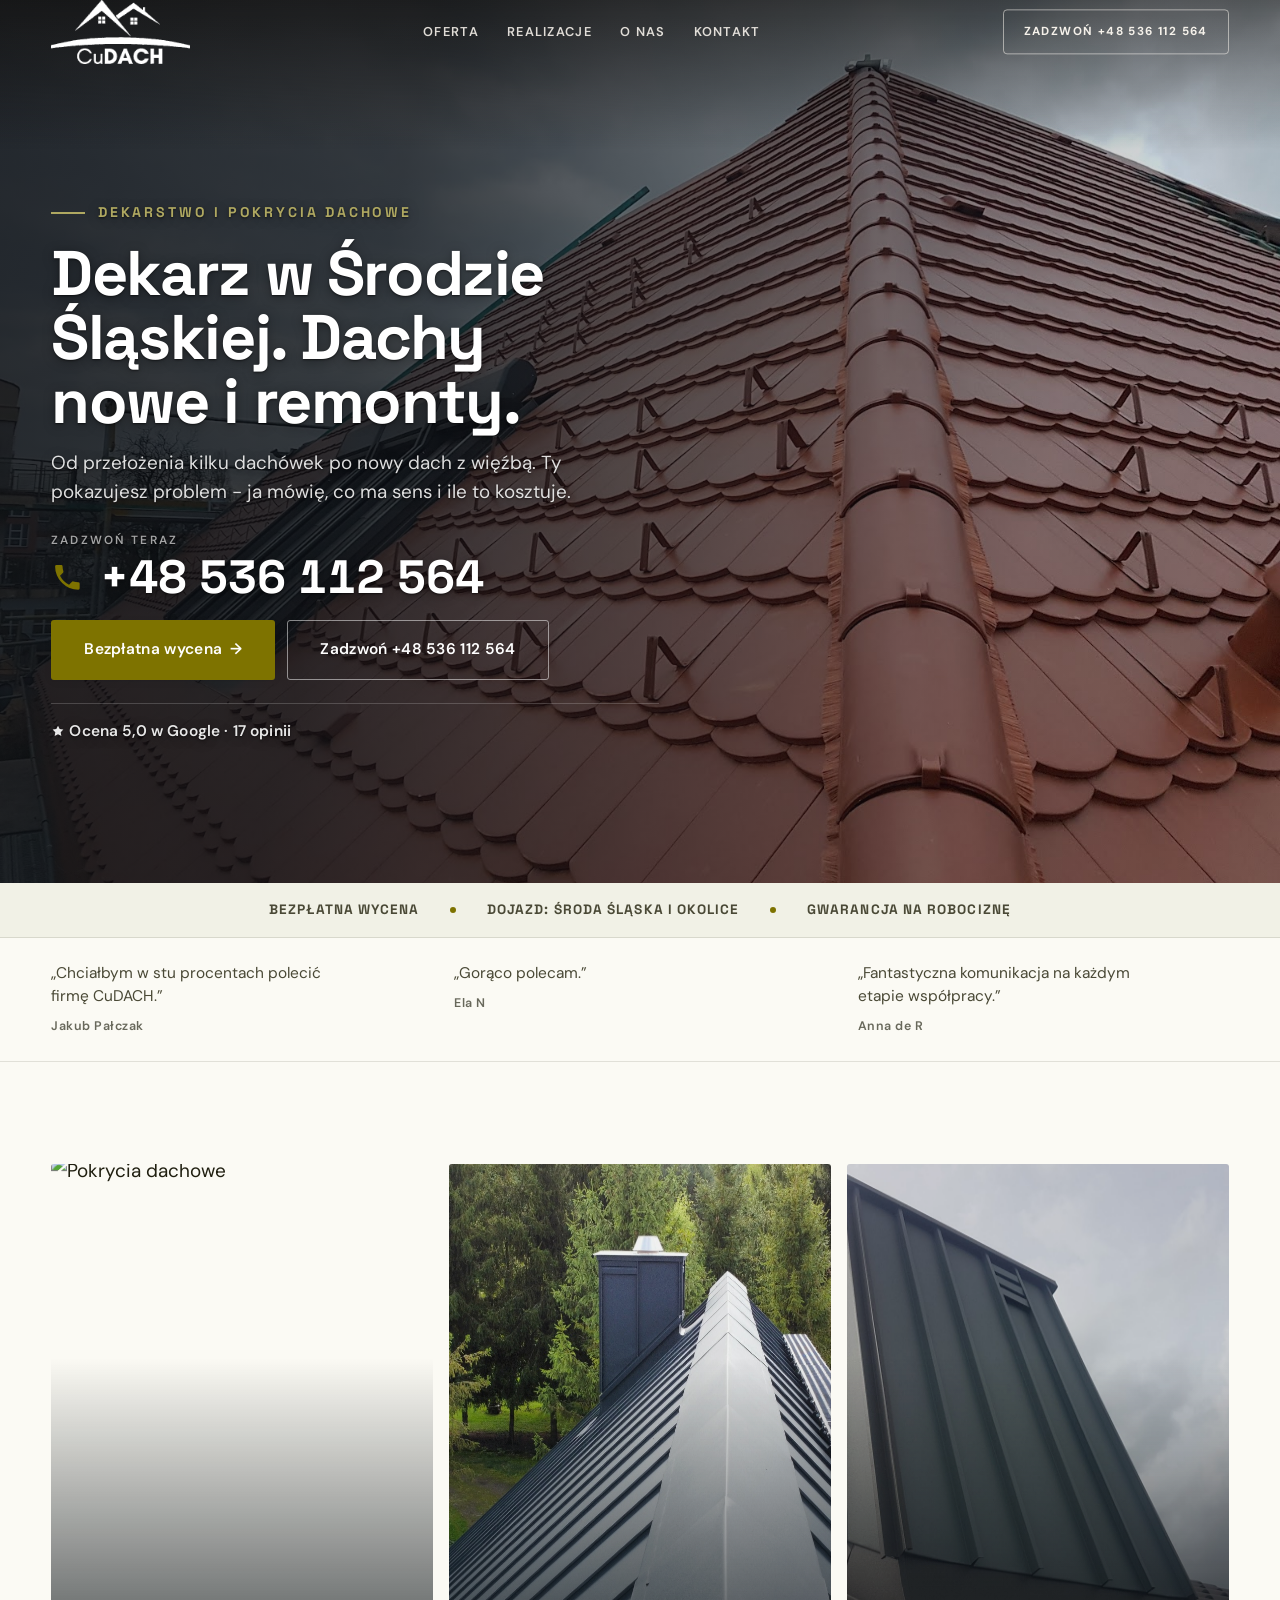
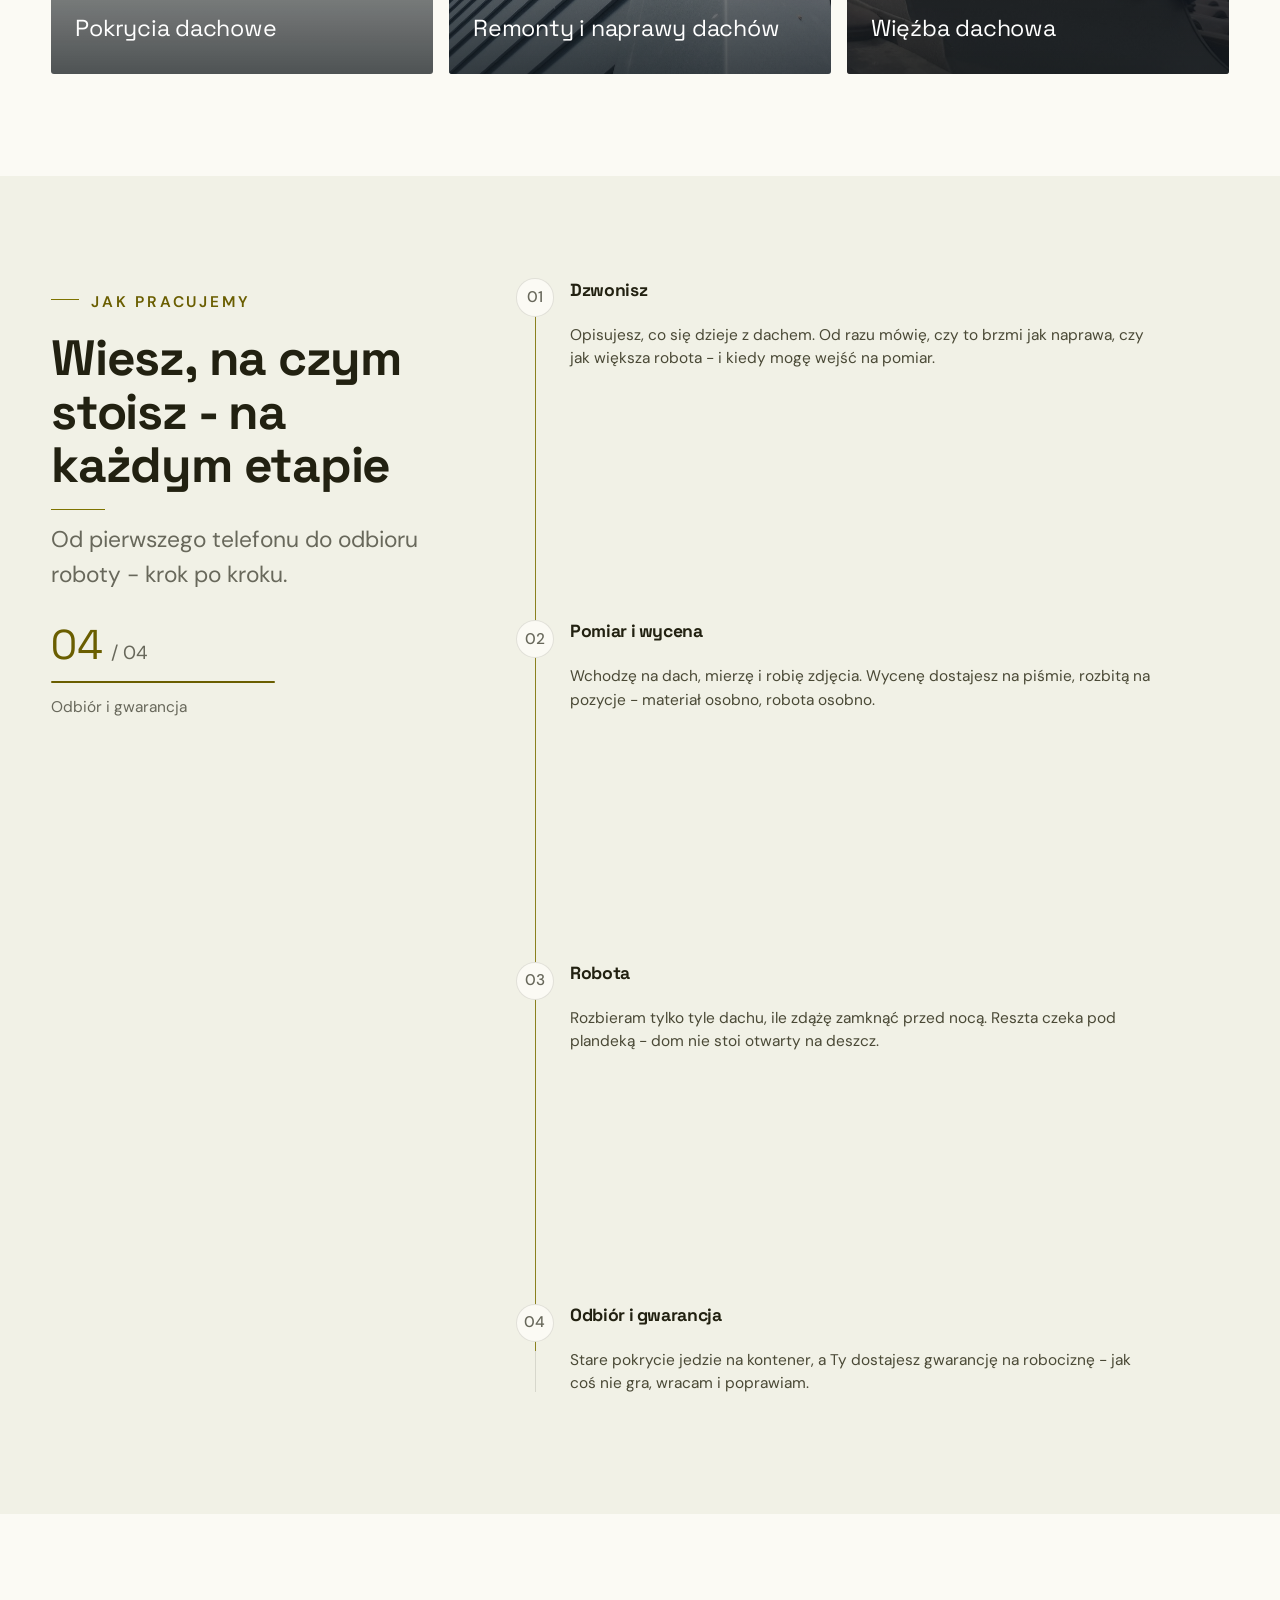
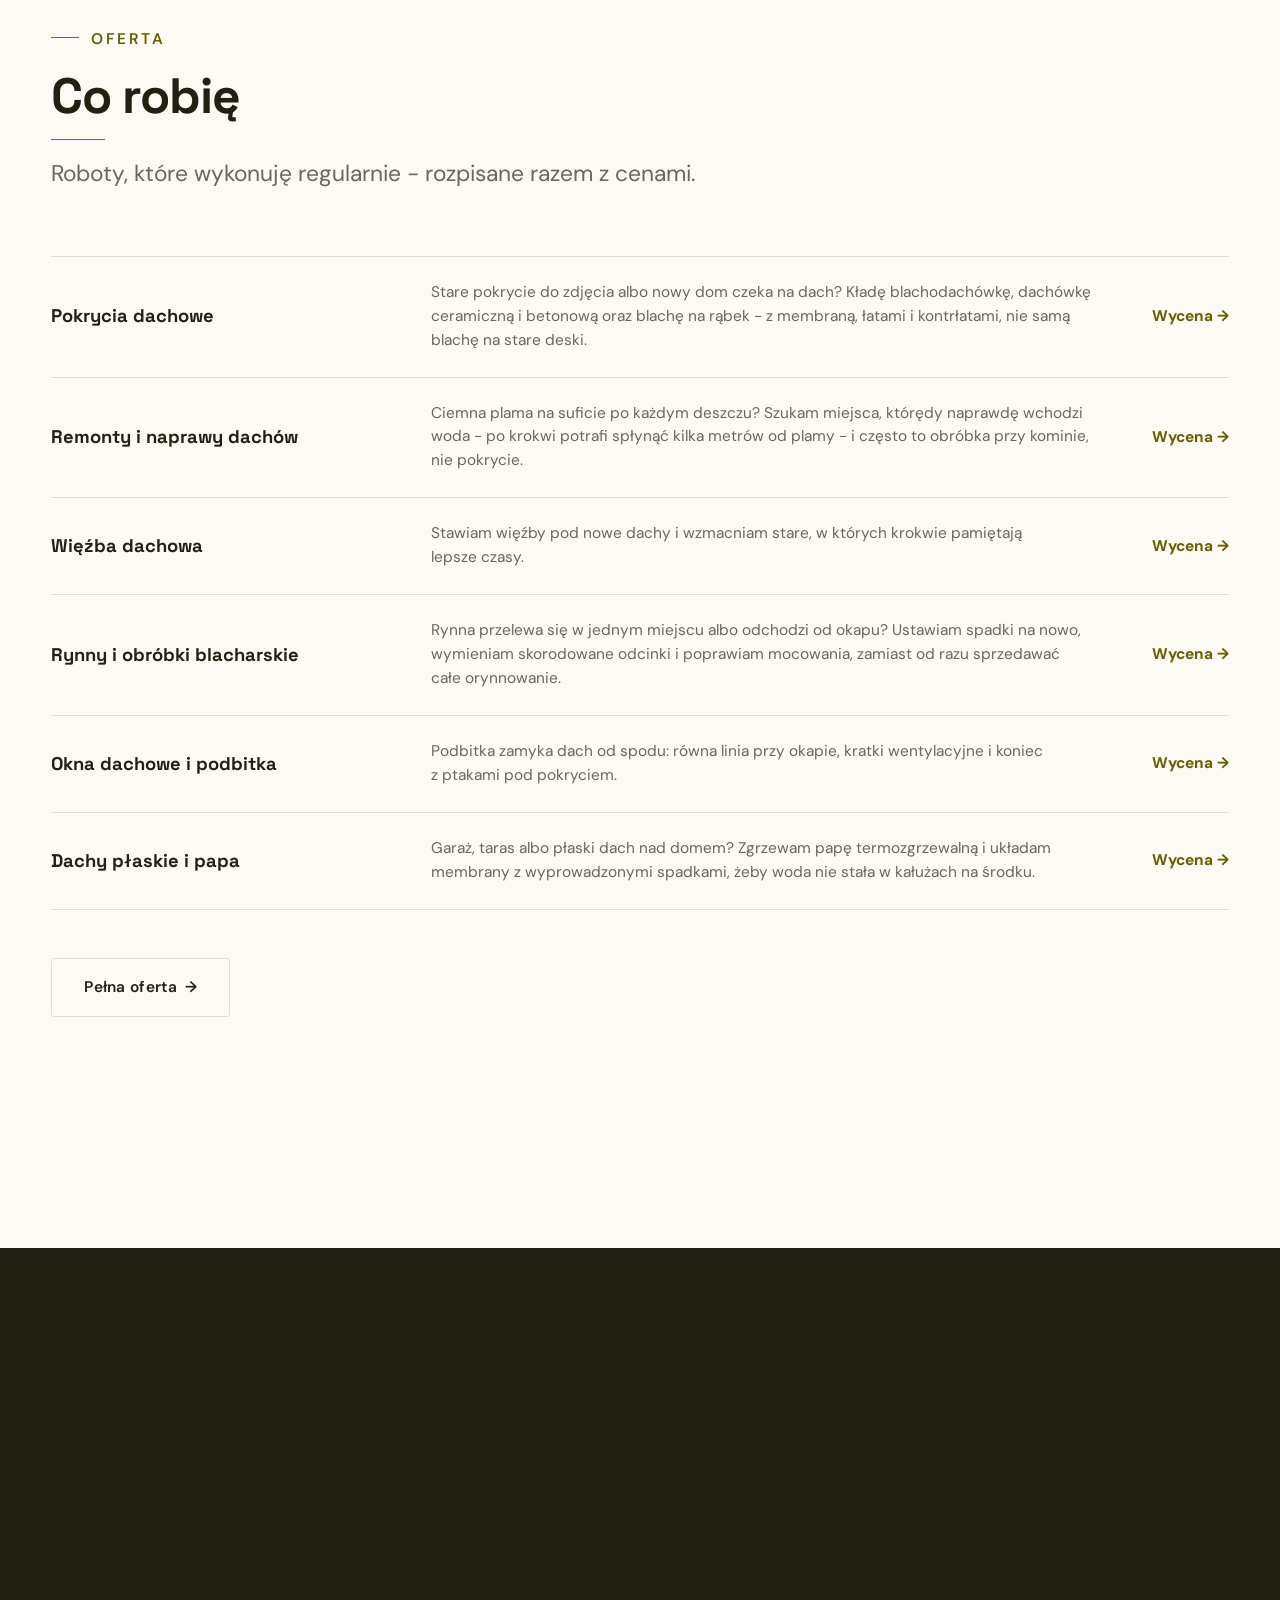
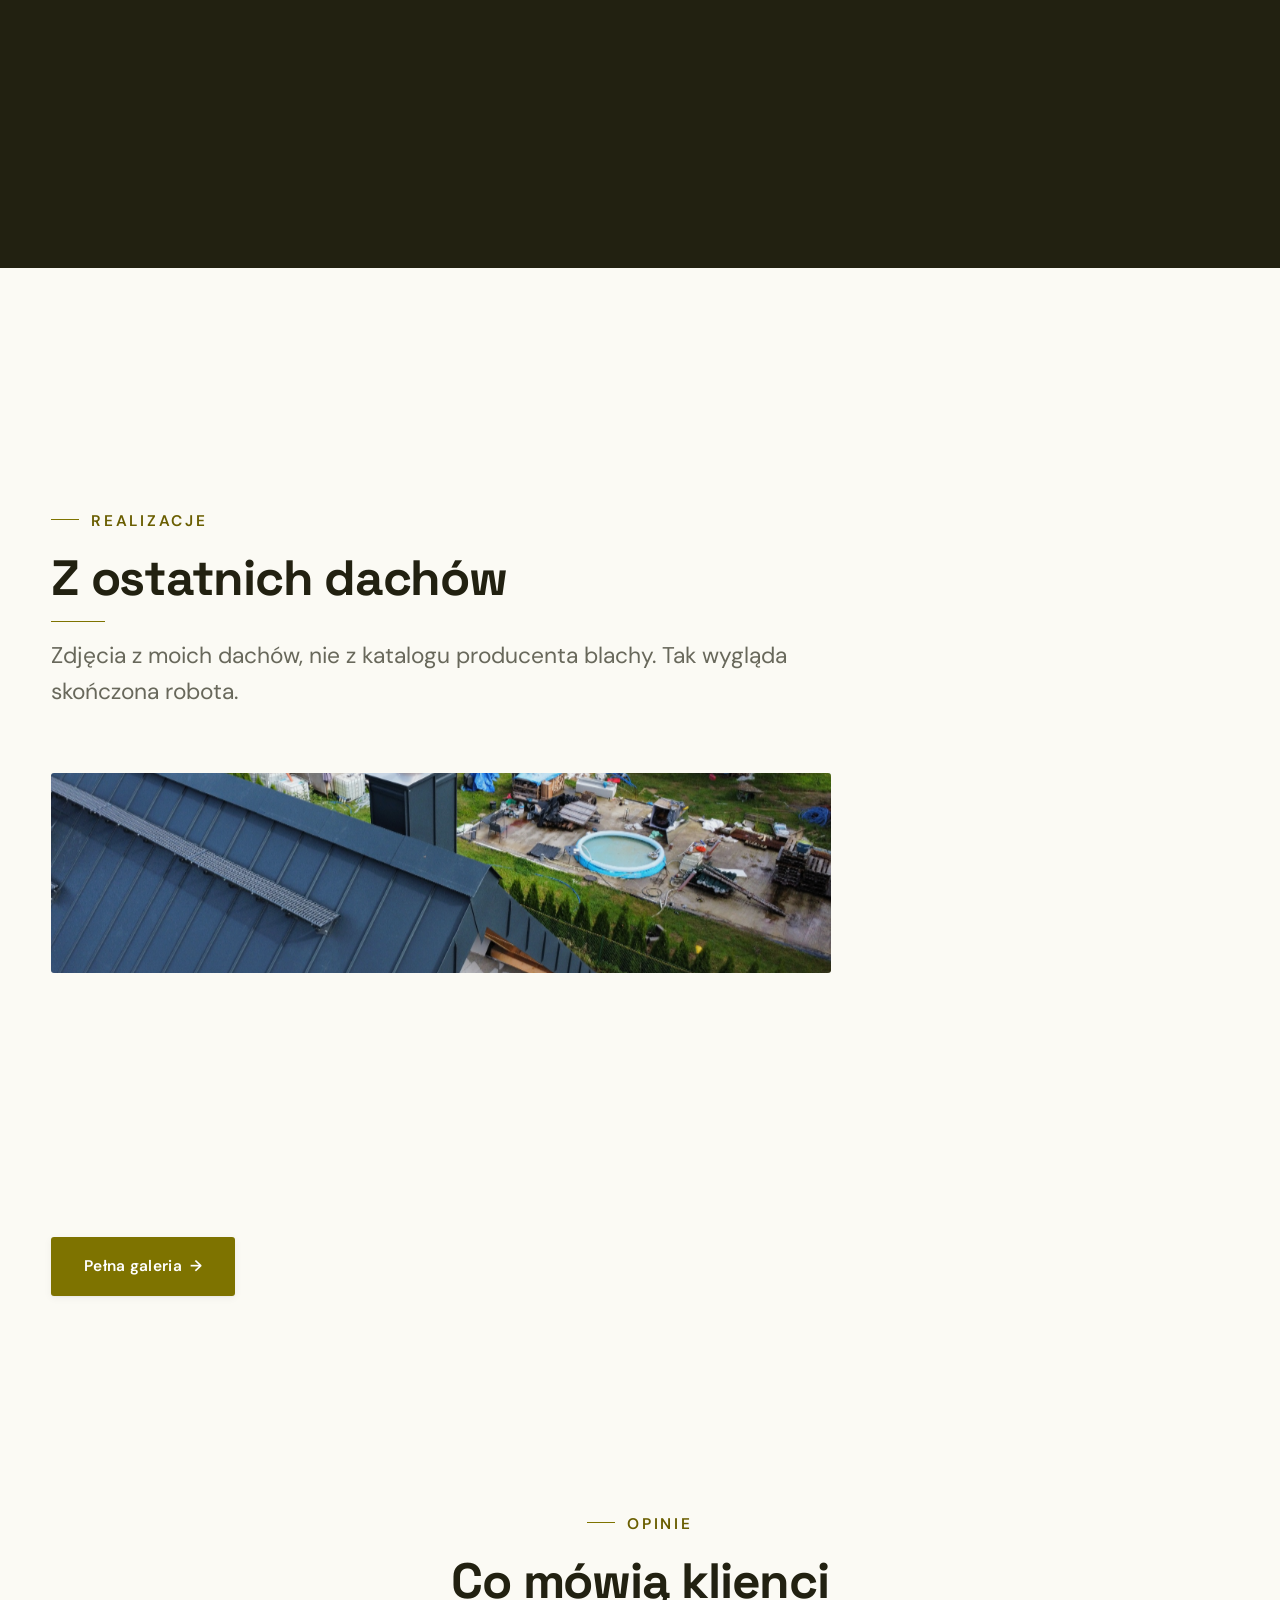
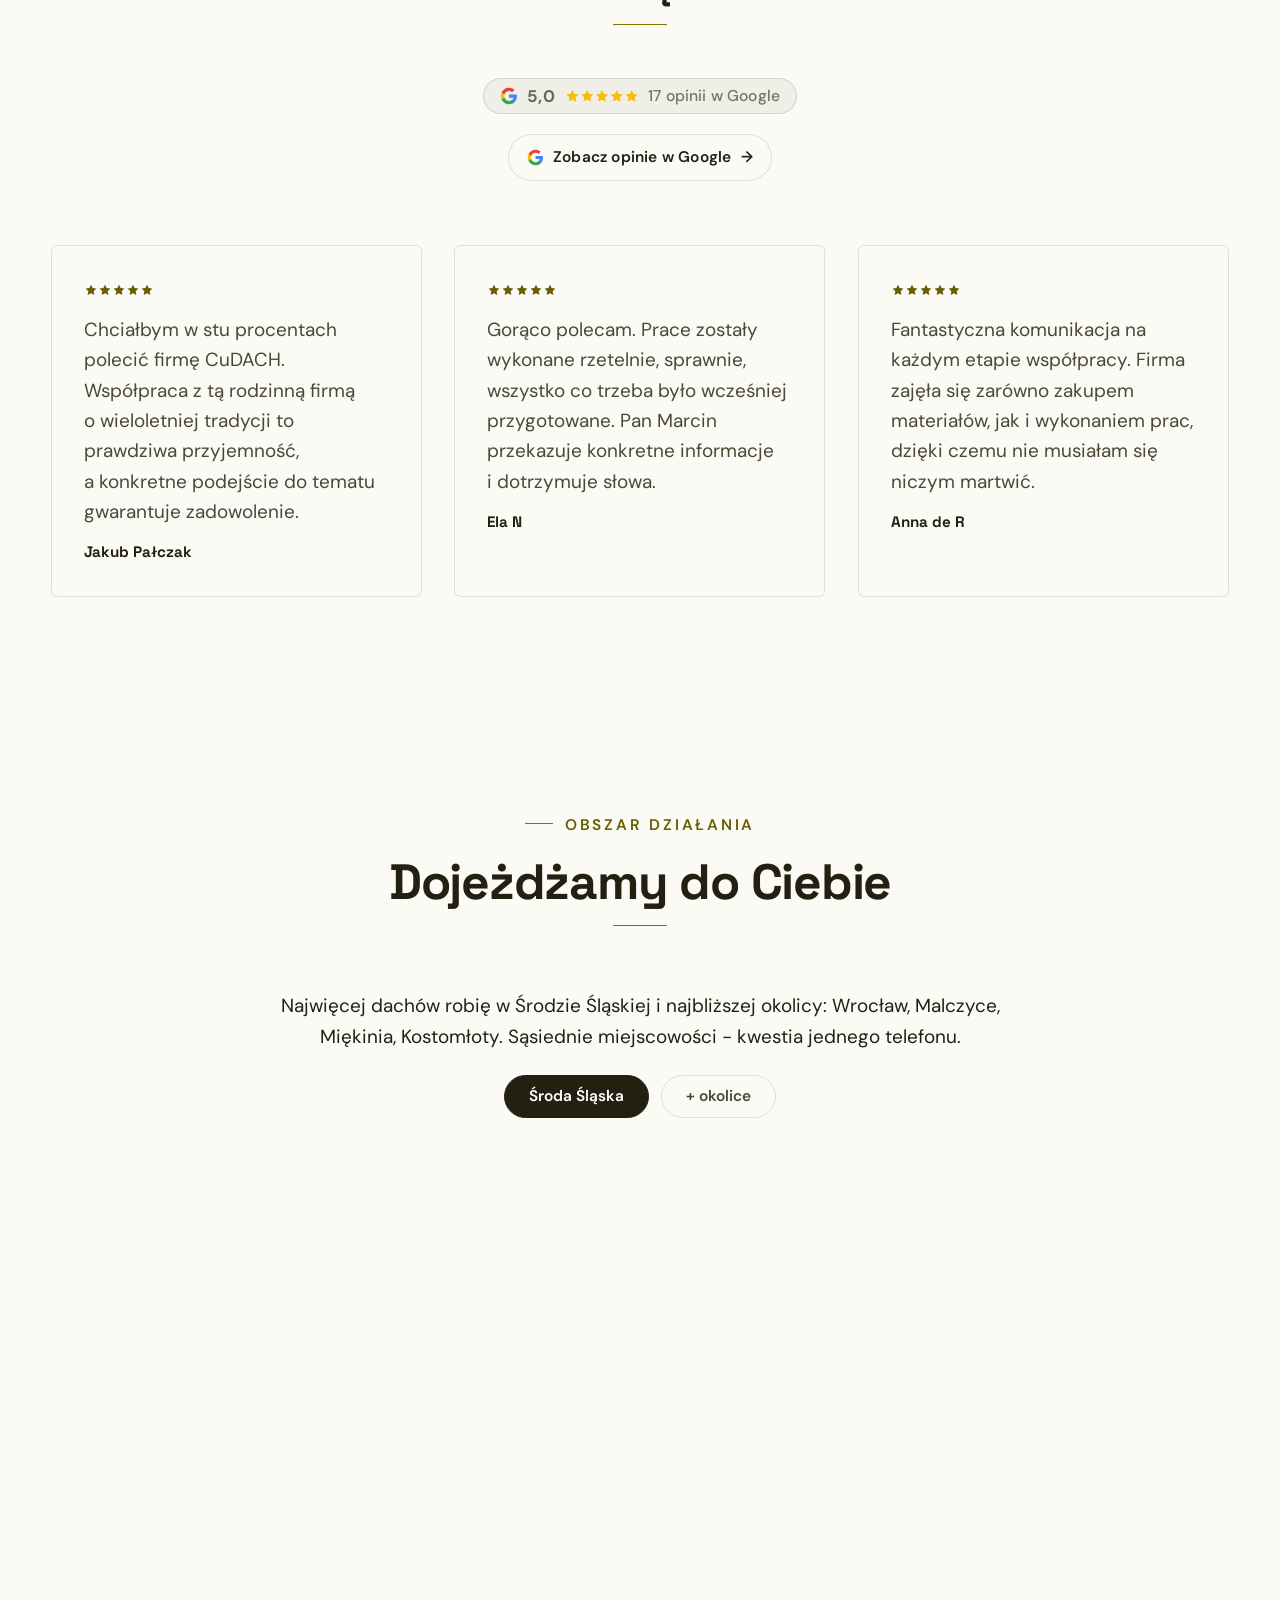
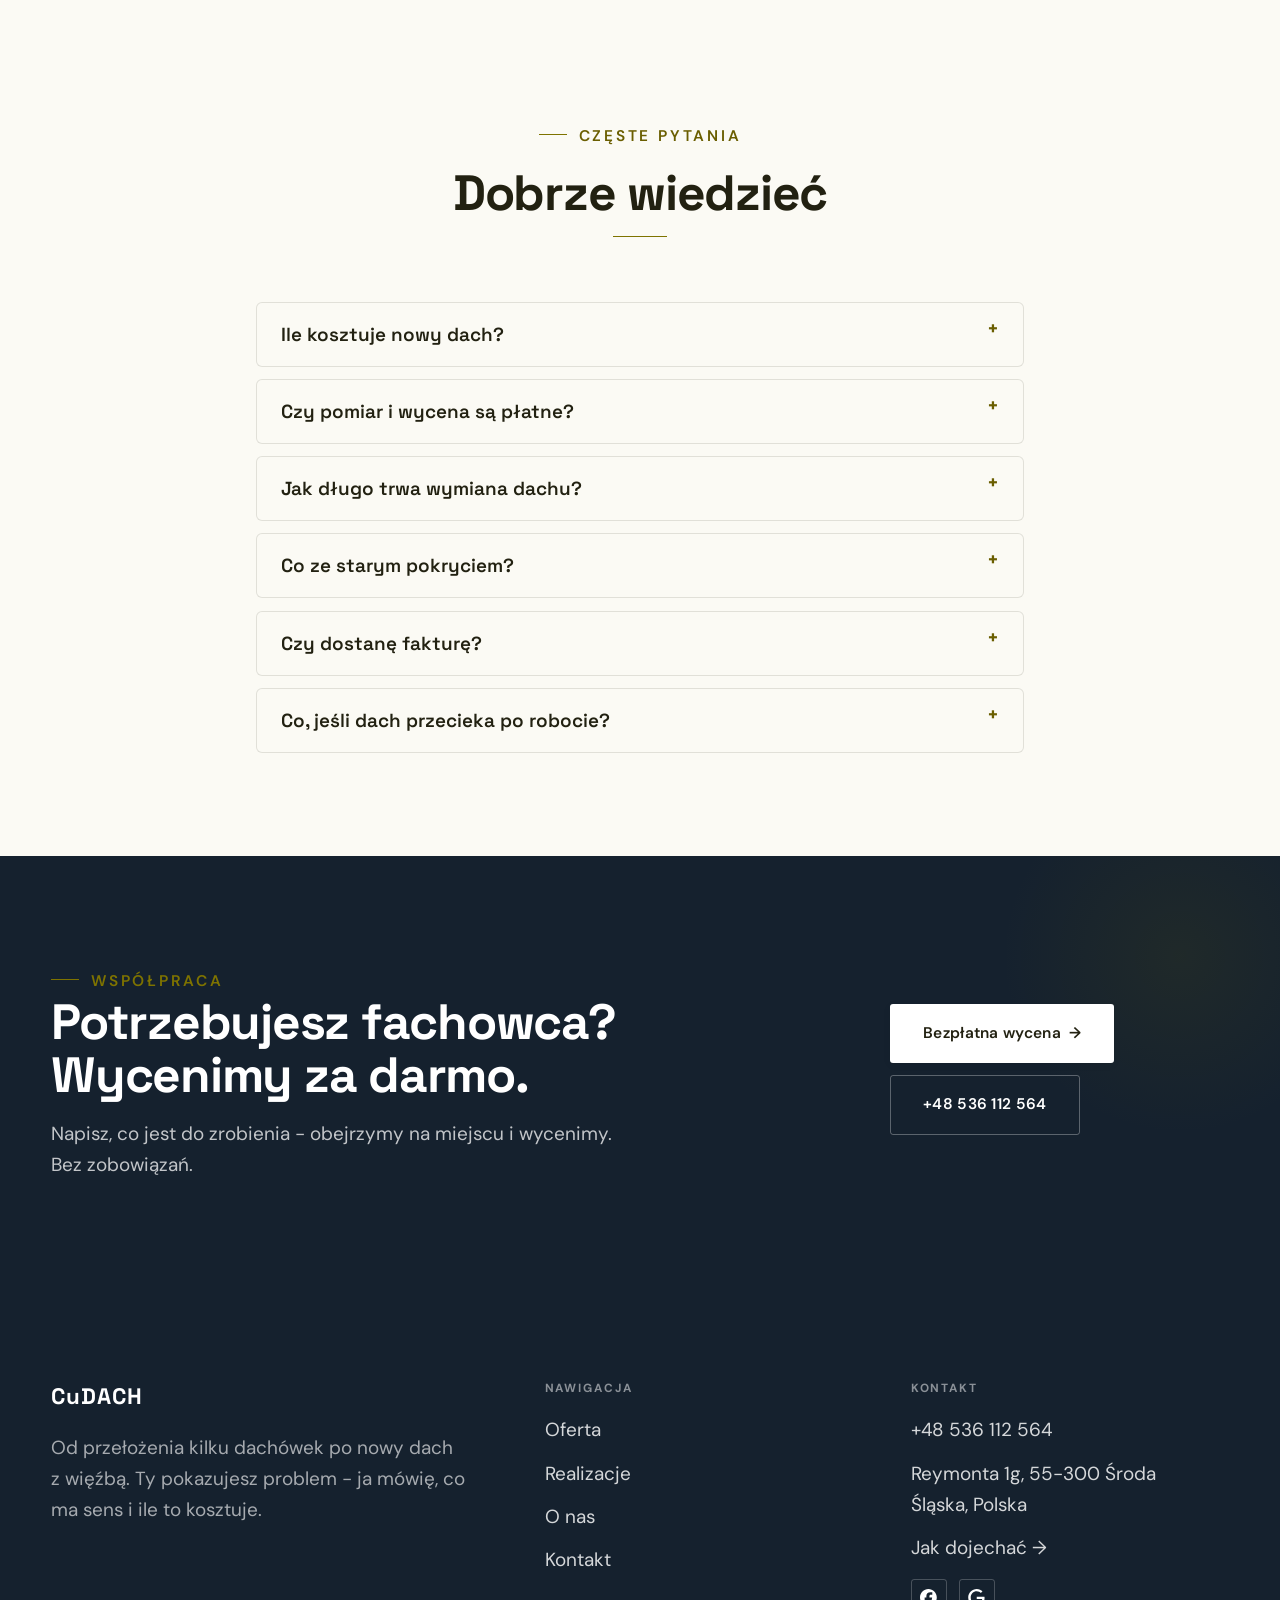
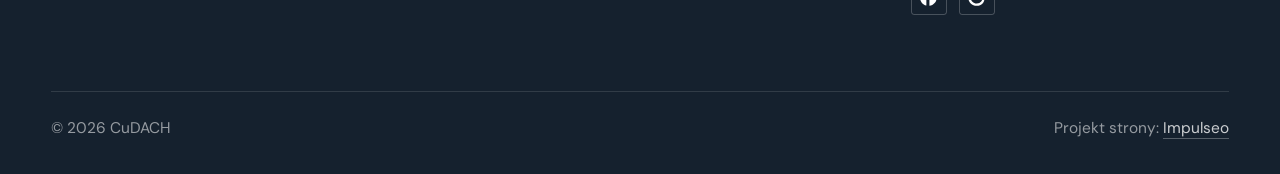
==== index.html @ 636f35f9 "Strona demo: cudach" ====
<!DOCTYPE html>
<html lang="pl">
<head>
<meta charset="UTF-8">
<meta name="viewport" content="width=device-width, initial-scale=1.0">
<title>CuDACH - dekarstwo i pokrycia dachowe</title>
<meta name="description" content="Dekarz w Środzie Śląskiej: nowe pokrycia, remonty dachów, więźba, rynny i obróbki. Bezpłatny pomiar, cena przed robotą. Zadzwoń: +48 536 112 564.">
<link rel="canonical" href="https://kris20032.github.io/cudach/">
<meta name="robots" content="noindex, nofollow">
<meta property="og:type" content="website">
<meta property="og:locale" content="pl_PL">
<meta property="og:site_name" content="CuDACH">
<meta property="og:title" content="CuDACH - dekarstwo i pokrycia dachowe">
<meta property="og:description" content="Dekarz w Środzie Śląskiej: nowe pokrycia, remonty dachów, więźba, rynny i obróbki. Bezpłatny pomiar, cena przed robotą. Zadzwoń: +48 536 112 564.">
<meta property="og:url" content="https://kris20032.github.io/cudach/">
<meta property="og:image" content="https://kris20032.github.io/cudach/img/og.jpg">
<meta property="og:image:width" content="1200">
<meta property="og:image:height" content="630">
<meta name="twitter:card" content="summary_large_image">
<script type="application/ld+json">{"@context": "https://schema.org", "@type": "RoofingContractor", "name": "CuDACH", "url": "https://kris20032.github.io/cudach/", "telephone": "+48536112564", "image": "https://kris20032.github.io/cudach/img/og.jpg", "areaServed": "Środa Śląska", "sameAs": ["https://maps.google.com/?cid=6782542345103970098&g_mp=Cidnb29nbGUubWFwcy5wbGFjZXMudjEuUGxhY2VzLlNlYXJjaFRleHQQAhgEIAA", "https://www.facebook.com/CuDACHsrodaslaska/?locale=pl_PL"]}</script>
<link rel="preconnect" href="https://fonts.googleapis.com">
<link rel="preconnect" href="https://fonts.gstatic.com" crossorigin>
<link href="https://fonts.googleapis.com/css2?family=Space+Grotesk:wght@500;600;700&family=DM+Sans:opsz,wght@9..40,400;9..40,500;9..40,600&display=swap" rel="stylesheet">
<link rel="stylesheet" href="assets/styles.css?v=f3699172">
</head>
<body>

<header class="nav">
  <div class="wrap nav-inner">
    <a class="brand brand-has-logo" href="index.html"><img class="brand-logo" src="img/logo.png" alt="CuDACH" width="720" height="332" decoding="async"></a>
    <nav class="nav-links">
      <a href="oferta.html">Oferta</a>
      <a href="realizacje.html">Realizacje</a>
      <a href="o-nas.html">O nas</a>
      <a href="kontakt.html">Kontakt</a>
      <a href="tel:+48536112564" class="btn btn-accent">Zadzwoń +48 536 112 564</a>
    </nav>
    <button class="nav-toggle" aria-label="Menu"><span></span><span></span><span></span></button>
  </div>
</header>

<main>
<section class="hero-fach">
  <img class="hf-photo" src="img/hero.jpg" fetchpriority="high" data-rotate="img/g1.jpg|img/g2.jpg" alt="CuDACH" width="2048" height="1153">
  <div class="hf-panel">
    <div class="hf-inner">
      <span class="hf-kicker">Dekarstwo i pokrycia dachowe</span>
      <h1 class="hf-title">Dekarz w Środzie Śląskiej. Dachy nowe i remonty. <em></em></h1>
      <p class="hf-lead">Od przełożenia kilku dachówek po nowy dach z więźbą. Ty pokazujesz problem - ja mówię, co ma sens i ile to kosztuje.</p>
      <a class="hf-phone" href="tel:+48536112564"><span class="hf-phone-lab">Zadzwoń teraz</span><span class="hf-phone-num"><svg class="ico-tel" width="16" height="16" viewBox="0 0 24 24" fill="none" aria-hidden="true"><path d="M6.6 10.8a15.5 15.5 0 0 0 6.6 6.6l2.2-2.2a1 1 0 0 1 1-.24 11.4 11.4 0 0 0 3.6.58 1 1 0 0 1 1 1V20a1 1 0 0 1-1 1A17 17 0 0 1 3 4a1 1 0 0 1 1-1h3.5a1 1 0 0 1 1 1c0 1.25.2 2.46.58 3.6a1 1 0 0 1-.25 1l-2.23 2.2Z" fill="currentColor"/></svg> +48 536 112 564</span></a>
      <div class="hf-actions">
        <a href="kontakt.html" class="btn btn-accent">Bezpłatna wycena <span class="arr">→</span></a>
        <a href="tel:+48536112564" class="btn btn-ghost hf-ghost">Zadzwoń +48 536 112 564</a>
      </div>
      <div class="hf-trust"><svg class="ico-star" width="14" height="14" viewBox="0 0 24 24" style="vertical-align:-2px" aria-hidden="true"><path d="M12 2.8l2.85 5.8 6.4.93-4.63 4.5 1.1 6.37L12 17.4l-5.72 3 1.1-6.37-4.63-4.5 6.4-.93L12 2.8Z" fill="currentColor"/></svg> Ocena 5,0 w Google · 17 opinii</div>
    </div>
  </div>
</section>
<section class="fach-promise">
  <div class="wrap">
    <ul class="fp-row reveal"><li>Bezpłatna wycena</li><li>Dojazd: Środa Śląska i okolice</li><li>Gwarancja na robociznę</li></ul>
  </div>
</section>
<section class="opinie-mini" aria-label="Opinie klientów">
  <div class="wrap">
    <div class="om-row">
      <div class="om-item reveal"><blockquote>„Chciałbym w stu procentach polecić firmę CuDACH.”</blockquote><span class="om-autor">Jakub Pałczak</span></div>
      <div class="om-item reveal"><blockquote>„Gorąco polecam.”</blockquote><span class="om-autor">Ela N</span></div>
      <div class="om-item reveal"><blockquote>„Fantastyczna komunikacja na każdym etapie współpracy.”</blockquote><span class="om-autor">Anna de R</span></div>
    </div>
  </div>
</section>
<section class="gateways-band">
  <div class="wrap">
    <div class="gateways">
      <a href="oferta.html" class="gateway reveal"><img src="img/g14.jpg" alt="Pokrycia dachowe" loading="lazy" width="1600" height="1067" decoding="async"><span class="g-ttl">Pokrycia dachowe</span></a>
      <a href="oferta.html" class="gateway reveal"><img src="img/g3.jpg" alt="Remonty i naprawy dachów" loading="lazy" width="2048" height="1153" decoding="async"><span class="g-ttl">Remonty i naprawy dachów</span></a>
      <a href="oferta.html" class="gateway reveal"><img src="img/g4.jpg" alt="Więźba dachowa" loading="lazy" width="1600" height="1200" decoding="async"><span class="g-ttl">Więźba dachowa</span></a>
    </div>
  </div>
</section>
<section class="proces proces-os fachowcy">
  <div class="wrap proc-grid">
    <div class="proc-side">
      <div class="head reveal">
        <span class="eyebrow">Jak pracujemy</span>
        <h2>Wiesz, na czym stoisz - na każdym etapie</h2>
        <p>Od pierwszego telefonu do odbioru roboty - krok po kroku.</p>
      </div>
      <div class="proc-count" aria-hidden="true"><span class="pc-cur">01</span><span class="pc-all">/ 04</span></div>
      <div class="proc-bar" aria-hidden="true"><i></i></div>
      <p class="proc-now" aria-hidden="true">Dzwonisz</p>
    </div>
    <ol class="proces-line">
      <li class="reveal"><span class="pno">01</span><h3>Dzwonisz</h3><p>Opisujesz, co się dzieje z dachem. Od razu mówię, czy to brzmi jak naprawa, czy jak większa robota - i kiedy mogę wejść na pomiar.</p></li>
      <li class="reveal"><span class="pno">02</span><h3>Pomiar i wycena</h3><p>Wchodzę na dach, mierzę i robię zdjęcia. Wycenę dostajesz na piśmie, rozbitą na pozycje - materiał osobno, robota osobno.</p></li>
      <li class="reveal"><span class="pno">03</span><h3>Robota</h3><p>Rozbieram tylko tyle dachu, ile zdążę zamknąć przed nocą. Reszta czeka pod plandeką - dom nie stoi otwarty na deszcz.</p></li>
      <li class="reveal"><span class="pno">04</span><h3>Odbiór i gwarancja</h3><p>Stare pokrycie jedzie na kontener, a Ty dostajesz gwarancję na robociznę - jak coś nie gra, wracam i poprawiam.</p></li>
    </ol>
  </div>
</section>
<section class="fach-uslugi">
  <div class="wrap">
    <div class="head reveal">
      <span class="eyebrow">Oferta</span>
      <h2>Co robię</h2>
      <p>Roboty, które wykonuję regularnie - rozpisane razem z cenami.</p>
    </div>
    <ul class="fu-list">
      <li class="fu-row reveal"><div class="fu-name">Pokrycia dachowe</div><div class="fu-desc">Stare pokrycie do zdjęcia albo nowy dom czeka na dach? Kładę blachodachówkę, dachówkę ceramiczną i betonową oraz blachę na rąbek - z membraną, łatami i kontrłatami, nie samą blachę na stare deski.</div><a class="fu-cta" href="kontakt.html">Wycena <span class="arr">→</span></a></li>
      <li class="fu-row reveal"><div class="fu-name">Remonty i naprawy dachów</div><div class="fu-desc">Ciemna plama na suficie po każdym deszczu? Szukam miejsca, którędy naprawdę wchodzi woda - po krokwi potrafi spłynąć kilka metrów od plamy - i często to obróbka przy kominie, nie pokrycie.</div><a class="fu-cta" href="kontakt.html">Wycena <span class="arr">→</span></a></li>
      <li class="fu-row reveal"><div class="fu-name">Więźba dachowa</div><div class="fu-desc">Stawiam więźby pod nowe dachy i wzmacniam stare, w których krokwie pamiętają lepsze czasy.</div><a class="fu-cta" href="kontakt.html">Wycena <span class="arr">→</span></a></li>
      <li class="fu-row reveal"><div class="fu-name">Rynny i obróbki blacharskie</div><div class="fu-desc">Rynna przelewa się w jednym miejscu albo odchodzi od okapu? Ustawiam spadki na nowo, wymieniam skorodowane odcinki i poprawiam mocowania, zamiast od razu sprzedawać całe orynnowanie.</div><a class="fu-cta" href="kontakt.html">Wycena <span class="arr">→</span></a></li>
      <li class="fu-row reveal"><div class="fu-name">Okna dachowe i podbitka</div><div class="fu-desc">Podbitka zamyka dach od spodu: równa linia przy okapie, kratki wentylacyjne i koniec z ptakami pod pokryciem.</div><a class="fu-cta" href="kontakt.html">Wycena <span class="arr">→</span></a></li>
      <li class="fu-row reveal"><div class="fu-name">Dachy płaskie i papa</div><div class="fu-desc">Garaż, taras albo płaski dach nad domem? Zgrzewam papę termozgrzewalną i układam membrany z wyprowadzonymi spadkami, żeby woda nie stała w kałużach na środku.</div><a class="fu-cta" href="kontakt.html">Wycena <span class="arr">→</span></a></li>
    </ul>
    <div style="margin-top:var(--space-7)" class="reveal"><a href="oferta.html" class="btn btn-ghost">Pełna oferta <span class="arr">→</span></a></div>
  </div>
</section>
<section class="stopklatka" aria-hidden="true">
  <div class="stk-bg" style="background-image:url(img/g5.jpg)"></div>
</section>
<section>
  <div class="wrap">
    <div class="head reveal">
      <span class="eyebrow">Realizacje</span>
      <h2>Z ostatnich dachów</h2>
      <p>Zdjęcia z moich dachów, nie z katalogu producenta blachy. Tak wygląda skończona robota.</p>
    </div>
    <div class="gallery">
      <div class="tile t-two3 reveal"><img src="img/g6.jpg" alt="CuDACH" loading="lazy" width="2048" height="1153" decoding="async"></div>
      <div class="tile t-third reveal"><img src="img/g7.jpg" alt="CuDACH" loading="lazy" width="1600" height="900" decoding="async"></div>
      <div class="tile t-third reveal"><img src="img/g8.jpg" alt="CuDACH" loading="lazy" width="1600" height="1200" decoding="async"></div>
      <div class="tile t-third reveal"><img src="img/g9.jpg" alt="CuDACH" loading="lazy" width="2048" height="1152" decoding="async"></div>
      <div class="tile t-third reveal"><img src="img/g10.jpg" alt="CuDACH" loading="lazy" width="1600" height="720" decoding="async"></div>
    </div>
    <div style="margin-top:var(--space-7)" class="reveal"><a href="realizacje.html" class="btn btn-accent">Pełna galeria <span class="arr">→</span></a></div>
  </div>
</section>
<section class="opinie">
  <div class="wrap">
    <div class="head center reveal">
      <span class="eyebrow">Opinie</span>
      <h2>Co mówią klienci</h2>
    </div>
    <p class="op-meta reveal"><span class="g-badge"><svg class="gb-ico" viewBox="0 0 24 24" width="18" height="18" aria-hidden="true"><path fill="#4285F4" d="M22.56 12.25c0-.78-.07-1.53-.2-2.25H12v4.26h5.92c-.26 1.37-1.04 2.53-2.21 3.31v2.77h3.57c2.08-1.92 3.28-4.74 3.28-8.09z"/><path fill="#34A853" d="M12 23c2.97 0 5.46-.98 7.28-2.66l-3.57-2.77c-.98.66-2.23 1.06-3.71 1.06-2.86 0-5.29-1.93-6.16-4.53H2.18v2.84C3.99 20.53 7.7 23 12 23z"/><path fill="#FBBC05" d="M5.84 14.09c-.22-.66-.35-1.36-.35-2.09s.13-1.43.35-2.09V7.07H2.18C1.43 8.55 1 10.22 1 12s.43 3.45 1.18 4.93l2.85-2.22.81-.62z"/><path fill="#EA4335" d="M12 5.38c1.62 0 3.06.56 4.21 1.64l3.15-3.15C17.45 2.09 14.97 1 12 1 7.7 1 3.99 3.47 2.18 7.07l3.66 2.84c.87-2.6 3.3-4.53 6.16-4.53z"/></svg><b class="gb-ocena">5,0</b><svg class="gb-stars" viewBox="0 0 90 18" width="74" height="14.8" aria-hidden="true"><g fill="currentColor" opacity=".26"><path transform="translate(0,0)" d="M9 1.6l2.2 4.46 4.92.72-3.56 3.47.84 4.9L9 12.74l-4.4 2.31.84-4.9L1.88 6.68l4.92-.72L9 1.6Z"/><path transform="translate(18,0)" d="M9 1.6l2.2 4.46 4.92.72-3.56 3.47.84 4.9L9 12.74l-4.4 2.31.84-4.9L1.88 6.68l4.92-.72L9 1.6Z"/><path transform="translate(36,0)" d="M9 1.6l2.2 4.46 4.92.72-3.56 3.47.84 4.9L9 12.74l-4.4 2.31.84-4.9L1.88 6.68l4.92-.72L9 1.6Z"/><path transform="translate(54,0)" d="M9 1.6l2.2 4.46 4.92.72-3.56 3.47.84 4.9L9 12.74l-4.4 2.31.84-4.9L1.88 6.68l4.92-.72L9 1.6Z"/><path transform="translate(72,0)" d="M9 1.6l2.2 4.46 4.92.72-3.56 3.47.84 4.9L9 12.74l-4.4 2.31.84-4.9L1.88 6.68l4.92-.72L9 1.6Z"/></g><clipPath id="gs1000"><rect x="0" y="0" width="90.0" height="18"/></clipPath><g fill="#FBBC04" clip-path="url(#gs1000)"><path transform="translate(0,0)" d="M9 1.6l2.2 4.46 4.92.72-3.56 3.47.84 4.9L9 12.74l-4.4 2.31.84-4.9L1.88 6.68l4.92-.72L9 1.6Z"/><path transform="translate(18,0)" d="M9 1.6l2.2 4.46 4.92.72-3.56 3.47.84 4.9L9 12.74l-4.4 2.31.84-4.9L1.88 6.68l4.92-.72L9 1.6Z"/><path transform="translate(36,0)" d="M9 1.6l2.2 4.46 4.92.72-3.56 3.47.84 4.9L9 12.74l-4.4 2.31.84-4.9L1.88 6.68l4.92-.72L9 1.6Z"/><path transform="translate(54,0)" d="M9 1.6l2.2 4.46 4.92.72-3.56 3.47.84 4.9L9 12.74l-4.4 2.31.84-4.9L1.88 6.68l4.92-.72L9 1.6Z"/><path transform="translate(72,0)" d="M9 1.6l2.2 4.46 4.92.72-3.56 3.47.84 4.9L9 12.74l-4.4 2.31.84-4.9L1.88 6.68l4.92-.72L9 1.6Z"/></g></svg><span class="gb-txt">17 opinii w Google</span></span></p>
    <p class="op-meta reveal"><a class="op-google" href="https://maps.google.com/?cid=6782542345103970098&amp;g_mp=Cidnb29nbGUubWFwcy5wbGFjZXMudjEuUGxhY2VzLlNlYXJjaFRleHQQAhgEIAA" target="_blank" rel="noopener"><svg class="op-g-ico" viewBox="0 0 24 24" width="17" height="17" aria-hidden="true"><path fill="#4285F4" d="M22.56 12.25c0-.78-.07-1.53-.2-2.25H12v4.26h5.92c-.26 1.37-1.04 2.53-2.21 3.31v2.77h3.57c2.08-1.92 3.28-4.74 3.28-8.09z"/><path fill="#34A853" d="M12 23c2.97 0 5.46-.98 7.28-2.66l-3.57-2.77c-.98.66-2.23 1.06-3.71 1.06-2.86 0-5.29-1.93-6.16-4.53H2.18v2.84C3.99 20.53 7.7 23 12 23z"/><path fill="#FBBC05" d="M5.84 14.09c-.22-.66-.35-1.36-.35-2.09s.13-1.43.35-2.09V7.07H2.18C1.43 8.55 1 10.22 1 12s.43 3.45 1.18 4.93l2.85-2.22.81-.62z"/><path fill="#EA4335" d="M12 5.38c1.62 0 3.06.56 4.21 1.64l3.15-3.15C17.45 2.09 14.97 1 12 1 7.7 1 3.99 3.47 2.18 7.07l3.66 2.84c.87-2.6 3.3-4.53 6.16-4.53z"/></svg><span>Zobacz opinie w Google</span><span class="arr">→</span></a></p>
    <div class="opinie-grid">
      <figure class="op-card reveal"><span class="op-star"><svg class="ico-star" width="14" height="14" viewBox="0 0 24 24" style="vertical-align:-2px" aria-hidden="true"><path d="M12 2.8l2.85 5.8 6.4.93-4.63 4.5 1.1 6.37L12 17.4l-5.72 3 1.1-6.37-4.63-4.5 6.4-.93L12 2.8Z" fill="currentColor"/></svg><svg class="ico-star" width="14" height="14" viewBox="0 0 24 24" style="vertical-align:-2px" aria-hidden="true"><path d="M12 2.8l2.85 5.8 6.4.93-4.63 4.5 1.1 6.37L12 17.4l-5.72 3 1.1-6.37-4.63-4.5 6.4-.93L12 2.8Z" fill="currentColor"/></svg><svg class="ico-star" width="14" height="14" viewBox="0 0 24 24" style="vertical-align:-2px" aria-hidden="true"><path d="M12 2.8l2.85 5.8 6.4.93-4.63 4.5 1.1 6.37L12 17.4l-5.72 3 1.1-6.37-4.63-4.5 6.4-.93L12 2.8Z" fill="currentColor"/></svg><svg class="ico-star" width="14" height="14" viewBox="0 0 24 24" style="vertical-align:-2px" aria-hidden="true"><path d="M12 2.8l2.85 5.8 6.4.93-4.63 4.5 1.1 6.37L12 17.4l-5.72 3 1.1-6.37-4.63-4.5 6.4-.93L12 2.8Z" fill="currentColor"/></svg><svg class="ico-star" width="14" height="14" viewBox="0 0 24 24" style="vertical-align:-2px" aria-hidden="true"><path d="M12 2.8l2.85 5.8 6.4.93-4.63 4.5 1.1 6.37L12 17.4l-5.72 3 1.1-6.37-4.63-4.5 6.4-.93L12 2.8Z" fill="currentColor"/></svg></span><blockquote>Chciałbym w stu procentach polecić firmę CuDACH. Współpraca z tą rodzinną firmą o wieloletniej tradycji to prawdziwa przyjemność, a konkretne podejście do tematu gwarantuje zadowolenie.</blockquote><span class="op-autor">Jakub Pałczak</span></figure>
      <figure class="op-card reveal"><span class="op-star"><svg class="ico-star" width="14" height="14" viewBox="0 0 24 24" style="vertical-align:-2px" aria-hidden="true"><path d="M12 2.8l2.85 5.8 6.4.93-4.63 4.5 1.1 6.37L12 17.4l-5.72 3 1.1-6.37-4.63-4.5 6.4-.93L12 2.8Z" fill="currentColor"/></svg><svg class="ico-star" width="14" height="14" viewBox="0 0 24 24" style="vertical-align:-2px" aria-hidden="true"><path d="M12 2.8l2.85 5.8 6.4.93-4.63 4.5 1.1 6.37L12 17.4l-5.72 3 1.1-6.37-4.63-4.5 6.4-.93L12 2.8Z" fill="currentColor"/></svg><svg class="ico-star" width="14" height="14" viewBox="0 0 24 24" style="vertical-align:-2px" aria-hidden="true"><path d="M12 2.8l2.85 5.8 6.4.93-4.63 4.5 1.1 6.37L12 17.4l-5.72 3 1.1-6.37-4.63-4.5 6.4-.93L12 2.8Z" fill="currentColor"/></svg><svg class="ico-star" width="14" height="14" viewBox="0 0 24 24" style="vertical-align:-2px" aria-hidden="true"><path d="M12 2.8l2.85 5.8 6.4.93-4.63 4.5 1.1 6.37L12 17.4l-5.72 3 1.1-6.37-4.63-4.5 6.4-.93L12 2.8Z" fill="currentColor"/></svg><svg class="ico-star" width="14" height="14" viewBox="0 0 24 24" style="vertical-align:-2px" aria-hidden="true"><path d="M12 2.8l2.85 5.8 6.4.93-4.63 4.5 1.1 6.37L12 17.4l-5.72 3 1.1-6.37-4.63-4.5 6.4-.93L12 2.8Z" fill="currentColor"/></svg></span><blockquote>Gorąco polecam. Prace zostały wykonane rzetelnie, sprawnie, wszystko co trzeba było wcześniej przygotowane. Pan Marcin przekazuje konkretne informacje i dotrzymuje słowa.</blockquote><span class="op-autor">Ela N</span></figure>
      <figure class="op-card reveal"><span class="op-star"><svg class="ico-star" width="14" height="14" viewBox="0 0 24 24" style="vertical-align:-2px" aria-hidden="true"><path d="M12 2.8l2.85 5.8 6.4.93-4.63 4.5 1.1 6.37L12 17.4l-5.72 3 1.1-6.37-4.63-4.5 6.4-.93L12 2.8Z" fill="currentColor"/></svg><svg class="ico-star" width="14" height="14" viewBox="0 0 24 24" style="vertical-align:-2px" aria-hidden="true"><path d="M12 2.8l2.85 5.8 6.4.93-4.63 4.5 1.1 6.37L12 17.4l-5.72 3 1.1-6.37-4.63-4.5 6.4-.93L12 2.8Z" fill="currentColor"/></svg><svg class="ico-star" width="14" height="14" viewBox="0 0 24 24" style="vertical-align:-2px" aria-hidden="true"><path d="M12 2.8l2.85 5.8 6.4.93-4.63 4.5 1.1 6.37L12 17.4l-5.72 3 1.1-6.37-4.63-4.5 6.4-.93L12 2.8Z" fill="currentColor"/></svg><svg class="ico-star" width="14" height="14" viewBox="0 0 24 24" style="vertical-align:-2px" aria-hidden="true"><path d="M12 2.8l2.85 5.8 6.4.93-4.63 4.5 1.1 6.37L12 17.4l-5.72 3 1.1-6.37-4.63-4.5 6.4-.93L12 2.8Z" fill="currentColor"/></svg><svg class="ico-star" width="14" height="14" viewBox="0 0 24 24" style="vertical-align:-2px" aria-hidden="true"><path d="M12 2.8l2.85 5.8 6.4.93-4.63 4.5 1.1 6.37L12 17.4l-5.72 3 1.1-6.37-4.63-4.5 6.4-.93L12 2.8Z" fill="currentColor"/></svg></span><blockquote>Fantastyczna komunikacja na każdym etapie współpracy. Firma zajęła się zarówno zakupem materiałów, jak i wykonaniem prac, dzięki czemu nie musiałam się niczym martwić.</blockquote><span class="op-autor">Anna de R</span></figure>
    </div>
  </div>
</section>
<section class="obszar">
  <div class="wrap">
    <div class="head center reveal">
      <span class="eyebrow">Obszar działania</span>
      <h2>Dojeżdżamy do Ciebie</h2>
    </div>
    <p class="obszar-txt reveal" style="text-align:center;max-width:60ch;margin:0 auto 1.4rem">Najwięcej dachów robię w Środzie Śląskiej i najbliższej okolicy: Wrocław, Malczyce, Miękinia, Kostomłoty. Sąsiednie miejscowości - kwestia jednego telefonu.</p>
    <ul class="obszar-list reveal"><li class="is-home">Środa Śląska</li><li>+ okolice</li></ul>
    <div class="obszar-mapa reveal" style="margin-top:var(--space-7)">
      <iframe title="Obszar działania - Środa Śląska i okolice" src="https://maps.google.com/maps?q=CuDACH%20%C5%9Aroda%20%C5%9Al%C4%85ska&amp;z=11&amp;output=embed" loading="lazy" referrerpolicy="no-referrer-when-downgrade" style="width:100%;height:clamp(280px,38vh,420px);border:0;display:block;border-radius:var(--r-md)"></iframe>
    </div>
  </div>
</section>
<section class="faq-klinika">
  <div class="wrap">
    <div class="head center reveal">
      <span class="eyebrow">Częste pytania</span>
      <h2>Dobrze wiedzieć</h2>
    </div>
    <div class="faq-list">
      <details class="faq-item reveal"><summary>Ile kosztuje nowy dach?</summary><p>Najwięcej robi pokrycie i skomplikowanie bryły - dwa kominy i trzy lukarny to inna robota niż prosta dwuspadówka. Dlatego wyceniam dopiero po wejściu na dach, za to na piśmie.</p></details>
      <details class="faq-item reveal"><summary>Czy pomiar i wycena są płatne?</summary><p>Nie. Pomiar i wycena w Środzie Śląskiej i najbliższej okolicy są bezpłatne i do niczego nie zobowiązują.</p></details>
      <details class="faq-item reveal"><summary>Jak długo trwa wymiana dachu?</summary><p>Typowy dom to zwykle tydzień, dwa - zależnie od pokrycia i pogody. Termin i czas roboty znasz przed startem, a o przesunięciu przez pogodę mówię od razu, nie po fakcie.</p></details>
      <details class="faq-item reveal"><summary>Co ze starym pokryciem?</summary><p>Rozbiórka i wywóz są w wycenie, chyba że umówimy się inaczej. Stary eternit oddaję firmie z uprawnieniami do azbestu - tego nie wolno wywieźć byle gdzie i nie ma co ryzykować.</p></details>
      <details class="faq-item reveal"><summary>Czy dostanę fakturę?</summary><p>Tak, na firmę albo prywatnie. Kwoty na fakturze zgadzają się z wyceną - żadnych pozycji dopisanych na koniec.</p></details>
      <details class="faq-item reveal"><summary>Co, jeśli dach przecieka po robocie?</summary><p>Wracam i sprawdzam, gdzie puściło. Moja robota - poprawiam za darmo; przyczyna gdzie indziej - pokazuję zdjęcia i mówię, co z tym zrobić.</p></details>
    </div>
  </div>
</section>
<section class="cta">
  <div class="wrap">
    <div class="reveal">
      <span class="eyebrow">Współpraca</span>
      <h2>Potrzebujesz fachowca? Wycenimy za darmo.</h2>
      <p>Napisz, co jest do zrobienia - obejrzymy na miejscu i wycenimy. Bez zobowiązań.</p>
    </div>
    <div class="cta-actions reveal">
      <a href="kontakt.html" class="btn btn-light">Bezpłatna wycena <span class="arr">→</span></a>
      <a href="tel:+48536112564" class="btn btn-ghost btn-ghost-cta">+48 536 112 564</a>
    </div>
  </div>
</section>
</main>

<footer>
  <div class="wrap">
    <div class="foot-grid">
      <div class="foot-brand">
        <div class="name">CuDACH</div>
        <p>Od przełożenia kilku dachówek po nowy dach z więźbą. Ty pokazujesz problem - ja mówię, co ma sens i ile to kosztuje.</p>
      </div>
      <div class="foot-col">
        <h4>Nawigacja</h4>
        <a href="oferta.html">Oferta</a>
        <a href="realizacje.html">Realizacje</a>
        <a href="o-nas.html">O nas</a>
        <a href="kontakt.html">Kontakt</a>
      </div>
      <div class="foot-col">
        <h4>Kontakt</h4>
        <a href="tel:+48536112564">+48 536 112 564</a>
        <p>Reymonta 1g, 55-300 Środa Śląska, Polska</p>
        <a href="https://maps.google.com/?cid=6782542345103970098&g_mp=Cidnb29nbGUubWFwcy5wbGFjZXMudjEuUGxhY2VzLlNlYXJjaFRleHQQAhgEIAA" target="_blank" rel="noopener">Jak dojechać →</a>
      <div class="foot-soc">
        <a class="soc" href="https://www.facebook.com/CuDACHsrodaslaska/?locale=pl_PL" target="_blank" rel="noopener" aria-label="Facebook - CuDACH"><svg viewBox="0 0 24 24" aria-hidden="true" focusable="false"><path d="M9.101 23.691v-7.98H6.627v-3.667h2.474v-1.58c0-4.085 1.848-5.978 5.858-5.978.401 0 .955.042 1.468.103a8.68 8.68 0 0 1 1.141.195v3.325a8.623 8.623 0 0 0-.653-.036 26.805 26.805 0 0 0-.733-.009c-.707 0-1.259.096-1.675.309a1.686 1.686 0 0 0-.679.622c-.258.42-.374.995-.374 1.752v1.297h3.919l-.386 2.103-.287 1.564h-3.246v8.245C19.396 23.238 24 18.179 24 12.044c0-6.627-5.373-12-12-12s-12 5.373-12 12c0 5.628 3.874 10.35 9.101 11.647Z" fill="currentColor"/></svg></a>
        <a class="soc" href="https://maps.google.com/?cid=6782542345103970098&g_mp=Cidnb29nbGUubWFwcy5wbGFjZXMudjEuUGxhY2VzLlNlYXJjaFRleHQQAhgEIAA" target="_blank" rel="noopener" aria-label="Google - CuDACH"><svg viewBox="0 0 24 24" aria-hidden="true" focusable="false"><path d="M12.48 10.92v3.28h7.84c-.24 1.84-.853 3.187-1.787 4.133-1.147 1.147-2.933 2.4-6.053 2.4-4.827 0-8.6-3.893-8.6-8.72s3.773-8.72 8.6-8.72c2.6 0 4.507 1.027 5.907 2.347l2.307-2.307C18.747 1.44 16.133 0 12.48 0 5.867 0 .307 5.387.307 12s5.56 12 12.173 12c3.573 0 6.267-1.173 8.373-3.36 2.16-2.16 2.84-5.213 2.84-7.667 0-.76-.053-1.467-.173-2.053H12.48z" fill="currentColor"/></svg></a>
      </div>
      </div>
    </div>
    <div class="foot-bot">
      <span>© 2026 CuDACH</span>
      <span>Projekt strony: <a class="foot-credit" href="https://impulseo.pl" target="_blank" rel="noopener">Impulseo</a></span>
    </div>
  </div>
</footer>
<div class="sticky-call"><a class="sc-call" href="tel:+48536112564"><svg class="ico-tel" width="16" height="16" viewBox="0 0 24 24" fill="none" aria-hidden="true"><path d="M6.6 10.8a15.5 15.5 0 0 0 6.6 6.6l2.2-2.2a1 1 0 0 1 1-.24 11.4 11.4 0 0 0 3.6.58 1 1 0 0 1 1 1V20a1 1 0 0 1-1 1A17 17 0 0 1 3 4a1 1 0 0 1 1-1h3.5a1 1 0 0 1 1 1c0 1.25.2 2.46.58 3.6a1 1 0 0 1-.25 1l-2.23 2.2Z" fill="currentColor"/></svg> Zadzwoń</a><a class="sc-quote" href="kontakt.html">Bezpłatna wycena</a></div>
<div class="demo-wazne" data-do="2026-08-23" data-cykl="3" hidden><svg class="dw-ico" width="13" height="13" viewBox="0 0 24 24" fill="none" aria-hidden="true"><circle cx="12" cy="12" r="8.6" stroke="currentColor" stroke-width="1.8"/><path d="M12 7.2V12l3.3 2" stroke="currentColor" stroke-width="1.8" stroke-linecap="round"/></svg><span class="dw-txt"></span></div>

<script src="assets/main.js"></script>
</body>
</html>
---- assets/styles.css ----
/* ============================================================
   STOLBASZ — premium, architektoniczny B2B fit-out
   Jasna paleta, zero brązu. System wg premium-web-craft.
   Projekt strony: Impulseo (impulseo.pl)
   ============================================================ */

:root{
  /* PALETA — jasna, architektoniczna, chłodna */
  --paper:#F4F6F8;          /* główne tło */
  --paper-2:#E7EBEF;        /* sekcje alternatywne (chłodny jasny szary) */
  --paper-3:#E7EBEF;        /* delikatne wypełnienia */
  --ink:#15212E;            /* tekst główny — chłodny grafit */
  --ink-soft:#243443;       /* nagłówki drugorzędne */
  --muted:#6B7785;          /* tekst poboczny */
  --line:rgba(21,33,46,.12);/* hairline */
  --accent:#E8A317;         /* stonowany petrol-slate — jedyny akcent */
  --accent-d:#C9870C;
  --accent-soft:rgba(232,163,23,.10);
  --dark:#15212E;           /* sekcje ciemne (stopka/CTA) */

  /* HOVER ZDJĘĆ — JEDEN standard dla całego silnika (decyzja K. 04.08.2026, artefakt z wariantami).
     AKTUALNE (K.+Szymon 09.08.2026, wybór z artefaktu 6 wariantów): zoom 1.05 przy 1.4s -
     przy tak długim czasie mocniejszy kadr NIE skacze, tylko „oddycha". Poprzedni standard
     (1.02 / .55s z 04.08) odbierany jako dynamiczny i szybki.
     Spoczynek lekko przygaszony, ale TYLKO tam, gdzie jest mysz (@media hover:hover) —
     na telefonie zdjęcia zostają w pełnej jasności. */
  --img-zoom:1.05;                   /* K.+Szymon 09.08: wariant F z artefaktu porównawczego */
  --img-rest:brightness(.95) saturate(.99);
  --img-hot:brightness(1.06) saturate(1.05);
  --img-dur:1.4s;                    /* K.+Szymon 09.08 (wariant F): powoli = elegancko */
  --img-ease:cubic-bezier(.16,.84,.44,1);  /* miękki ogon, efekt „oddychania" */

  /* ODSTĘPY — skala 4/8 */
  --space-1:4px; --space-2:8px; --space-3:12px; --space-4:16px; --space-5:24px;
  --space-6:32px; --space-7:48px; --space-8:64px; --space-9:96px; --space-10:128px;

  /* TYPOGRAFIA — fluid clamp() (skala podbita 16.07.2026: większe, czytelniejsze litery — uwaga Adama) */
  --text-sm:clamp(.9rem,.87rem + .12vw,1rem);
  --text-base:clamp(1.08rem,1.04rem + .18vw,1.2rem);
  --text-lg:clamp(1.24rem,1.15rem + .34vw,1.44rem);
  --text-h3:clamp(1.34rem,1.22rem + .55vw,1.66rem);
  --text-h2:clamp(2.1rem,1.66rem + 2.1vw,3.1rem);
  --text-h1:clamp(2.9rem,2.1rem + 4vw,5.1rem);

  /* PROMIENIE — architektoniczne, raczej ostre */
  --r-sm:3px; --r-md:6px; --r-lg:10px;

  /* RUCH */
  --ease:cubic-bezier(.25,.46,.45,.94); --dur:.24s;

  /* CIENIE — miękkie, warstwowe */
  --sh-sm:0 1px 2px rgba(16,24,32,.04), 0 2px 8px rgba(16,24,32,.05);
  --sh-md:0 2px 6px rgba(16,24,32,.05), 0 12px 28px -8px rgba(16,24,32,.12);
  --sh-lg:0 6px 14px rgba(16,24,32,.07), 0 26px 56px -18px rgba(16,24,32,.22);

  --hairline:1px solid var(--line);

  --font-display:'Space Grotesk','Inter',sans-serif;
  --font-body:'DM Sans','Inter',sans-serif;
}

*{box-sizing:border-box;margin:0;padding:0}
html{scroll-behavior:smooth}
body{
  font-family:var(--font-body);
  font-size:var(--text-base);
  line-height:1.65;
  color:var(--ink);
  background:var(--paper);
  -webkit-font-smoothing:antialiased;
  text-rendering:optimizeLegibility;
}
img{max-width:100%;height:auto;display:block}  /* height:auto = width/height z atrybutów trzyma proporcje (TOP#12) */
a{color:inherit;text-decoration:none}

.wrap{width:min(92%,1180px);margin-inline:auto}
section{padding-block:clamp(52px,6.5vw,96px)}

h1,h2,h3{font-family:var(--font-display);font-weight:700;line-height:1.08;letter-spacing:-.02em;color:var(--ink)}
h1{font-size:var(--text-h1);letter-spacing:-.035em}
h2{font-size:var(--text-h2);letter-spacing:-.025em}
h3{font-size:var(--text-h3)}
/* MIARA — długość wiersza. WCAG 2.2 SC 1.4.8: max 80 znaków; Butterick: 45–90.
   68ch daje realnie 72–78 znaków polskiego tekstu, czyli z zapasem pod granicą.
   Wcześniej limit miał TYLKO <p> — <li>, <blockquote> i <dd> nie miały żadnego,
   i to jedyny powód, dla którego 23 bloki na dwóch oddanych stronach jadą po
   83–106 znaków w wierszu (pomiar 07.08.2026, bramka `miara`).
   ⚠️ Listy i definicje ograniczamy TYLKO bez klasy: `ul`/`ol` z klasą to u nas
   układ (siatki kafli, menu), a nie tekst ciągły — tam miarę wyznacza układ. */
/* 60ch, nie 68ch (K. 10.08): po zmianie fontów na węższe kroje (DM Sans i spółka)
   w 68ch mieściło się ~90 znaków - bramka pikselowa słusznie zgłaszała przekroczenie
   granicy 80. Pomiar na żywej przeglądarce: 60ch = 90 znaków, 53ch = ~78 znaków, czyli normę WCAG 1.4.8. */
:root{ --miara:53ch }
p{max-width:min(100%,var(--miara))}
blockquote,
ul:not([class])>li, ol:not([class])>li,
dl:not([class])>dd{max-width:min(100%,var(--miara))}

/* ⚠️ Świadomie BEZ wyjątku `.tile p,.card p,.svc p{max-width:none}`, choć nasuwa się sam:
   te akapity BYŁY już ograniczone (stare `p{max-width:65ch}`), więc „wyjątek" nie odblokowałby
   niczego nowego — tylko ROZLUŹNIŁ stan sprzed zmiany na wszystkich demach naraz.
   `figcaption` żadna z reguł wyżej nie dotyczy, więc też nie potrzebuje zwolnienia. */

/* ŁAMANIE. `balance` wyrównuje długości wierszy w nagłówku, `pretty` pilnuje ostatniego
   wiersza akapitu, żeby nie został w nim jeden wyraz. Obsługiwane od Chrome 117 /
   Safari 17.5; starsze przeglądarki po prostu ignorują tę własność.
   `text-wrap:pretty` nie występowało dotąd ANI RAZ w silniku ani w repo klientów. */
h1,h2,h3,.lead,.lede{text-wrap:balance}
p,li,blockquote,dd{text-wrap:pretty}

.eyebrow{
  font-family:var(--font-body);
  font-size:var(--text-sm);
  font-weight:600;
  letter-spacing:.18em;
  text-transform:uppercase;
  color:var(--accent);
  display:inline-flex;align-items:center;gap:var(--space-3);
}
/* flex:none + margin-top = kreska trzyma się PIERWSZEJ linii. Wcześniej align-items:center
   centrowało ją względem całego bloku i przy zawinięciu (długi kicker typu
   „…WNĘTRZ · LESZNO · OD 2019") druga linia lądowała z brzydkim wcięciem. */
.eyebrow{align-items:flex-start}
.eyebrow>*,.eyebrow{text-wrap:balance}   /* dlugi kicker lamal sie na sierote typu samo „2019" w drugiej linii */
.eyebrow::before{content:"";width:28px;height:1px;background:var(--accent);display:inline-block;flex:none;margin-top:.62em}

.muted{color:var(--muted)}
.lead{font-size:var(--text-lg);line-height:1.55;color:var(--ink-soft);max-width:50ch}

/* ---------- BUTTONS ---------- */
.btn{
  display:inline-flex;align-items:center;gap:var(--space-2);
  font-weight:600;font-size:var(--text-sm);letter-spacing:.02em;
  padding:var(--space-4) var(--space-6);
  border-radius:var(--r-sm);
  transition:transform var(--dur) var(--ease),box-shadow var(--dur) var(--ease),background var(--dur) var(--ease);
  cursor:pointer;border:1px solid transparent;
}
.btn-accent{background:var(--accent);color:#fff;box-shadow:var(--sh-sm)}
.btn-accent:hover{background:var(--accent-d);transform:translateY(-2px);box-shadow:var(--sh-md)}
.btn-accent:active{transform:translateY(0);box-shadow:var(--sh-sm)}
.btn-ghost{background:transparent;color:var(--ink);border-color:var(--line)}
.btn-ghost:hover{border-color:var(--accent);color:var(--accent);transform:translateY(-2px)}
.btn-light{background:#fff;color:var(--ink);box-shadow:var(--sh-sm)}
.btn-light:hover{transform:translateY(-2px);box-shadow:var(--sh-md)}
.btn .arr{transition:transform var(--dur) var(--ease)}
.btn:hover .arr{transform:translateX(4px)}

/* ---------- NAV ---------- */
.nav{
  position:sticky;top:0;z-index:50;
  background:color-mix(in srgb,var(--paper) 88%,transparent);
  backdrop-filter:saturate(140%) blur(10px);
  border-bottom:var(--hairline);
}
.nav-inner{display:flex;align-items:center;justify-content:space-between;gap:var(--space-5);height:72px}
/* ANTY-NACHODZENIE (K. 05.08.2026): długa nazwa firmy + przycisk z pełnym numerem nie mieściły się w pasku
   i flex ściskał linki PONIŻEJ ich treści - "Kontakt" wchodził na ramkę "Zadzwoń +48 ...". Teraz ustępuje
   nazwa marki (skrót wielokropkiem), a menu i przycisk nigdy się nie kurczą ani nie zachodzą na siebie. */
.brand{display:flex;flex-direction:column;line-height:1;min-width:0;flex:0 1 auto}
.brand .name{font-family:var(--font-display);font-weight:800;font-size:1.35rem;letter-spacing:.04em;white-space:nowrap;overflow:hidden;text-overflow:ellipsis}
.brand .sub{font-size:.62rem;letter-spacing:.34em;text-transform:uppercase;color:var(--muted);margin-top:5px;white-space:nowrap;overflow:hidden;text-overflow:ellipsis}
.nav-links{display:flex;align-items:center;gap:var(--space-6);flex:0 0 auto}
.nav-links a{font-size:var(--text-sm);font-weight:500;color:var(--ink-soft);position:relative;padding-block:4px;white-space:nowrap;transition:color var(--dur) var(--ease)}
.nav-links a::after{content:"";position:absolute;left:0;bottom:0;width:0;height:1.5px;background:var(--accent);transition:width var(--dur) var(--ease)}
.nav-links a:hover,.nav-links a.active{color:var(--ink)}
.nav-links a:hover::after,.nav-links a.active::after{width:100%}
.nav-links .btn{padding:var(--space-2) var(--space-5)}
/* przyciski w nav: właściwy kolor (przebij .nav-links a) + bez podkreślenia */
.nav-links a.btn-accent{color:#fff}
.nav-links a.btn-ghost,.nav-links a.btn-light{color:var(--ink)}
/* CTA w pasku: NIE podkreślenie spod linków menu, ale ten sam przelatujący błysk,
   co na wszystkich innych przyciskach (zgłoszenie K. 13.08.2026 - „na hero jest efekt
   światła przechodzącego przez przycisk, na navbarze go nie ma, a mają być identyczne").
   Reguła `.nav-links a::after` jest silniejsza od `.btn::after`, więc trzeba jej
   geometrię wyzerować i wpisać połysk z nazwy - samo `display:none` gasiło efekt. */
.nav-links a.btn::after{
  display:block;content:"";position:absolute;inset:0;z-index:-1;pointer-events:none;
  inset:0;width:auto;height:auto;border-radius:inherit;   /* kasuje geometrię podkreślenia (width:0;height:1.5px) */
  background:linear-gradient(100deg,transparent 32%,rgba(255,255,255,.20) 50%,transparent 68%);
  translate:-120% 0}
@media (prefers-reduced-motion:no-preference){
  .nav-links a.btn:hover::after{translate:120% 0;transition:translate .75s var(--mt-ease,cubic-bezier(.16,.84,.44,1))}
}
.nav-toggle{display:none;background:none;border:none;cursor:pointer;flex-direction:column;gap:5px;padding:8px}
.nav-toggle span{width:24px;height:2px;background:var(--ink);transition:var(--dur)}
/* Ciasny zakres MIĘDZY menu mobilnym a pełnym pulpitem: zbijamy odstępy i nazwę marki,
   żeby wszystko zmieściło się naturalnie, zanim w ogóle dojdzie do skracania wielokropkiem. */
@media(max-width:1280px) and (min-width:921px){
  .nav-links{gap:var(--space-4)}
  .nav-links .btn{padding:var(--space-2) var(--space-4)}
  .brand .name{font-size:1.15rem}
}

/* ---------- HERO (split) ---------- */
.hero{position:relative;overflow:hidden;border-bottom:var(--hairline)}
.hero-grid{display:grid;grid-template-columns:1.05fr .95fr;gap:clamp(24px,4vw,60px);align-items:center;
  padding-block:clamp(36px,4.5vw,64px)}
.hero-copy .eyebrow{margin-bottom:var(--space-5)}
.hero-copy h1{margin-bottom:var(--space-5)}
.hero-copy .lead{margin-bottom:var(--space-7)}
.hero-actions{display:flex;flex-wrap:wrap;gap:var(--space-4)}
.hero-art{position:relative;aspect-ratio:4/3;border-radius:var(--r-lg);overflow:hidden;box-shadow:var(--sh-lg)}
.hero-art img{width:100%;height:100%;object-fit:cover}
.hero-art::after{content:"";position:absolute;inset:0;background:linear-gradient(180deg,transparent 55%,rgba(18,24,28,.28))}
.hero-badge{position:absolute;left:var(--space-5);bottom:var(--space-5);z-index:2;
  background:rgba(252,252,251,.94);backdrop-filter:blur(4px);
  border-radius:var(--r-md);padding:var(--space-4) var(--space-5);box-shadow:var(--sh-md);max-width:78%}
.hero-badge strong{display:block;font-family:var(--font-display);font-size:1rem;letter-spacing:-.01em}
.hero-badge span{font-size:var(--text-sm);color:var(--muted)}

/* ---------- HERO duży / kinowy (strona główna) ---------- */
.hero-cine{position:relative;min-height:clamp(560px,82vh,840px);min-height:clamp(560px,82svh,840px);display:flex;align-items:center;overflow:hidden;border-bottom:var(--hairline)}
.hero-cine>img{position:absolute;inset:0;width:100%;height:100%;object-fit:cover;z-index:0}
.hero-cine::after{content:"";position:absolute;inset:0;z-index:1;
  background:linear-gradient(95deg,rgba(13,18,23,.86) 0%,rgba(13,18,23,.64) 32%,rgba(13,18,23,.24) 62%,rgba(13,18,23,.04) 100%)}
.hero-cine .wrap{position:relative;z-index:2;padding-block:var(--space-8)}
.hero-cine .hero-copy{max-width:660px}
.hero-cine .eyebrow{color:#fff;margin-bottom:var(--space-5)}
.hero-cine .eyebrow::before{background:#fff}
.hero-cine h1{color:#fff;margin-bottom:var(--space-5);font-size:clamp(2.9rem,2rem + 4.4vw,5.2rem);text-wrap:balance}
.hero-cine .lead{color:rgba(255,255,255,.92);max-width:48ch;margin-bottom:var(--space-7)}
.hero-cine .hero-actions{display:flex;flex-wrap:wrap;gap:var(--space-4)}
/* NISKIE OKNO (laptop z dokiem i paskami przeglądarki ma ~700-780 px wysokości widoku):
   H1 do 5.2rem + długi lead nie mieściły się i przyciski wypadały POD krawędź ekranu -
   klient widział stronę bez ani jednego CTA. Skalujemy w dół, zamiast przycinać treść. */
@media(min-width:821px) and (max-height:820px){
  .hero-cine{min-height:clamp(520px,94svh,780px)}
  .hero-cine .wrap{padding-block:var(--space-6)}
  .hero-cine h1{font-size:clamp(2.2rem,1.5rem + 2.6vw,3.6rem);margin-bottom:var(--space-4)}
  .hero-cine .eyebrow{margin-bottom:var(--space-4)}
  .hero-cine .lead{margin-bottom:var(--space-5);max-width:44ch}
}
@media(max-width:680px){
  .hero-cine{min-height:clamp(520px,76vh,640px);min-height:clamp(520px,76svh,640px);align-items:flex-end}
  .hero-cine::after{background:linear-gradient(0deg,rgba(13,18,23,.9) 6%,rgba(13,18,23,.45) 55%,rgba(13,18,23,.25) 100%)}
  .hero-cine .wrap{padding-bottom:var(--space-9)}
  /* TELEFON (~90% oglądających): lead potrafił zająć 8 linii i zepchnąć CTA poza pierwszy ekran.
     Zwężamy interlinię i skalę - treści nie ucinamy, bo to ona sprzedaje. */
  .hero-cine .lead{font-size:.98rem;line-height:1.5;margin-bottom:var(--space-5)}
  .hero-cine .eyebrow{font-size:.72rem;letter-spacing:.13em;margin-bottom:var(--space-4)}
  .hero-cine .eyebrow::before{width:20px}
  .hero-cine h1{margin-bottom:var(--space-4)}
}

/* full-bleed hero variant (podstrony) */
.pagehead{position:relative;min-height:46vh;min-height:46svh;display:flex;align-items:flex-end;overflow:hidden;border-bottom:var(--hairline)}
.pagehead img{position:absolute;inset:0;width:100%;height:100%;object-fit:cover}
/* 10.08.2026 (decyzja K.): mocniejsze przyciemnienie + cień pod tekstem. Bramka mierzyła na
   nagłówkach podstron 3,38-3,43:1 przy wymaganych 4,5 — jasne zdjęcie (hala, śnieg, niebo)
   podchodziło pod biały tekst. Zdjęcia klientów są różne, więc kontrast musi dawać WARSTWA,
   a nie szczęśliwy dobór kadru. */
.pagehead::after{content:"";position:absolute;inset:0;background:linear-gradient(180deg,rgba(18,24,28,.40),rgba(18,24,28,.76))}
.pagehead .wrap{position:relative;z-index:2;padding-block:var(--space-9);color:#fff}
.pagehead h1{color:#fff;max-width:18ch;text-shadow:0 2px 16px rgba(0,0,0,.55)}
.pagehead .eyebrow{color:#fff}
.pagehead .eyebrow::before{background:#fff}
.pagehead p{color:rgba(255,255,255,.92);margin-top:var(--space-4);max-width:54ch;text-shadow:0 1px 12px rgba(0,0,0,.5)}

/* ---------- STRIP (pasek skrótów / liczby) ---------- */
.strip{background:var(--dark);color:#fff}
/* PASEK HASEŁ — standard 04.08.2026 (decyzja K.): 5 haseł w JEDNYM rzędzie, tekst WYŚRODKOWANY,
   węższe marginesy boczne niż reszta strony (pasek ma iść szerzej), równe wysokości kolumn. */
.strip .wrap{width:min(96%,1440px);display:grid;grid-template-columns:repeat(5,1fr);
  gap:var(--space-5);padding-block:var(--space-7);align-items:stretch}
.strip .item .k{font-family:var(--font-display);font-size:clamp(1.05rem,.82rem + .85vw,1.55rem);
  font-weight:800;letter-spacing:-.02em;color:#fff;line-height:1.18;text-wrap:balance}
.strip .item .v{font-size:var(--text-sm);color:rgba(255,255,255,.66);margin-top:var(--space-2);line-height:1.4}
.strip .item{border-left:2px solid var(--accent);padding-inline:var(--space-4);
  text-align:center;display:flex;flex-direction:column;justify-content:center}
/* liczba kolumn = liczba haseł, żeby ostatnie nie zostawało samo w drugim rzędzie.
   Klasę n-N nadaje multipage.py; domyślnie (bez klasy) pasek jest 5-kolumnowy. */
.strip.n-2 .wrap{grid-template-columns:repeat(2,1fr)}
.strip.n-3 .wrap{grid-template-columns:repeat(3,1fr)}
.strip.n-4 .wrap{grid-template-columns:repeat(4,1fr);gap:var(--space-6)}
.strip.n-4 .item .k{font-size:clamp(1.3rem,1rem + 1.1vw,2rem)}
.strip.n-6 .wrap{grid-template-columns:repeat(6,1fr);gap:var(--space-4)}
.strip.n-6 .item .k{font-size:clamp(.98rem,.8rem + .7vw,1.35rem)}
/* równe łamanie: zamiast "długa linia + jedno słowo" obie linie zbliżonej długości */
.strip .item .k{text-wrap:balance}

/* ---------- SECTION HEAD ---------- */
.head{max-width:48rem;margin-bottom:var(--space-8)}
.head.center{margin-inline:auto;text-align:center}
.head .eyebrow{margin-bottom:var(--space-4)}
.head h2{margin-bottom:var(--space-4)}
.head p{color:var(--muted);font-size:var(--text-lg);line-height:1.55}
.head.center p{margin-inline:auto}

/* ---------- INTRO SPLIT ---------- */
.split{display:grid;grid-template-columns:.92fr 1.08fr;gap:clamp(28px,5vw,80px);align-items:center}
.split.rev{grid-template-columns:1.08fr .92fr}
.split.rev .split-art{order:-1}
.split-art{position:relative;aspect-ratio:5/4;border-radius:var(--r-lg);overflow:hidden;box-shadow:var(--sh-lg)}
.split-art img{width:100%;height:100%;object-fit:cover}
.split-copy h2{margin-bottom:var(--space-5)}
.split-copy p+p{margin-top:var(--space-4)}
.split-copy .btn{margin-top:var(--space-6)}

/* ---------- SERVICES (zakres) ---------- */
.svc-grid{display:grid;grid-template-columns:repeat(auto-fit,minmax(280px,1fr));gap:var(--space-5)}
.svc{background:#fff;border:var(--hairline);border-radius:var(--r-md);padding:var(--space-7) var(--space-6);
  transition:transform var(--dur) var(--ease),box-shadow var(--dur) var(--ease),border-color var(--dur) var(--ease);
  position:relative;overflow:hidden}
.svc::before{content:"";position:absolute;left:0;top:0;width:3px;height:0;background:var(--accent);transition:height var(--dur) var(--ease)}
.svc:hover{transform:translateY(-4px);box-shadow:var(--sh-md);border-color:transparent}
.svc:hover::before{height:100%}
.svc .ic{font-family:var(--font-display);font-size:.8rem;font-weight:700;letter-spacing:.12em;color:var(--accent);margin-bottom:var(--space-4)}
.svc h3{margin-bottom:var(--space-3);font-size:1.22rem}
.svc p{color:var(--muted);font-size:var(--text-base);line-height:1.6}

/* big detailed service rows */
.svc-row{display:grid;grid-template-columns:.8fr 1.2fr;gap:clamp(20px,4vw,60px);align-items:center;padding-block:var(--space-8)}
.svc-row+.svc-row{border-top:var(--hairline)}
.svc-row.rev{grid-template-columns:1.2fr .8fr}
/* Naprzemienny układ wierszy oferty: co drugi wiersz ma zdjęcie po PRAWEJ.
   Było `order:-1` — martwy kod, bo zdjęcie i tak jest pierwszym dzieckiem w HTML,
   więc wszystkie wiersze wyglądały identycznie (zdjęcie zawsze z lewej), a `rev`
   zmieniało tylko szerokość kolumn. Znalezione 29.07.2026 przy różnicowaniu kierunków
   animacji (pomiar pozycji: art.mid 390/502 przy row.mid 756 — zawsze lewa strona). */
.svc-row.rev .svc-row-art{order:2}
.svc-row-art{aspect-ratio:4/3;border-radius:var(--r-md);overflow:hidden;box-shadow:var(--sh-md)}
.svc-row-art img{width:100%;height:100%;object-fit:cover}
.svc-row h3{font-size:1.5rem;margin-bottom:var(--space-4)}
.svc-row .num{font-family:var(--font-display);font-size:.85rem;font-weight:700;letter-spacing:.14em;color:var(--accent);display:block;margin-bottom:var(--space-3)}
.svc-row ul{list-style:none;margin-top:var(--space-4);display:flex;flex-direction:column;gap:var(--space-2)}
.svc-row li{position:relative;padding-left:var(--space-5);color:var(--muted);font-size:var(--text-base)}
.svc-row li::before{content:"";position:absolute;left:0;top:.62em;width:8px;height:1px;background:var(--accent)}

/* ---------- GALLERY (realizacje) ---------- */
.gallery{display:grid;grid-template-columns:repeat(12,1fr);gap:var(--space-4);grid-auto-rows:200px}
/* GALERIA MASONRY — pionowe zdjęcia (portrety beauty/wellness) bez przycinania: kolumny, height auto */
.gallery-masonry{column-count:3;column-gap:var(--space-4)}
@media(max-width:900px){.gallery-masonry{column-count:2}}
@media(max-width:560px){.gallery-masonry{column-count:1}}
.gallery-masonry .m-tile{break-inside:avoid;margin:0 0 var(--space-4);padding:0;position:relative;overflow:hidden;border-radius:var(--r-md);border:1px solid var(--line)}
.gallery-masonry .m-tile img{width:100%;height:auto;display:block}
.gallery-masonry .m-tile .cap{position:absolute;left:0;right:0;bottom:0;padding:var(--space-4);color:#fff;background:linear-gradient(0deg,rgba(0,0,0,.55),transparent);font-size:var(--text-sm)}
.gallery-masonry .m-tile .cap small{display:block;font-weight:400;opacity:.78;letter-spacing:.04em;text-transform:uppercase;font-size:.66rem;margin-top:3px}
.tile{position:relative;overflow:hidden;border-radius:var(--r-md);box-shadow:var(--sh-sm);
  transition:transform var(--dur) var(--ease),box-shadow var(--dur) var(--ease)}
.tile img{width:100%;height:100%;object-fit:cover;
  transition:transform var(--img-dur) var(--img-ease),filter var(--img-dur) var(--img-ease)}
.tile:hover{box-shadow:var(--sh-md)}
.tile .cap{position:absolute;left:0;right:0;bottom:0;padding:var(--space-5) var(--space-4) var(--space-4);
  /* mocniejszy spad + cien pod tekstem: na JASNYCH zdjeciach klienta (biale fronty, sciany)
     slaby gradient dawal kontrast ~1.5:1 zamiast wymaganych 3.6:1 (bramka wygladu, 10.08.2026) */
  background:linear-gradient(transparent 28%,rgba(18,24,28,.58) 62%,rgba(18,24,28,.93));color:#fff;
  text-shadow:0 1px 3px rgba(0,0,0,.6);
  font-size:var(--text-sm);font-weight:600;letter-spacing:.01em;
  opacity:0;transform:translateY(8px);transition:var(--dur) var(--ease)}
.tile:hover .cap{opacity:1;transform:translateY(0)}
.tile .cap small{display:block;font-weight:400;opacity:.78;letter-spacing:.04em;text-transform:uppercase;font-size:.66rem;margin-top:3px}
/* bento spans */
.t-wide{grid-column:span 6}
.t-tall{grid-column:span 6;grid-row:span 2}
.t-std{grid-column:span 6}
.t-third{grid-column:span 4}
.t-two3{grid-column:span 8}

/* ---------- TRUST / WIARYGODNOŚĆ ---------- */
.trust{background:var(--paper-2)}
.trust-grid{display:grid;grid-template-columns:repeat(auto-fit,minmax(240px,1fr));gap:var(--space-5);margin-top:var(--space-7)}
.trust-card{background:#fff;border-radius:var(--r-md);padding:var(--space-7) var(--space-6);box-shadow:var(--sh-sm);border-top:3px solid var(--accent)}
.trust-card .big{font-family:var(--font-display);font-size:clamp(1.8rem,1.3rem + 1.6vw,2.6rem);font-weight:800;letter-spacing:-.02em;color:var(--ink);line-height:1}
.trust-card h3{font-size:1.12rem;margin:var(--space-3) 0 var(--space-2)}
.trust-card p{color:var(--muted);font-size:var(--text-base);line-height:1.55}

/* ---------- CTA band ---------- */
.cta{background:var(--dark);color:#fff;position:relative;overflow:hidden}
/* telefon w CTA: na ciemnym tle biały (domyślnie), rodziny z JASNYM tłem CTA
   nadpisują to u siebie - wcześniej kolor siedział w stylu inline i wygrywał z rodziną. */
.cta .btn-ghost-cta{color:#fff;border-color:rgba(255,255,255,.3)}
.cta .wrap{display:grid;grid-template-columns:1.4fr .6fr;gap:var(--space-7);align-items:center;position:relative;z-index:2}
.cta h2{color:#fff;max-width:20ch}
.cta p{color:rgba(255,255,255,.74);margin-top:var(--space-4)}
.cta-actions{display:flex;flex-direction:column;gap:var(--space-3);align-items:flex-start}
.cta::before{content:"";position:absolute;right:-80px;top:-80px;width:360px;height:360px;border-radius:50%;
  background:radial-gradient(circle,var(--accent-soft),transparent 70%)}

/* ---------- CONTACT ---------- */
.contact-grid{display:grid;grid-template-columns:.85fr 1.15fr;gap:clamp(28px,4vw,56px);align-items:start}
.info-list{display:flex;flex-direction:column;gap:var(--space-2)}
.info-row{display:flex;gap:var(--space-4);align-items:flex-start;padding-block:var(--space-4);border-bottom:var(--hairline)}
.info-row .ic{flex:none;width:42px;height:42px;display:grid;place-items:center;border-radius:50%;
  background:var(--accent-soft);color:var(--accent);font-size:1.05rem}
.info-row .lbl{font-size:.72rem;letter-spacing:.14em;text-transform:uppercase;color:var(--muted)}
.info-row .val{font-weight:600;font-size:var(--text-base);margin-top:2px}
.info-row a.val:hover{color:var(--accent)}
.map{border:none;border-radius:var(--r-lg);box-shadow:var(--sh-md);width:100%;height:100%;min-height:380px;filter:grayscale(.2) contrast(1.02)}
.form{background:#fff;border:var(--hairline);border-radius:var(--r-lg);padding:clamp(24px,3vw,40px);box-shadow:var(--sh-sm)}
.form .fld{margin-bottom:var(--space-5)}
.form label{display:block;font-size:var(--text-sm);font-weight:600;margin-bottom:var(--space-2)}
.form input,.form textarea{width:100%;font-family:inherit;font-size:var(--text-base);color:var(--ink);
  padding:var(--space-4);border:var(--hairline);border-radius:var(--r-sm);background:var(--paper);transition:border-color var(--dur)}
.form input:focus,.form textarea:focus{outline:none;border-color:var(--accent);background:#fff}
.form textarea{resize:vertical;min-height:120px}
.form .note{font-size:var(--text-sm);color:var(--muted);margin-top:var(--space-3)}

/* ---------- FOOTER ---------- */
footer{background:var(--dark);color:#fff;padding-block:var(--space-9) var(--space-6)}
.foot-grid{display:grid;grid-template-columns:1.4fr 1fr 1fr;gap:var(--space-7);margin-bottom:var(--space-8)}
.foot-brand .name{font-family:var(--font-display);font-weight:800;font-size:1.4rem;letter-spacing:.04em}
.foot-brand p{color:rgba(255,255,255,.62);margin-top:var(--space-4);font-size:var(--text-base);max-width:38ch}
.foot-col h4{font-size:.74rem;letter-spacing:.16em;text-transform:uppercase;color:rgba(255,255,255,.5);margin-bottom:var(--space-4)}
.foot-col a,.foot-col p{display:block;color:rgba(255,255,255,.82);font-size:var(--text-base);margin-bottom:var(--space-3)}
.foot-col a:hover{color:#fff}
.foot-bot{border-top:1px solid rgba(255,255,255,.12);padding-top:var(--space-5);display:flex;justify-content:space-between;flex-wrap:wrap;gap:var(--space-3);
  font-size:var(--text-sm);color:rgba(255,255,255,.55)}
.foot-bot a:hover{color:#fff}
/* Podpis w stopce = klikalny link do impulseo.pl (31.07.2026). Ma być WIDOCZNIE klikalny,
   ale nie krzyczeć - stąd sam kolor jaśniejszy + delikatne podkreślenie na najeździe. */
.foot-bot a.foot-credit{color:rgba(255,255,255,.78);text-decoration:none;border-bottom:1px solid rgba(255,255,255,.28)}
.foot-bot a.foot-credit:hover{color:#fff;border-bottom-color:#fff}

/* ---------- REVEAL ---------- */
.reveal{opacity:0;transform:translateY(22px);transition:opacity .6s var(--ease),transform .6s var(--ease)}
.reveal.in{opacity:1;transform:none}

/* ---------- RESPONSIVE ---------- */
@media(max-width:920px){
  .hero-grid,.split,.split.rev,.svc-row,.svc-row.rev,.cta .wrap,.contact-grid,.foot-grid{grid-template-columns:1fr}
  .split.rev .split-art,.svc-row.rev .svc-row-art{order:0}
  .hero-art{aspect-ratio:16/10;max-height:420px}
  .strip .wrap,.strip.n-2 .wrap,.strip.n-3 .wrap,.strip.n-4 .wrap,.strip.n-6 .wrap{grid-template-columns:repeat(2,1fr);gap:var(--space-6)}
  .strip .item .k,.strip.n-6 .item .k{font-size:clamp(1.3rem,1.1rem + 1vw,2rem)}
  .gallery{grid-auto-rows:180px}
  .t-wide,.t-tall,.t-std,.t-third,.t-two3{grid-column:span 6}
  .t-tall{grid-row:span 1}
  .cta-actions{flex-direction:row;flex-wrap:wrap}
  .foot-grid{gap:var(--space-6)}
}
@media(max-width:680px){
  .nav-links{position:fixed;inset:72px 0 auto 0;background:var(--paper);flex-direction:column;align-items:stretch;
    gap:0;padding:var(--space-4) 6%;border-bottom:var(--hairline);box-shadow:var(--sh-md);
    transform:translateY(-120%);transition:transform var(--dur) var(--ease)}
  .nav-links.open{transform:translateY(0)}
  .nav-links a{padding-block:var(--space-4);border-bottom:var(--hairline)}
  .nav-links .btn{margin-top:var(--space-3);justify-content:center}
  .nav-toggle{display:flex}
  .strip .wrap,.strip.n-2 .wrap,.strip.n-3 .wrap,.strip.n-4 .wrap,.strip.n-6 .wrap{grid-template-columns:1fr}
  .gallery{grid-template-columns:repeat(6,1fr)}
  .foot-grid{grid-template-columns:1fr}
}
@media(prefers-reduced-motion:reduce){
  /* audyt 09.08 TOP#14: samo skrócenie duration przy animacji INFINITE = stroboskop
     (pętla .01ms miga ekranem); iteration-count:1 gasi pętlę naprawdę. Pseudoelementy
     też - tła hero (gastro/studio) animują ::before/img, blanket na * ich nie łapał. */
  *,*::before,*::after{animation-duration:.01ms!important;animation-iteration-count:1!important;animation-delay:0s!important;transition:none!important}
  .reveal{opacity:1!important;transform:none!important}
  html{scroll-behavior:auto}
}

/* ============================================================
   PREMIUM LAYER — destylat deep-researchu branż (anty-AI, spokój).
   Zmienne STOLBASZ (--accent/--ink/--paper/--line/--dark). Ruch ledwo
   zauważalny, krzywa cubic-bezier(.16,.84,.44,1); prefers-reduced-motion
   pokryte blanketem wyżej. Karty hairline zamiast cieni = #1 sygnał „nie-AI".
   ============================================================ */

/* więcej oddechu między sekcjami (liderzy: 110-130px) */
section{padding-block:clamp(64px,8vw,128px)}

/* 1) Aksamitny reveal — dłuższa, miękka krzywa zamiast „skoku" */
.reveal{transition:opacity .9s cubic-bezier(.16,.84,.44,1),transform .9s cubic-bezier(.16,.84,.44,1);will-change:opacity,transform}
/* stagger TYLKO w galerii (tam pozycja = porządek dzieci) */
.gallery .reveal:nth-child(2){transition-delay:.07s}
.gallery .reveal:nth-child(3){transition-delay:.14s}
.gallery .reveal:nth-child(4){transition-delay:.21s}
.gallery .reveal:nth-child(5){transition-delay:.28s}
.gallery .reveal:nth-child(6){transition-delay:.35s}

/* 2) Hero STATYCZNY na .hero-cine — Ken Burns CAŁKIEM WYŁĄCZONY 26.06 (3. zgłoszenie Szymona).
   GENEZA: animowanie scale na <img> hero z teksturami (cegły/framugi) re-samplinguje obraz
   klatka po klatce → na części ekranów drobne drganie/shimmer = „heroshot się trzęsie".
   translateY usunięto wcześniej, scale-only + will-change/GPU NIE wystarczyły do GWARANCJI gładkości.
   Krzysztof zażądał pewności („make sure, że błąd się nie pojawi") > efekt. Zero animacji = 0% drgania.
   Delikatny zoom zostaje TYLKO w pełnoekranowych hero gastro/studio (hg-bg/hs-bg — tło, inny
   mechanizm, chwalone, nigdy nie zgłaszane). NIE wracać do KB na .hero-cine bez realnego testu
   na sprzęcie klienta — to ryzyko regresji „trzęsienia”. */
/* BEZPIECZNY "wow" na hero = jednorazowy FADE-IN (opacity), nie zoom.
   opacity nie dotyka bitmapy → gładkie na KAŻDYM zdjęciu/ekranie/GPU, zero ryzyka migotania.
   Geometryczny ruch (scale/translate) na .hero-cine jest ZAKAZANY (bramka pilnuje). */
@keyframes heroFade{from{opacity:0}to{opacity:1}}
.hero-cine>img{transform:none;animation:heroFade 1.1s ease-out both}

/* 3) Akcentowy hairline pod nagłówkiem sekcji, który „rysuje się" przy wejściu */
.head h2{position:relative;padding-bottom:18px}
.head h2::after{content:"";position:absolute;left:0;bottom:0;height:1px;width:0;background:var(--accent);transition:width 1s cubic-bezier(.16,.84,.44,1) .15s}
.head.center h2::after{left:50%;transform:translateX(-50%)}
.head.reveal.in h2::after,.head.center.reveal.in h2::after{width:54px}

/* 4) Karty HAIRLINE zamiast cieni/zaokrągleń (najmocniejszy anty-AI detal) */
.svc{background:transparent;border:1px solid var(--line);border-radius:var(--r-sm);box-shadow:none}
.svc:hover{box-shadow:none;border-color:var(--accent);transform:translateY(-3px)}
.trust-card{background:transparent;box-shadow:none;border:1px solid var(--line);border-top:2px solid var(--accent);border-radius:var(--r-sm)}
.tile{box-shadow:none;border-radius:var(--r-sm)}
.tile:hover{box-shadow:none}

/* 5) Sticky-nav kondensuje się po przewinięciu (sygnał dopracowania) */
.nav{transition:box-shadow .4s ease,background .4s ease}
.nav.is-stuck{box-shadow:0 1px 0 var(--line),0 14px 30px -24px rgba(0,0,0,.45)}
.nav-inner{transition:height .35s var(--ease)}
.nav.is-stuck .nav-inner{height:60px}

/* 6) MANIFESTO — pełnoekranowy cytat-bohater (zastępuje generyczne „Dlaczego my") */
.manifesto{background:var(--paper-2);text-align:center}
.manifesto .wrap{max-width:60rem}
.manifesto p{font-family:var(--font-display);font-style:italic;font-size:clamp(1.6rem,1rem + 2.4vw,2.8rem);line-height:1.32;color:var(--ink-soft);margin-inline:auto;max-width:26ch;position:relative;padding-top:var(--space-8)}
.manifesto p::before{content:"";position:absolute;top:0;left:50%;transform:translateX(-50%);width:54px;height:1px;background:var(--accent)}
.manifesto p span{color:var(--accent);font-style:italic}

/* 7) GATEWAYS — 3 duże bramy-zdjęcia (zamiast paska menu usług) */
.gateways{display:grid;grid-template-columns:repeat(3,1fr);gap:var(--space-4)}
.gateway{position:relative;aspect-ratio:3/4;overflow:hidden;border-radius:var(--r-sm);display:block}
.gateway img{width:100%;height:100%;object-fit:cover;
  transition:transform var(--img-dur) var(--img-ease),filter var(--img-dur) var(--img-ease)}
.gateway::after{content:"";position:absolute;inset:0;background:linear-gradient(180deg,transparent 38%,rgba(18,24,28,.74))}
/* ===== HOVER ZDJĘĆ — jedno miejsce dla WSZYSTKICH kafli ze zdjęciem (K. 04.08.2026) ===== */
@media(hover:hover){
  .tile img,.gateway img,.m-tile img{filter:var(--img-rest)}
  .tile:hover img,
  .gateway:hover img,
  .m-tile:hover img{transform:scale(var(--img-zoom));filter:var(--img-hot)}
}
.m-tile img{transition:transform var(--img-dur) var(--img-ease),filter var(--img-dur) var(--img-ease)}
.gateway .g-ttl{position:absolute;left:0;right:0;bottom:0;z-index:2;padding:var(--space-6) var(--space-5);color:#fff;font-family:var(--font-display);font-size:1.45rem;letter-spacing:-.01em;line-height:1.15}
.gateway .g-ttl small{display:block;font-family:var(--font-body);font-size:var(--text-sm);font-weight:400;opacity:.82;letter-spacing:.03em;margin-top:5px}
@media(max-width:760px){.gateways{grid-template-columns:1fr}.gateway{aspect-ratio:16/10}}

/* 8) LOGO klienta w nagłówku (gdy podane --logo) */
/* 52px domyślnie (feedback Bartka 06.07.2026: 40px ginęło, uwaga padła 3x; ~56px sprawdzone na żywym demie anna-borowiec-makeup) */
.brand-logo{height:64px;width:auto;max-width:300px;object-fit:contain;display:block}
.nav.is-stuck .brand-logo{height:52px}
@media(max-width:680px){.brand-logo{height:46px;max-width:210px}}


/* === RWD: nagłówki na wąskich ekranach (dodane 17.07.2026 razem z fixem clamp) ===
   Po przywróceniu działania clamp() dolna granica --text-h1 (2.9rem) rozpychała
   dokument przy długich polskich słowach na telefonach. Tu ją zjeżdżamy. */
@media (max-width:560px){
  :root{
    --text-h1:clamp(1.9rem, 1.15rem + 4.4vw, 2.7rem);
    --text-h2:clamp(1.5rem, 1rem + 3vw, 2.1rem);
  }
  .hero-cine h1{font-size:clamp(1.9rem, 1.15rem + 4.4vw, 2.7rem)}
  h1,h2{overflow-wrap:break-word}
}

/* GODZINY (godziny_grid z briefu) — dzień po lewej, godziny po prawej. Wcześniej BRAK stylu
   powodował sklejenie "Poniedziałek-Piątek8:00-20:00" (dodane 2026-07-21). Neutralne dla dem bez grafiku. */
.godz{display:flex;flex-direction:column;gap:2px;max-width:440px;margin-top:8px}
.godz-row{display:flex;justify-content:space-between;align-items:baseline;gap:24px;padding:10px 0;border-bottom:1px solid var(--line)}
.godz-row:last-child{border-bottom:0}
.godz-row b{font-weight:600;color:var(--ink)}
.godz-row span{color:var(--muted);white-space:nowrap}

/* === FAQ (lekcja 08.08.2026) ===
   Sekcja faq_klinika() trafia NIE tylko do rodziny „klinika" (multipage.py: także układ FACHOWCY),
   a style leżały wyłącznie w families/klinika.css — u hydraulika/dekarza FAQ renderowało się jako
   goła lista <details> z domyślnym trójkącikiem przeglądarki (wpadka: demo Instalatorstwo Gała).
   Dlatego baza. Rodzina może to nadpisać na wierzchu. */
.faq-list{max-width:48rem;margin:var(--space-8) auto 0;display:flex;flex-direction:column;gap:var(--space-3)}
.faq-item{border:1px solid var(--line);border-radius:var(--r-md);background:var(--paper);padding:var(--space-4) var(--space-5)}
.faq-item summary{font-family:var(--font-display);font-weight:600;color:var(--ink);cursor:pointer;list-style:none;display:flex;justify-content:space-between;gap:1rem}
.faq-item summary::-webkit-details-marker{display:none}
.faq-item summary::after{content:"+";color:var(--accent-d);font-weight:700;font-size:1.2rem;line-height:1}
.faq-item[open] summary::after{content:"-"}
.faq-item p{color:var(--ink-soft);font-size:var(--text-base);line-height:1.6;margin:var(--space-3) 0 0}

/* === LICZBA OPINII PRZY SEKCJI OPINII (08.08.2026, wzorzec irismeble.pl, decyzja K.) ===
   Trzy cytaty bez kontekstu czyta się jak „firma ma trzy opinie". Ta linijka mówi wprost,
   ile ich jest naprawdę - dane i tak przychodzą z reconu i szły dotąd wyłącznie do hero.
   Baza, nie rodzina: sekcja opinii renderuje się we WSZYSTKICH układach, a style opinii
   leżą per rodzina - bez tego u części rodzin linijka byłaby gołym tekstem (ta sama pułapka
   co z FAQ wyżej). Rodzina może nadpisać na wierzchu. */
.op-meta{
  text-align:center;margin:calc(var(--space-3) * -1) 0 var(--space-6);
  color:var(--muted);font-size:var(--text-base);letter-spacing:.01em;
}
.op-meta .ico-star{color:var(--accent-d);margin-right:2px}

/* --- licznik ważności DEMA (pomysł K. 09.08) - tylko wersje pokazowe --- */
.demo-wazne{position:fixed;top:calc(var(--nav-h, 64px) + 14px);right:14px;z-index:95;
  display:inline-flex;align-items:center;gap:.45em;
  background:rgba(21,25,28,.82);color:#fff;font-size:.72rem;font-weight:600;letter-spacing:.01em;
  padding:.42em .8em .42em .62em;border-radius:999px;backdrop-filter:saturate(140%) blur(8px);
  border:1px solid rgba(255,255,255,.14);box-shadow:0 10px 24px -14px rgba(0,0,0,.6);
  pointer-events:none;
  /* NIE pokazuje się przy wejściu (K. 09.08) - wjeżdża dopiero po zejściu z hero */
  opacity:0;transform:translateY(-10px);
  transition:opacity .7s var(--ease),transform .7s var(--ease)}
.demo-wazne.is-on{opacity:1;transform:none}
.demo-wazne .dw-ico{flex:none;opacity:.85}
.demo-wazne b{font-weight:700;font-variant-numeric:tabular-nums;color:#FFD9A3}
.demo-wazne .dw-zeg{font-variant-numeric:tabular-nums;font-feature-settings:"tnum";
  opacity:.72;margin-left:.15em;letter-spacing:.01em}
.demo-wazne.is-pilne{background:rgba(150,32,28,.9);border-color:rgba(255,255,255,.2)}
.demo-wazne .dw-pilne{color:#FFE0DE}
@media(max-width:820px){.demo-wazne{top:auto;bottom:70px;right:10px}}

/* --- pasek mini-opinii pod hero (audyt 09.08 TOP#27) - tylko przy realnych recenzjach --- */
.opinie-mini{padding-block:0;border-bottom:var(--hairline)}
.opinie-mini .om-row{display:grid;grid-template-columns:repeat(3,1fr);gap:var(--space-6);padding-block:var(--space-5)}
.opinie-mini .om-item blockquote{font-size:var(--text-sm);color:var(--ink-soft);line-height:1.5;margin:0}
.opinie-mini .om-autor{display:block;margin-top:var(--space-2);font-size:.78rem;font-weight:600;color:var(--muted);letter-spacing:.04em}
@media(max-width:820px){.opinie-mini .om-row{grid-template-columns:1fr;gap:var(--space-4)}
  .opinie-mini .om-item:nth-child(n+3){display:none}}

/* --- AKCENT-TEKST (audyt 09.08 TOP#11/12, decyzja K.) ---------------------------
   Kolor firmowy jest jasny, dopóki nie musi być literą. --accent zostaje żywy
   (kreski, przyciski, pasek haseł); litera akcentowa na JASNYM tle bierze
   --accent-text (dokleja palette_auto; domyślnie accent-d). Tylko color -
   border/background/pseudo zostają żywe. Ciemna sekcja CTA = wyjątek. */
:root{--accent-text:var(--accent-d)}
.eyebrow, .svc .ic, .svc-row .num, .info-row .ic, .info-row a.val:hover,
.manifesto p span, .faq-item summary::after, .op-meta .ico-star, .op-star,
.fu-cta, .obszar-list li:hover, .btn-ghost:hover, .nav.nav-solid .brand .sub,
.proces-os .pc-cur, .os-on .proces-os .proces-line > li.os-done .pno { color:var(--accent-text) }
.cta .eyebrow { color:var(--accent) }

/* --- dostępność (audyt 09.08 TOP#23, podzbiór bezpieczny) --- */
html{scroll-padding-top:84px}                       /* kotwice nie chowają się pod sticky-nav */
:focus-visible{outline:2px solid var(--accent-text);outline-offset:2px}  /* widoczny fokus tylko z klawiatury */
main{display:block}

/* --- kafelek „Zobacz opinie w Google" (K. 09.08) - znak marki zamiast gołego linku --- */
.op-meta{text-align:center;max-width:none;margin-inline:auto}
.op-google{display:inline-flex;align-items:center;gap:.6em;
  padding:.62em 1.15em;border:1px solid var(--line);border-radius:999px;
  background:var(--paper);color:var(--ink);font-size:var(--text-sm);font-weight:600;
  transition:border-color var(--dur) var(--ease),box-shadow var(--dur) var(--ease),transform var(--dur) var(--ease)}
.op-google .op-g-ico{flex:none}                        /* oficjalny 4-kolorowy znak Google */
.op-google .arr{transition:transform var(--dur) var(--ease)}
.op-google:hover{border-color:var(--accent);box-shadow:var(--sh-sm);transform:translateY(-1px)}
.op-google:hover .arr{transform:translateX(3px)}

/* ============================================================
   HOVER KART I KAFLI - JEDEN STANDARD DLA WSZYSTKICH RODZIN (K. 10.08:
   „każde demo ma wyglądać tak premium"). Wcześniej premium-hover miała tylko
   rodzina fachowców (.fu-row), reszta rodzin renderowała karty bez reakcji.
   Zasada ta sama: reakcja NATYCHMIAST (0s), gaśnięcie łagodne; ledwie widoczne
   tło, kreska akcentu z lewej, strzałka rusza. Zero cieni-poduszek.
   ⛔ Świadomie POMIJAMY kafle ze zdjęciem (.tile/.gateway/.m-tile) - tam działa
   już zoom 1.05/1.4s i dokładanie ramek by go zabiło.
   ============================================================ */
.card, .svc, .gateway-txt, .menu-cat, .prod-card, .pak-card, .faq-item, .obj-tile{
  position:relative;transition:background .22s ease-out,border-color .22s ease-out}
.card::before, .menu-cat::before, .prod-card::before, .pak-card::before{
  content:"";position:absolute;left:0;top:0;bottom:0;width:3px;background:var(--accent);
  transform:scaleY(0);transform-origin:top;transition:transform .09s ease-out;border-radius:2px}
@media(hover:hover){
  .card:hover, .svc:hover, .menu-cat:hover, .prod-card:hover, .pak-card:hover{
    background:color-mix(in srgb,var(--accent) 9%,transparent);
    border-color:color-mix(in srgb,var(--accent) 45%,var(--line));
    transition-duration:0s}
  .card:hover::before, .menu-cat:hover::before,
  .prod-card:hover::before, .pak-card:hover::before{transform:scaleY(1)}
  .card:hover .arr, .svc:hover .arr, .menu-cat:hover .arr{transform:translateX(.3rem)}
}
.card .arr, .svc .arr, .menu-cat .arr{display:inline-block;transition:transform .1s ease-out}

/* ============================================================
   PLAKIETKA OPINII GOOGLE (K. 13.08.2026, wzór od Marcelego)
   Jedna forma we WSZYSTKICH układach hero (hg/hk/hs/ha/hd/tb/kt) zamiast
   gołego tekstu „★ Ocena 4,4 w Google · 7 opinii". Cudza ocena to najmocniejszy
   dowód zaufania na stronie - ma wyglądać jak odznaka, nie jak podpis.
   Tło i obwódka liczone z KOLORU TEKSTU, więc ta sama plakietka działa na
   ciemnym zdjęciu (biały napis → jasna mgiełka) i na jasnej sekcji (ciemny
   napis → delikatny szary). Zero osobnych wariantów do utrzymania.
   ============================================================ */
.g-badge{
  display:inline-flex;align-items:center;gap:.62em;
  padding:.52em 1em;border-radius:999px;
  background:color-mix(in srgb,currentColor 8%,transparent);
  border:1px solid color-mix(in srgb,currentColor 20%,transparent);
  -webkit-backdrop-filter:blur(6px);backdrop-filter:blur(6px);
  font-size:.98rem;line-height:1;font-weight:500;letter-spacing:.01em;
  white-space:nowrap;vertical-align:middle;max-width:100%}
.g-badge .gb-ico,.g-badge .gb-stars{flex:none}
.g-badge .gb-ocena{font-weight:700;font-size:1.08em;letter-spacing:.01em}
.g-badge .gb-txt{opacity:.92}
@media(max-width:560px){
  .g-badge{gap:.45em;padding:.45em .8em;font-size:.86rem}
  .g-badge .gb-stars{width:62px;height:12.4px}
  .g-badge .gb-ico{width:16px;height:16px}
}

/* === rodzina: fachowcy === */
/* ============================================================
   RODZINA: FACHOWCY (hydraulik/elektryk/remont/brukarstwo/ogrodzenia)
   Doklejane NA WIERZCH base.css. Dziedziczy paletę/fonty skórki (trade/elektryk).
   Filozofia: telefon-bohater + zaufanie + „bezpłatna wycena". Spokój, nie krzyk.
   (count-up i podwójny iframe mapy świadomie pominięte - krytyka blueprintu.)
   ============================================================ */

/* --- PROCES - oś „jak pracujemy" (podpis rodziny, czego nie ma w meblach) --- */
.proces{background:var(--paper-2)}
.proces-line{list-style:none;display:grid;grid-template-columns:repeat(4,1fr);gap:var(--space-5);position:relative;margin:0;padding:0}
.proces-line li{position:relative;padding-top:var(--space-7)}
.proces-line li::before{content:"";position:absolute;top:14px;left:0;right:0;height:1px;background:var(--line)}
.proces-line li:last-child::before{right:50%}
.proces-line li:first-child::before{left:50%}
.proces-line li::after{content:"";position:absolute;top:9px;left:calc(50% - 6px);width:11px;height:11px;border-radius:50%;background:var(--accent);box-shadow:0 0 0 4px var(--paper-2)}
.proces-line .pno{font-family:var(--font-display);font-weight:800;font-size:1.5rem;color:var(--accent);letter-spacing:-.02em;display:block;margin-bottom:var(--space-3);text-align:center}
.proces-line h3{font-size:1.1rem;margin-bottom:var(--space-2);text-align:center}
.proces-line p{color:var(--muted);font-size:var(--text-sm);line-height:1.5;text-align:center;max-width:26ch;margin-inline:auto}
@media(max-width:820px){
  .proces-line{grid-template-columns:1fr;gap:0}
  .proces-line li{padding:var(--space-5) 0 var(--space-5) var(--space-7)}
  .proces-line li::before{left:5px;right:auto;top:0;bottom:0;width:1px;height:auto}
  .proces-line li:first-child::before,.proces-line li:last-child::before{left:5px;right:auto}
  .proces-line li::after{top:var(--space-6);left:0}
  .proces-line .pno,.proces-line h3,.proces-line p{text-align:left;margin-inline:0}
}

/* --- OBSZAR DZIAŁANIA - lokalność (chipy z REALNEGO miasta, bez drugiego iframe) --- */
.obszar .head{text-align:center;margin-inline:auto}
.obszar .head .eyebrow{justify-content:center}
.obszar-list{list-style:none;display:flex;flex-wrap:wrap;justify-content:center;gap:var(--space-3);margin:0;padding:0;max-width:60rem;margin-inline:auto}
.obszar-list li{border:1px solid var(--line);border-radius:999px;padding:var(--space-2) var(--space-5);
  font-size:var(--text-sm);font-weight:600;color:var(--ink-soft);transition:border-color .24s var(--ease),color .24s var(--ease)}
.obszar-list li:hover{border-color:var(--accent);color:var(--accent)}
.obszar-list li.is-home{background:var(--accent);border-color:var(--accent);color:#fff}

/* --- STICKY-CALL - dolny pasek mobile (najważniejszy konwerter tej rodziny) --- */
.sticky-call{display:none}
@media(max-width:820px){
  .sticky-call{display:grid;grid-template-columns:1fr 1fr;gap:1px;position:fixed;left:0;right:0;bottom:0;z-index:90;
    background:var(--line);box-shadow:0 -6px 20px -10px rgba(0,0,0,.4);padding-bottom:env(safe-area-inset-bottom,0px);transition:transform .25s ease,opacity .25s ease}
  .sticky-call.schowany{transform:translateY(110%);opacity:0;pointer-events:none}
  .sticky-call a{padding:15px 8px;text-align:center;font-weight:700;font-size:.95rem;letter-spacing:.01em}
  .sc-call{background:var(--accent);color:#fff}
  .sc-quote{background:var(--paper);color:var(--ink)}
  body{padding-bottom:calc(64px + env(safe-area-inset-bottom,0px))}
}

/* --- Blok „Awaria? Dzwoń” (opcjonalny, hydraulik/elektryk) --- */
.awaria{background:var(--dark);color:#fff}
.awaria .wrap{display:flex;flex-wrap:wrap;align-items:center;justify-content:space-between;gap:var(--space-5);padding-block:var(--space-7)}
.awaria h3{color:#fff;font-size:clamp(1.3rem,1rem + 1.2vw,1.8rem)}
.awaria p{color:rgba(255,255,255,.72);margin-top:var(--space-2)}
.awaria .btn-accent{white-space:nowrap}

/* === CERTYFIKATY / CZYM PRACUJEMY (gated: renderuje sie tylko gdy brief poda certy/marki/gwarancja) - mocny lever dla dekarzy === */
.auto-marki .marki-list{display:flex;flex-wrap:wrap;justify-content:center;gap:clamp(.8rem,2.5vw,1.6rem);list-style:none;margin:var(--space-7) 0 0;padding:0}
.auto-marki .marki-list li{font-family:var(--font-display);text-transform:uppercase;letter-spacing:.12em;font-weight:600;
  font-size:clamp(.82rem,1.5vw,1rem);color:var(--ink-soft);padding:.5rem 1rem;border:1px solid var(--line);border-radius:var(--r-sm)}
.marki-gwar{text-align:center;color:var(--muted);font-size:var(--text-sm);margin-top:var(--space-6)}

/* ============================================================
   FAZA 3 - OSOBNY UKŁAD FACHOWCY (research wf_e4ed63db + krytyka z policzonym WCAG). Doklejane na wierzch.
   Tożsamość: ZAUFANIE + DUŻY TELEFON + DOWÓD. Dwublok hero (zdjęcie | lity panel), bezpośrednio, solidnie.
   ============================================================ */

/* --- P0 KONTRAST: bursztyn jako TEKST na jasnym = 2.0 FAIL (policzone). Naprawy (bursztyn->ciemny tekst / ink). --- */
.btn-accent{color:#14171c}                                  /* bursztyn + ciemny tekst = 8.28 PASS */
.sticky-call .sc-call{color:#14171c}                        /* sticky bursztyn + ciemny tekst */
.obszar-list li.is-home{background:var(--ink);border-color:var(--ink);color:#fff}  /* było bursztyn+biel 2.17 -> ink+biel 16.29 */
.proces-line .pno{color:var(--ink-soft)}                    /* numery procesu: było bursztyn 2.0 -> ink-soft (czytelne); kropka osi zostaje bursztyn (grafika) */

/* --- Ikona telefonu (uzywana w hero hf-phone-num; nav styluje silnik NAV NOBU) --- */
.ico-tel{vertical-align:-2px;margin-right:.3em}

/* === HERO FACHOWCY — WARIANT A „PEŁNY EKRAN" (wybór K. 27.07.2026; zastąpił dwublok 46%/54%).
   Powód zmiany: stary dwublok nie dobijał do końca ekranu (zostawał pusty pas nad promise-bar),
   zdjęcie było ucięte w wąski pasek, a dowód (ocena/gwarancja) siedział dopiero niżej w trust-bar.
   Teraz: zdjęcie na pełny ekran + gradient od lewej (tekst czytelny NIE przez wycięty panel,
   tylko przez policzony overlay), gigant-telefon, dowód w pierwszym ekranie.
   Zdjęcie zostaje PIERWSZYM dzieckiem sekcji (blur-guard + mobilny fallback). STATYCZNE, bez Ken Burns.
   Poprzednia wersja: fachowcy.css.bak-20260727-201952-przed-heroA === */
.hero-fach{position:relative;isolation:isolate;display:flex;align-items:center;
  min-height:clamp(560px,92vh,900px);min-height:clamp(560px,92svh,900px)}
.hf-photo{position:absolute;inset:0;width:100%;height:100%;object-fit:cover;display:block;
  background:var(--dark);z-index:-2}                          /* EAGER, bez animacji (zero janku) */
/* Gradient trzyma ciemno DO ~62% szerokości, bo dotąd sięga najdłuższa linia tekstu (.hf-inner 46rem).
   Wcześniejsza wersja jaśniała już od 34% i końcówki linii lądowały na jasnym tle. */
/* 08.08.2026 (lekcja 2026-08-08-010, K.: „czemu hero jest takie ciemne?"): zasłona rozjaśniona.
   Poprzednio 0.95→0.26 przykrywało CAŁY kadr i zdjęcie było ledwo widoczne — a lekcja 2026-08-06-004
   mówi wprost: „nigdy pełne przyciemnienie zdjęcia, zabija kadr". Teraz ciemno tylko POD TEKSTEM
   (lewa część, gdzie stoi .hf-inner), prawa strona prawie odsłonięta. Czytelność napisów dokłada
   text-shadow niżej — cień zamiast koca na całym zdjęciu. */
.hero-fach::after{content:"";position:absolute;inset:0;z-index:-1;
  background:linear-gradient(102deg,rgba(14,17,21,.86) 0%,rgba(14,17,21,.78) 30%,rgba(14,17,21,.52) 55%,rgba(14,17,21,.2) 78%,rgba(14,17,21,.06) 100%)}
/* Cień pod napisami hero — pozwala trzymać zasłonę lekką, a tekst nadal czytelny na jaśniejszym kadrze. */
.hf-kicker,.hf-title,.hf-lead,.hf-phone,.hf-trust{text-shadow:0 1px 2px rgba(0,0,0,.55),0 2px 12px rgba(0,0,0,.35)}
.hf-panel{width:min(92%,1180px);margin-inline:auto;color:#fff;   /* ta sama miara co .wrap w base.css */
  padding:clamp(6.5rem,13vh,9rem) 0 clamp(2.6rem,6vh,3.6rem)}
.hf-inner{max-width:46rem}
/* Akcent SKÓRKI rozjaśniony do czytelności na ciemnym tle. NIE hardkodować bursztynu:
   każda skórka ma swój akcent (elektryk=niebieski, dach=czerwony...), a stały kolor rozjeżdżał
   się z przyciskami. Pierwsza deklaracja = fallback dla przeglądarek bez color-mix.
   Dwa poziomy, bo WCAG stawia różne progi: --accent-lit dla MAŁEGO tekstu (kicker, próg 4.5:1;
   62% daje 7.5 na tle hero), --accent-strong dla DUŻEGO (akcent w H1, próg 3:1; 74% daje 6.1
   i jest wyraźnie widoczny - przy 62% ginął i wyglądał po prostu na biały). Policzone, nie na oko. */
.hero-fach{--accent-lit:rgba(255,255,255,.92);--accent-strong:rgba(255,255,255,.96)}
@supports (color:color-mix(in srgb,red,#fff)){
  .hero-fach{--accent-lit:color-mix(in srgb,var(--accent) 62%,#fff);
             --accent-strong:color-mix(in srgb,var(--accent) 74%,#fff)}
}
.hf-kicker{font-family:var(--font-display);font-weight:700;text-transform:uppercase;letter-spacing:.2em;
  font-size:clamp(.74rem,1.4vw,.88rem);color:var(--accent-lit);display:flex;align-items:center;gap:.8rem}
.hf-kicker::before{content:"";width:34px;height:2px;background:var(--accent-lit);flex:none}
.hf-title{color:#fff;font-family:var(--font-display);font-weight:800;line-height:1.02;letter-spacing:-.022em;
  font-size:clamp(2.3rem,1.6rem + 3.2vw,4.3rem);margin:var(--space-4) 0 var(--space-4);text-wrap:balance}
.hf-title em{font-style:normal;color:var(--accent-strong)}        /* druga część H1 = akcent skórki, rozjaśniony */
.hf-lead{color:rgba(255,255,255,.86);font-size:clamp(1rem,.96rem + .3vw,1.18rem);line-height:1.6;max-width:38rem}
.hf-phone{display:inline-flex;flex-direction:column;gap:.2rem;margin:var(--space-6) 0 var(--space-5);width:fit-content}
.hf-phone-lab{font-size:.74rem;text-transform:uppercase;letter-spacing:.18em;color:rgba(255,255,255,.62);font-weight:600}
.hf-phone-num{font-family:var(--font-display);font-weight:800;color:#fff;font-variant-numeric:tabular-nums;white-space:nowrap;
  font-size:clamp(2rem,1.5rem + 2.4vw,3.05rem);line-height:1;display:inline-flex;align-items:center}
.hf-phone-num .ico-tel{width:.7em;height:.7em;color:var(--accent);margin-right:.35em}   /* ikona bursztyn, cyfry białe */
.hf-phone:hover .hf-phone-num{color:var(--accent-lit)}
.hf-actions{display:flex;flex-wrap:wrap;gap:var(--space-3)}
.hf-ghost{color:#fff;border-color:rgba(255,255,255,.5)}
.hf-trust{margin-top:var(--space-6);padding-top:var(--space-4);border-top:1px solid rgba(255,255,255,.18);
  color:rgba(255,255,255,.9);font-weight:600;font-size:var(--text-sm);letter-spacing:.01em;max-width:38rem}
@media(max-width:820px){
  .hero-fach{min-height:clamp(520px,88svh,760px)}
  /* 08.08.2026: na telefonie było .72→.95, czyli zdjęcia praktycznie nie było widać. Teraz góra kadru
     zostaje odsłonięta, ciemnieje dopiero pod tekstem (tekst na telefonie stoi na dole). */
  .hero-fach::after{background:linear-gradient(178deg,rgba(14,17,21,.28) 0%,rgba(14,17,21,.6) 55%,rgba(14,17,21,.86) 100%)}
  .hf-panel{padding-top:clamp(5.5rem,16vh,7rem)}
  .hf-lead{font-size:1rem}
}
@media(prefers-reduced-motion:reduce){.hero-fach *{animation:none!important}}

/* === PROMISE BAR: zawsze-obecna sygnatura usługowa (anty recon-collapse) === */
.fach-promise{background:var(--paper-2);border-bottom:var(--hairline);padding-block:0}
.fach-promise .wrap{padding-block:var(--space-4)}
.fp-row{list-style:none;margin:0;padding:0;display:flex;flex-wrap:wrap;justify-content:center;align-items:center;gap:clamp(.6rem,2.4vw,2rem)}
.fp-row li{font-family:var(--font-display);font-weight:700;text-transform:uppercase;letter-spacing:.08em;
  font-size:clamp(.72rem,1.3vw,.85rem);color:var(--ink-soft);display:flex;align-items:center}
.fp-row li:not(:last-child)::after{content:"";width:6px;height:6px;border-radius:50%;background:var(--accent);margin-left:clamp(.6rem,2.4vw,2rem)}

/* === TRUST BAR (gated): jasne pasmo, cyfry INK (NIE bursztyn=2.0 FAIL), bursztyn jako kreska pod liczbą === */
.trust-bar{background:var(--paper);border-bottom:var(--hairline)}
.trust-bar .wrap{display:flex;flex-wrap:wrap;align-items:center;justify-content:center;gap:clamp(1rem,3vw,2.6rem);padding-block:var(--space-7)}
.tb-stats{display:flex;flex-wrap:wrap;gap:clamp(1rem,3vw,2.6rem)}
.tb-stat{display:flex;flex-direction:column;align-items:center;text-align:center;padding-bottom:var(--space-2);border-bottom:3px solid var(--accent)}
.tb-num{font-family:var(--font-display);font-weight:800;font-size:clamp(2rem,3vw,2.8rem);line-height:1;color:var(--ink);font-variant-numeric:tabular-nums}
.tb-lab{font-size:.74rem;text-transform:uppercase;letter-spacing:.08em;color:var(--muted);margin-top:.3rem}
.tb-google{font-weight:700;color:var(--ink);font-size:var(--text-base);background:var(--paper-2);border:var(--hairline);border-radius:999px;padding:.5rem 1.1rem;font-variant-numeric:tabular-nums}
.tb-seal{font-family:var(--font-display);font-weight:700;text-transform:uppercase;letter-spacing:.06em;font-size:.85rem;
  color:var(--ink);border:1px solid var(--accent);border-radius:var(--r-sm);padding:.5rem 1rem}

/* === LISTA USŁUG (zamiast bram-nastrojowych): konkret "co + zakres + wycena" === */
.fach-uslugi .fu-list{list-style:none;margin:var(--space-8) 0 0;padding:0;display:flex;flex-direction:column}
.fu-row{display:grid;grid-template-columns:minmax(11rem,1fr) 2fr auto;gap:clamp(1rem,3vw,2.5rem);align-items:center;
  padding-block:var(--space-5);border-top:1px solid var(--line)}
.fu-row:last-child{border-bottom:1px solid var(--line)}
.fu-name{font-family:var(--font-display);font-weight:700;font-size:1.15rem;color:var(--ink)}
.fu-desc{color:var(--muted);font-size:var(--text-sm);line-height:1.55}
.fu-cta{font-weight:700;font-size:var(--text-sm);color:var(--accent-text);white-space:nowrap}
.fu-cta .arr{display:inline-block;transition:transform .1s ease-out}

/* HOVER WIERSZA USŁUGI (K. 09.08: „żeby więcej się działo, ale nie do przesady").
   Cały wiersz jest linkiem, więc reaguje CAŁY: ledwo widoczne rozjaśnienie tła, nazwa
   przesuwa się o włos w stronę czytania, kreska akcentu wjeżdża z lewej, strzałka rusza.
   Zero cieni i ramek - premium to spokojny ruch, nie podświetlony kafel. */
/* reakcja NATYCHMIASTOWA (K. 09.08: „mniejsze opóźnienie") - kursor jest na wierszu,
   więc podświetlenie ma nadążać za palcem; powolne tempo zostaje dla ZDJĘĆ, nie dla UI */
/* Podświetlenie zapala się NATYCHMIAST (0s) i gaśnie łagodnie (.22s) - klasyczny chwyt
   z dobrych interfejsów: reakcja ma wyprzedzać oko, a znikanie nie może mrugać.
   Szybciej już się nie da - to jest zero. */
.fu-row{position:relative;transition:background .22s ease-out}
.fu-row::before{content:"";position:absolute;left:0;top:-1px;bottom:0;width:3px;
  background:var(--accent);transform:scaleY(0);transform-origin:top;
  transition:transform .09s ease-out}
.fu-row .fu-name{transition:transform .1s ease-out,color .1s ease-out}
@media(hover:hover){
  .fu-row:hover{background:color-mix(in srgb,var(--accent) 11%,transparent);transition-duration:0s}
  .fu-row:hover::before{transform:scaleY(1)}
  .fu-row:hover .fu-name{transform:translateX(.42rem)}
  .fu-row:hover .fu-cta{color:var(--accent-text)}
  .fu-row:hover .fu-cta .arr{transform:translateX(.3rem)}
}
.fu-row:focus-within{background:color-mix(in srgb,var(--accent) 11%,transparent)}
.fu-row:focus-within::before{transform:scaleY(1)}
@media(max-width:760px){.fu-row{grid-template-columns:1fr;gap:var(--space-2)}.fu-cta{justify-self:start}}

/* === OPINIE (gated): realne cytaty z reconu === */
.opinie-grid{display:grid;grid-template-columns:repeat(auto-fit,minmax(16rem,1fr));gap:var(--space-6);margin-top:var(--space-8)}
.op-card{margin:0;background:var(--paper);border:1px solid var(--line);border-radius:var(--r-md);padding:var(--space-6);display:flex;flex-direction:column;gap:var(--space-3)}
.op-star{color:var(--accent-d);letter-spacing:.1em;font-size:.95rem}
.op-card blockquote{margin:0;color:var(--ink-soft);font-size:var(--text-base);line-height:1.6}
.op-autor{font-family:var(--font-display);font-weight:700;color:var(--ink);font-size:.95rem}

/* === SUWAK PRZED/PO (kopia z auto.css - CSS nie dziedziczy się między rodzinami; krytyka 5b) === */
.auto-ba .ba-slider{position:relative;--ba-pos:50%;max-width:62rem;margin:var(--space-8) auto 0;aspect-ratio:16/9;
  overflow:hidden;border-radius:var(--r-sm);border:1px solid var(--line);touch-action:none;user-select:none;cursor:ew-resize}
.ba-slider img{position:absolute;inset:0;width:100%;height:100%;object-fit:cover;display:block}
.ba-before-wrap{position:absolute;inset:0;clip-path:inset(0 calc(100% - var(--ba-pos)) 0 0)}
.ba-lab{position:absolute;top:var(--space-4);z-index:3;font-family:var(--font-display);text-transform:uppercase;
  letter-spacing:.1em;font-size:.7rem;color:#fff;background:rgba(10,12,15,.6);padding:.3rem .6rem;border-radius:2px}
.ba-lab-l{left:var(--space-4)}
.ba-lab-r{right:var(--space-4)}
.ba-handle{position:absolute;top:0;bottom:0;left:var(--ba-pos);width:2px;background:var(--accent);transform:translateX(-1px);z-index:4;pointer-events:none}
.ba-handle span{position:absolute;top:50%;left:50%;transform:translate(-50%,-50%);width:38px;height:38px;border-radius:50%;
  background:var(--accent);box-shadow:0 2px 12px rgba(0,0,0,.4);display:flex;align-items:center;justify-content:center}
.ba-handle span::before,.ba-handle span::after{content:"";position:absolute;width:0;height:0;border-block:5px solid transparent}
.ba-handle span::before{left:9px;border-right:6px solid #14171c}
.ba-handle span::after{right:9px;border-left:6px solid #14171c}
.ba-podpis{text-align:center;color:var(--muted);font-size:var(--text-sm);margin-top:var(--space-5)}

/* ============================================================
   SEKCJA OBJAWÓW "Co się dzieje?" (audyt 09.08 TOP#31, klepnięta przez K.).
   Kafle-objawy pod paskiem obietnic; GATED na pack["objawy"].
   ZERO wypełnień kolorem - akcent tylko jako kreska i strzałka.
   Dół 0: odstęp do pasa zdjęć robi padding kolejnej sekcji.
   ============================================================ */
.objawy{padding-block:clamp(48px,6vw,80px) 0}
.objawy .obj-grid{display:grid;grid-template-columns:repeat(3,1fr);gap:var(--space-4)}
.obj-tile{display:flex;flex-direction:column;gap:var(--space-4);
  min-height:6.6rem;padding:var(--space-5);
  background:#fff;border:1px solid var(--line);border-radius:var(--r-md);
  color:var(--ink);text-decoration:none;
  transition:border-color var(--dur) var(--ease),box-shadow var(--dur) var(--ease),transform var(--dur) var(--ease)}
.obj-tile::before{content:"";width:22px;height:1px;background:var(--accent);flex:none;
  transition:width var(--dur) var(--ease)}
.ot-row{margin-top:auto;display:flex;align-items:flex-end;justify-content:space-between;gap:var(--space-4)}
.ot-name{font-family:var(--font-display);font-weight:700;font-size:1.08rem;line-height:1.25;
  letter-spacing:-.01em;text-wrap:balance}
.ot-arr{flex:none;color:var(--accent-text);font-size:1.05rem;line-height:1.25;
  transition:transform var(--dur) var(--ease)}
.obj-tile:hover{border-color:var(--accent);box-shadow:var(--sh-sm);transform:translateY(-2px)}
.obj-tile:hover::before{width:100%}   /* K. 09.08: kreska ma przejechać cały kafel, nie drgnąć */
.obj-tile:hover .ot-arr{transform:translateX(4px)}
.obj-tile:focus-visible{outline:2px solid var(--accent);outline-offset:3px}
@media(max-width:900px){
  .objawy .obj-grid{grid-template-columns:repeat(2,1fr)}
  .obj-tile{min-height:6.4rem}
}

/* === NAV NOBU (silnik): fachowcy === */
.nav{position:fixed;left:0;right:0;backdrop-filter:none;border-bottom:1px solid transparent;z-index:100;transition:transform .35s var(--ease),background .35s ease,box-shadow .35s ease}
.nav.nav-hidden{transform:translateY(-100%)}
.nav.is-stuck{background:transparent;box-shadow:none;border-bottom-color:transparent}
.nav.is-stuck .nav-inner{height:64px}
.nav .brand{flex-direction:row;align-items:baseline;gap:.6rem;line-height:1}
.nav .brand .name{font-family:var(--font-display);font-weight:600;font-size:1.5rem;text-transform:uppercase;letter-spacing:.14em}
.nav .brand .sub{margin-top:0;padding-left:.65rem;border-left:1px solid currentColor;font-size:.66rem;font-weight:600;letter-spacing:.22em;text-transform:uppercase}
.nav .nav-links a{font-size:.8rem;font-weight:600;text-transform:uppercase;letter-spacing:.1em;padding-block:6px}
.nav .nav-links a::after{height:1px}
.nav .nav-links a.btn-accent{font-size:.73rem;font-weight:700;text-transform:uppercase;letter-spacing:.12em;padding:.5rem 1.1rem;border-radius:4px;box-shadow:none}
.nav .nav-links a.btn-accent{background:var(--accent);border:1px solid var(--accent);color:#14171c}
.nav .nav-links a.btn-accent:hover{background:var(--accent);border-color:var(--accent);color:#14171c;filter:brightness(1.07)}
.nav{background:transparent}
.nav::after{content:"";position:absolute;left:0;right:0;top:0;height:150px;z-index:-1;pointer-events:none;transition:opacity .35s ease;background:linear-gradient(180deg,rgba(8,6,4,.55) 0%,rgba(8,6,4,0) 100%)}
.nav.nav-solid::after{opacity:0}
.nav .brand .name{color:#f5f1ea}
.nav .brand .sub{color:rgba(245,241,234,.82)}
.nav .nav-links a:not(.btn-accent){color:rgba(245,241,234,.9)}
.nav .nav-links a:not(.btn-accent):hover,.nav .nav-links a.active:not(.btn-accent){color:#fff}
.nav .nav-links a:not(.btn-accent)::after{background:#fff}
.nav .nav-toggle span{background:#f5f1ea}
.nav.nav-solid{background:color-mix(in srgb,var(--paper) 94%,transparent);backdrop-filter:saturate(140%) blur(10px);border-bottom:var(--hairline)}
.nav.nav-solid .brand .name{color:var(--ink)}
.nav.nav-solid .brand .sub{color:var(--accent-d)}
.nav.nav-solid .nav-links a:not(.btn-accent){color:var(--ink-soft)}
.nav.nav-solid .nav-links a:not(.btn-accent):hover,.nav.nav-solid .nav-links a.active:not(.btn-accent){color:var(--ink)}
.nav.nav-solid .nav-links a:not(.btn-accent)::after{background:var(--accent-d)}
.nav.nav-solid .nav-toggle span{background:var(--ink)}
.nav.nav-solid.nav-hidden{background:transparent;box-shadow:none;border-bottom-color:transparent}
@media(min-width:681px){
.nav .nav-inner{position:relative;height:64px}
.nav .nav-links{flex:1;justify-content:center;gap:clamp(1rem,2.2vw,1.9rem);padding-right:15.5rem}
.nav .nav-links a.btn-accent{position:absolute;right:0;top:50%;transform:translateY(-50%);--klocek-stoi:translateY(-50%);margin:0}
.nav:not(.nav-solid) .nav-links a.btn-accent{background:transparent;border-color:rgba(245,241,234,.55);color:#f5f1ea}
.nav:not(.nav-solid) .nav-links a.btn-accent:hover{background:var(--accent);border-color:var(--accent);color:#14171c;transform:translateY(-50%)}
}
@media(max-width:680px){
.nav .nav-links:not(.open){transform:translateY(-160%);visibility:hidden}
.nav .nav-links.open{visibility:visible}
.nav .brand .name{font-size:1.12rem;letter-spacing:.1em;line-height:1.15}
.nav .brand .sub{display:none}
.nav .brand{min-width:0;overflow:hidden;padding-right:.6rem}
.nav .nav-links{background:var(--paper)}
.nav .nav-links a:not(.btn-accent){color:var(--ink-soft)}
.nav .nav-links a:not(.btn-accent):hover,.nav .nav-links a.active:not(.btn-accent){color:var(--ink)}
}
@media(max-width:430px){
.nav .brand .name{font-size:.95rem;letter-spacing:.06em}
}

/* === WARSTWA PREMIUM (silnik, 08.08.2026) === */
/* ============================================================
   OŚ PROCESU „PREMIUM" + OKNO NA NIERUCHOME TŁO + ODZNAKI + POWRÓT NA GÓRĘ
   (08.08.2026 — wdrożenie decyzji K. z warsztatu ruchu II)

   ⚠️ TEN PLIK JEST DOKLEJANY **PO** PLIKU RODZINY.
   Powód: strukturę `.proces-line` stylują cztery rodziny (fachowcy, dom, klinika,
   studio) jako poziomy rząd kart. Nowy układ musi je nadpisać, a base.css ładuje
   się PRZED rodziną, więc tam by przegrał. Kolejność w multipage.py:
       base.css → rodzina → TEN PLIK → motion.css → hero-fit.css

   ZASADA BEZPIECZEŃSTWA (jak w całej warstwie ruchu):
   stany „ukryte" nadaje WYŁĄCZNIE JavaScript przez klasę na <html>. Bez skryptu
   albo przy jego błędzie strona wygląda jak przed tą zmianą — nigdy pusty ekran.
   ============================================================ */

/* ---------------- 1) OŚ PROCESU ---------------- */
.proces-os .proc-grid{
  display:grid;grid-template-columns:34% 1fr;gap:var(--space-8);align-items:start;
}
.proces-os .proc-side{position:sticky;top:calc(72px + var(--space-6))}
.proces-os .proc-side .head{text-align:left;margin:0}
.proces-os .proc-side .head h2{margin-bottom:var(--space-3)}
.proces-os .proc-side .head p{margin:0}

.proces-os .proc-count{display:flex;align-items:baseline;gap:var(--space-2);margin-top:var(--space-6)}
.proces-os .pc-cur{
  font-family:var(--font-display);font-size:2.6rem;line-height:1;color:var(--accent-d);
  font-variant-numeric:tabular-nums;
}
.proces-os .pc-all{font-size:var(--text-base);color:var(--muted);font-variant-numeric:tabular-nums}
.proces-os .proc-bar{
  height:2px;background:var(--line);border-radius:2px;overflow:hidden;
  max-width:14rem;margin-top:var(--space-3);
}
.proces-os .proc-bar > i{display:block;height:100%;width:0;background:var(--accent-d)}
.proces-os .proc-now{
  color:var(--muted);font-size:var(--text-sm);margin:var(--space-3) 0 0;min-height:2.4em;
}

/* ⚠️ TWARDY RESET OZDOBNIKÓW RODZINY (naprawa po teście 08.08.2026, demo hydraulika)
   Rodziny nie tylko układają kroki w rząd — DORYSOWUJĄ do nich własną grafikę:
   fachowcy.css ma poziomą kreskę (li::before), kropkę na osi (li::after), środkowanie
   tekstu i `.pno` jako wielki numer nad tytułem. Po nałożeniu pionowej osi zostawało
   z tego pobojowisko: numery w kółkach po lewej, a tytuły wyśrodkowane po prawej
   z wiszącymi kropkami i liniami.
   Nadpisujemy z `!important`, bo to jedyny sposób, żeby ta warstwa wygrała z CZTEREMA
   rodzinami naraz (fachowcy, dom, klinika, studio), a każda dorysowuje coś innego.
   Zasięg jest wąski — wyłącznie wnętrze `.proces-os`. */
.proces-os .proces-line > li::before,
.proces-os .proces-line > li::after{content:none !important;display:none !important}
.proces-os .proces-line > li{padding:0 !important;position:relative}
.proces-os .proces-line > li .pno,
.proces-os .proces-line > li h3,
.proces-os .proces-line > li p{text-align:left !important;margin-inline:0 !important;max-width:min(100%,var(--miara)) !important}
.proces-os .proces-line > li .pno{
  font-family:var(--font-body,inherit) !important;font-weight:500 !important;
  font-size:var(--text-sm) !important;letter-spacing:0 !important;margin-bottom:0 !important;
}

/* lista: z poziomego rzędu rodziny na pionową oś */
/* DROGA PRZEWIJANIA NA KROK (K. 09.08: „przy scrollu mega szybko przeskakuje").
   NIE spowalniamy animacji - podświetlenie musi trzymać się palca, inaczej strona
   sprawia wrażenie zacinającej się. Zamiast tego każdy krok dostaje własny kawałek
   ekranu do przewinięcia: 4 kroki x ~34vh = ~1,4 ekranu zamiast jednego machnięcia.
   Tylko duży ekran - na telefonie sticky-kolumna i tak jest wyłączona, a rozciąganie
   sekcji zamieniłoby ją w tunel. */
.proces-os .proces-line{
  display:flex;flex-direction:column;gap:var(--space-5);
  position:relative;margin:0;padding:0;list-style:none;counter-reset:none;
  grid-template-columns:none;
}
.proces-os .proces-line:before{
  content:"";position:absolute;left:1.19rem;top:1.2rem;bottom:1.2rem;width:1px;background:var(--line);
}
/* nakładka: ta sama linia, ale w kolorze akcentu, dociągnięta do aktywnego kroku.
   Wysokość ustawia skrypt (--os-fill) - oś POKAZUJE postęp zamiast tylko podświetlać kropkę. */
.proces-os .proces-line:after{
  content:"";position:absolute;left:1.19rem;top:1.2rem;width:1px;background:var(--accent);
  height:var(--os-fill, 0%);transition:height .7s cubic-bezier(.16,.84,.44,1);
  opacity:.85;pointer-events:none;
}
.proces-os .proces-line > li{
  display:grid;grid-template-columns:2.4rem 1fr;gap:var(--space-4);align-items:start;
  background:none;border:0;padding:0;margin:0;box-shadow:none;
}
.proces-os .proces-line > li .pno{
  grid-row:1 / span 3;width:2.4rem;height:2.4rem;border-radius:50%;
  display:flex;align-items:center;justify-content:center;
  background:var(--paper);border:1px solid var(--line);color:var(--muted);
  font-size:var(--text-sm);font-variant-numeric:tabular-nums;position:relative;z-index:1;
  top:auto;left:auto;right:auto;bottom:auto;transform:none;
}
.proces-os .proces-line > li h3,
.proces-os .proces-line > li p{grid-column:2;margin:0}
.proces-os .proces-line > li h3{margin-bottom:var(--space-2)}
.proces-os .proces-line > li p{color:var(--ink-soft);max-width:min(100%,var(--miara))}

/* karta kroku — tło i ramka na kolumnie treści, nie na całym <li> */
.proces-os .proces-line > li h3,
.proces-os .proces-line > li p{padding-left:0}
.proces-os .proces-line > li > h3{
  padding-top:.15rem;
}

/* ---- stany sterowane skryptem (klasa .os-on na <html>) ---- */
.os-on .proces-os .proces-line > li{
  opacity:.3;
  transition:opacity .8s cubic-bezier(.16,.84,.44,1);
}
/* krok przeczytany zostaje czytelny, ale ustępuje aktywnemu - hierarchia zamiast migotania */
.os-on .proces-os .proces-line > li.os-seen{opacity:.62}
.os-on .proces-os .proces-line > li.os-live{opacity:1}
.os-on .proces-os .proces-line > li h3,
.os-on .proces-os .proces-line > li p{
  transform:translateX(var(--os-dx, 1.4rem));
  transition:transform .65s cubic-bezier(.16,.84,.44,1);
}
.os-on .proces-os .proces-line > li.os-seen{opacity:1}
.os-on .proces-os .proces-line > li.os-seen h3,
.os-on .proces-os .proces-line > li.os-seen p{transform:translateX(0)}
.os-on .proces-os .proces-line > li.os-live .pno{
  background:var(--accent-d);border-color:var(--accent-d);color:var(--paper);
  transition:background .45s ease,color .45s ease,border-color .45s ease;
}
.os-on .proces-os .proces-line > li.os-done .pno{border-color:var(--accent-d);color:var(--accent-d)}
.os-on .proces-os .proc-bar > i{transition:width .45s cubic-bezier(.16,.84,.44,1)}

@media (min-width:901px){
  /* Droga przewijania na krok - ale treść ZAWSZE razem z numerem (błąd 09.08: kropka
     przyklejona do środka ekranu odrywała się od swojego nagłówka = chaos).
     Zapas robimy padding-bottom pod treścią, nie rozpychaniem wiersza. */
  .proces-os .proces-line{gap:0}
  .proces-os .proces-line > li{padding-bottom:clamp(150px, 26vh, 280px) !important}
  .proces-os .proces-line > li:last-child{padding-bottom:0 !important}
}
@media (max-width:900px){
  .proces-os .proc-grid{grid-template-columns:1fr;gap:var(--space-6)}
  .proces-os .proc-side{position:static}          /* przyklejony tytuł zjadałby górę ekranu */
  .proces-os .proc-count{margin-top:var(--space-4)}
  .proces-os .proc-now{display:none}
  .os-on .proces-os .proces-line > li h3,
  .os-on .proces-os .proces-line > li p{transform:none}   /* wjazd z boków tylko na dużym ekranie */
}
@media (prefers-reduced-motion:reduce){
  .os-on .proces-os .proces-line > li{opacity:1}
  .os-on .proces-os .proces-line > li h3,
  .os-on .proces-os .proces-line > li p{transform:none}
}

/* ---------------- 2) OKNO NA NIERUCHOME TŁO ----------------
   `clip-path` na sekcji tworzy kontekst przycinający, więc dziecko `position:fixed`
   przykleja się do OKNA PRZEGLĄDARKI, ale rysuje się wyłącznie w obrębie sekcji.
   ⛔ NIE `background-attachment:fixed` (tak robi irismeble.pl) — to nie działa na iOS,
   a dema oglądane są głównie na telefonie. */
.stopklatka{
  position:relative;height:min(78vh,620px);overflow:hidden;
  clip-path:inset(0);            /* to jest cały mechanizm — nie usuwać */
  background:var(--ink);
  margin:var(--space-10) 0;
}
.stopklatka .stk-bg{
  position:fixed;inset:0;background-size:cover;background-position:center;
  will-change:transform;
}
.stopklatka .stk-cap{
  position:absolute;left:0;right:0;bottom:0;margin:0;
  padding:var(--space-6) var(--space-6) var(--space-5);
  color:#fff;font-family:var(--font-display);font-size:var(--text-lg);
  background:linear-gradient(0deg,rgba(0,0,0,.55),transparent);
}
/* Telefon: pełna wysokość okna wyglądałaby jak przypadkowa pusta przerwa między sekcjami. */
@media (max-width:700px){ .stopklatka{height:52vh;margin:var(--space-8) 0} }
/* Bezpiecznik: gdy ktoś kiedyś doda transform na przodku sekcji, przyszpilenie się gubi
   i zdjęcie „ucieka". Wtedy lepiej mieć zwykłe, nieruchome tło niż rozjechany kadr. */
@supports not (clip-path: inset(0)){
  .stopklatka .stk-bg{position:absolute}
}

/* ---------------- 3) ODZNAKI / WYRÓŻNIENIA ---------------- */
.odznaki{padding:var(--space-9) 0}
.odznaki .odz-row{
  list-style:none;margin:0;padding:0;
  display:flex;flex-wrap:wrap;justify-content:center;align-items:center;
  gap:var(--space-8) var(--space-10);
}
.odznaki .odz img{
  display:block;height:5.2rem;width:auto;max-width:11rem;object-fit:contain;
}
/* ⛔ Bez wyblakłego szarego filtra, jaki ma irismeble.pl — odznaka to najmocniejszy
   dowód, jaki firma ma; przygaszona marnuje się (decyzja K. 08.08.2026). */
@media (max-width:700px){
  .odznaki{padding:var(--space-7) 0}
  .odznaki .odz-row{gap:var(--space-6)}
  .odznaki .odz img{height:4rem}
}

/* ---------------- 4) IKONY SPOŁECZNOŚCIOWE W STOPCE ---------------- */
.foot-soc{display:flex;gap:var(--space-3);margin-top:var(--space-4)}
.foot-soc .soc{
  width:2.25rem;height:2.25rem;border-radius:var(--r-sm);
  display:inline-flex;align-items:center;justify-content:center;
  border:1px solid rgba(255,255,255,.22);color:inherit;
  transition:border-color .2s ease,transform .2s ease,background .2s ease;
}
.foot-soc .soc svg{width:1.05rem;height:1.05rem;display:block}
.foot-soc .soc:hover{border-color:var(--accent);background:rgba(255,255,255,.06);transform:translateY(-1px)}
.foot-soc .soc:focus-visible{outline:2px solid var(--accent);outline-offset:2px}

/* ---------------- 5) POWRÓT NA GÓRĘ ---------------- */
.to-top{
  position:fixed;right:var(--space-5);bottom:var(--space-5);z-index:40;
  width:2.75rem;height:2.75rem;border-radius:var(--r-sm);
  display:flex;align-items:center;justify-content:center;
  background:var(--paper);color:var(--ink);border:1px solid var(--line);
  box-shadow:0 4px 16px rgba(0,0,0,.14);cursor:pointer;
  opacity:0;visibility:hidden;transform:translateY(6px);
  transition:opacity .25s ease,transform .25s ease,visibility .25s;
}
.to-top.show{opacity:1;visibility:visible;transform:translateY(0)}
.to-top svg{width:1.1rem;height:1.1rem}
.to-top:hover{border-color:var(--accent)}
.to-top:focus-visible{outline:2px solid var(--accent);outline-offset:2px}
/* Nie wolno zasłonić przyklejonego paska „Zadzwoń" na telefonie — tam siada wyżej. */
@media (max-width:680px){
  body:has(.sticky-call) .to-top,
  body:has(.sticky-reserve) .to-top{bottom:calc(var(--space-5) + 4.5rem)}
}

/* ---------------- 6) NAZWA FIRMY NA PIERWSZYM EKRANIE ----------------
   Wariant „nazwa ustępuje miejsca" (wybór K. z warsztatu ruchu II):
   nazwa wchodzi duża, po chwili siada do swojego rozmiaru i robi miejsce
   nagłówkowi sprzedażowemu. Marka i sprzedaż mieszczą się w jednym ekranie.

   Rozmiar zależy od DŁUGOŚCI nazwy (klasę wylicza multipage.py: bm-l / bm-m / bm-s),
   a nazwy dłuższe niż 30 znaków nie dostają tej sekcji wcale — patrz brandmark().
   Skalowanie dotyczy TEKSTU, nie zdjęcia: zakaz ruchu geometrycznego na .hero-cine>img
   (shimmer na teksturach) pozostaje nienaruszony. */
.hero-cine .brandmark{
  display:block;line-height:.95;margin:0 0 var(--space-4);
  font-family:var(--font-display);font-weight:600;color:#fff;
  text-shadow:0 2px 30px rgba(0,0,0,.38);
  letter-spacing:.14em;
}
.hero-cine .brandmark .bm-line{display:block;overflow:hidden}
.hero-cine .brandmark .bm-line > span{display:block}
.hero-cine .brandmark.bm-l{font-size:clamp(2.4rem,7.4vw,5.2rem)}
.hero-cine .brandmark.bm-m{font-size:clamp(1.9rem,5.2vw,3.6rem);letter-spacing:.1em}
.hero-cine .brandmark.bm-s{font-size:clamp(1.5rem,3.6vw,2.4rem);letter-spacing:.07em}
/* Bardzo wąskie ekrany: nazwa musi się złamać, a nie wyjechać poza kadr. */
.hero-cine .brandmark{overflow-wrap:anywhere}

/* stany startowe nadaje TYLKO skrypt (klasa .bm-on na <html>) */
.bm-on .hero-cine .brandmark{opacity:0;transform:scale(1.42);transform-origin:left center}
.bm-on .hero-cine .hero-copy .eyebrow,
.bm-on .hero-cine .hero-copy h1,
.bm-on .hero-cine .hero-copy .lead,
.bm-on .hero-cine .hero-copy .hero-actions{opacity:0}
.bm-on .hero-cine .brandmark.bm-in{
  opacity:1;transform:scale(1);
  transition:opacity .6s ease, transform 1s cubic-bezier(.16,.84,.44,1) .38s;
}
.bm-on .hero-cine .brandmark.bm-in ~ .eyebrow{opacity:1;transition:opacity .6s ease .9s}
.bm-on .hero-cine .brandmark.bm-in ~ h1{opacity:1;transition:opacity .6s ease 1s}
.bm-on .hero-cine .brandmark.bm-in ~ .lead{opacity:1;transition:opacity .6s ease 1.1s}
.bm-on .hero-cine .brandmark.bm-in ~ .hero-actions{opacity:1;transition:opacity .6s ease 1.2s}
@media (prefers-reduced-motion:reduce){
  .bm-on .hero-cine .brandmark{opacity:1;transform:none}
  .bm-on .hero-cine .hero-copy > *{opacity:1 !important;transition:none !important}
}

/* ============================================================
   1b) MECHANIKA PREMIUM DLA RODZIN Z WŁASNYM KSZTAŁTEM PROCESU
   (10.08.2026 — zgłoszenie K. po demie Patris: „czemu nie ma tego procesu,
   który ustaliliśmy w weekend?")

   Rodziny AUTO (poziomy rząd kart) i DOM (wiersze katalogowe) mają kształty
   dobrane celowo, żeby dema nie wyglądały jak rodzeństwo — więc nie przerabiamy
   ich na pionową oś. Dostają za to to samo, co robi oś premium: licznik kroków,
   pasek postępu, nazwę aktywnego etapu i zapalanie kroków przy przewijaniu.
   Sterowanie: `.os-mech` + `[data-os-steps]` w proces-os.js (tryb poziomy).

   Bezpiecznik bez zmian: stan „przygaszony" wchodzi WYŁĄCZNIE z klasą `.os-on`,
   którą nadaje JS. Bez skryptu sekcja wygląda dokładnie jak przed tą zmianą.
   ============================================================ */
.os-mech .proc-count{display:flex;align-items:baseline;gap:var(--space-2);margin-top:var(--space-5)}
.os-mech .pc-cur{
  font-family:var(--font-display);font-size:2.1rem;line-height:1;color:var(--accent-d);
  font-variant-numeric:tabular-nums;
}
.os-mech .pc-all{font-size:var(--text-base);color:var(--muted);font-variant-numeric:tabular-nums}
.os-mech .proc-bar{
  height:2px;background:var(--line);border-radius:2px;overflow:hidden;
  max-width:14rem;margin-top:var(--space-3);
}
.os-mech .proc-bar > i{display:block;height:100%;width:0;background:var(--accent-d);
  transition:width .5s cubic-bezier(.16,.84,.44,1)}
.os-mech .proc-now{color:var(--muted);font-size:var(--text-sm);margin:var(--space-3) 0 0;min-height:1.6em}

/* kroki: wjazd i przygaszenie tych jeszcze nieobejrzanych — bez ruszania siatki */
.os-on .os-mech [data-os-steps] > li{
  opacity:.45;transform:translateY(1rem);
  transition:opacity .55s cubic-bezier(.16,.84,.44,1),transform .55s cubic-bezier(.16,.84,.44,1);
  transition-delay:calc(var(--os-i,0) * 90ms);   /* kaskada: karty zapalają się po kolei */
}
.os-on .os-mech [data-os-steps] > li.os-seen{opacity:1;transform:none}
.os-on .os-mech [data-os-steps] > li.os-live .ap-no,
.os-on .os-mech [data-os-steps] > li.os-live .dp-no{color:var(--accent-d)}

/* SYGNATURA: kreska nad krokiem dopełnia się akcentem, gdy krok wchodzi na ekran.
   Obie rodziny mają ją już w swoim arkuszu (auto 42%, dom 38%) — tu tylko ożywa. */
.os-on .os-mech [data-os-steps] > li::before{
  transition:width .6s cubic-bezier(.16,.84,.44,1);
}
.os-on .os-mech [data-os-steps] > li.os-seen::before{width:100%}

@media (prefers-reduced-motion: reduce){
  .os-on .os-mech [data-os-steps] > li{opacity:1;transform:none;transition:none}
  .os-on .os-mech [data-os-steps] > li::before{transition:none}
  .os-mech .proc-bar > i{transition:none}
}


/* === MOTION LAYER v2 (silnik) === */
/* ============================================================
   MOTION LAYER v2 — warstwa RUCHU wspólna dla wszystkich rodzin (2026-07-26)
   ------------------------------------------------------------
   PO CO: dema były technicznie poprawne, ale statyczne („za mało efektowne",
   K. 26.07). Ta warstwa dokłada to, co dziś odróżnia stronę premium od
   porządnej: maskowane wejście nagłówków, zdjęcia odsłaniane kurtyną + zoom-out,
   parallax sterowany scrollem (CSS scroll-driven, zero JS w pętli scrolla),
   płynne przejścia MIĘDZY podstronami (View Transitions), stagger siatek.

   ZASADY BEZPIECZEŃSTWA (wynikają z realnych wpadek — NIE łamać):
   1. ⛔ ZERO ruchu geometrycznego na `.hero-cine>img` — skalowanie teksturowanej
      bitmapy = shimmer („heroshot się trzęsie", 3x Szymon). Hero rusza się TYLKO
      tekstem i tylko raz. Bramka predeploy tego pilnuje.
   2. Stan początkowy (ukrycie) ustawia ZAWSZE JavaScript przez klasę `.mt-on`
      na <html>. Bez JS / przy błędzie JS strona wygląda dokładnie jak przed tą
      warstwą — nigdy pusty ekran (wpadka Zmalovane 29.06).
   3. Używamy osobnych właściwości `scale:` / `translate:` zamiast `transform:` —
      dzięki temu wejście NIE kasuje istniejących hoverów (które jadą na transform).
   4. Każdy efekt „drogi" (parallax) tylko desktop + tylko gdy przeglądarka umie
      scroll-driven animations. Mobile dostaje sam fade/mask (bateria, jank).
   5. prefers-reduced-motion wyłącza wszystko (blanket w base.css + własne guardy).
   ============================================================ */

:root{
  --mt-ease:cubic-bezier(.16,.84,.44,1);
  --mt-step:70ms;          /* odstęp między kolejnymi elementami siatki */
}

/* ---------- 1) STAGGER — kolejne elementy siatki wchodzą po sobie ----------
   JS ustawia --i (numer w grupie). Podbita specyficzność (:nth-child(n)) bije
   sztywne delaye galerii z base.css, nie ruszając tamtego pliku. */
.reveal{transition-delay:calc(var(--i,0) * var(--mt-step))}
.gallery .reveal:nth-child(n),
.gateways .reveal:nth-child(n),
.svc-grid .reveal:nth-child(n){transition-delay:calc(var(--i,0) * var(--mt-step))}

/* dłuższy, bardziej „aksamitny" dojazd + delikatny zoom-out całej karty */
.mt-on .reveal{transition-duration:1s,1s}

/* ---------- 2) NAGŁÓWKI — wjazd linia po linii zza maski ----------
   JS dzieli tekst na realne linie (po pomiarze) i owija w .mt-line>i.
   Efekt „szuflady": litery wjeżdżają z dołu, obcięte krawędzią linii. */
/* 27.07.2026: zapas .08em był za mały - JS mierzy linie ZANIM doładuje się webfont, więc po
   podmianie fontu tekst rośnie i maska ucina dolną część linii (na telefonie widać było ucięte
   „pomiaru po montaż." nachodzące na akapit). Większy zapas + maska znika po wjeździe,
   bo wtedy nie jest już do niczego potrzebna. */
.mt-lines .mt-line{display:block;overflow:hidden;padding-bottom:.2em;margin-bottom:-.2em}
.mt-lines.mt-in .mt-line{animation:mt-unmask 0s linear 1.4s forwards}
@keyframes mt-unmask{to{overflow:visible}}
.mt-lines .mt-line > i{
  display:block;font-style:inherit;
  translate:0 108%;
  transition:translate 1.05s var(--mt-ease) var(--mt-d,0s);
}
.mt-lines.mt-in .mt-line > i{translate:0 0}

/* wariant awaryjny (nagłówek ma zagnieżdżony markup → nie dzielimy na linie) */
.mt-fade{opacity:0;translate:0 18px;transition:opacity .9s var(--mt-ease) var(--mt-d,0s),translate .9s var(--mt-ease) var(--mt-d,0s)}
.mt-fade.mt-in{opacity:1;translate:0 0}

/* ---------- 3) ZDJĘCIA — odsłanianie „kurtyną" + zoom-out do naturalnej skali ----
   clip-path jedzie od dołu do góry, jednocześnie obraz schodzi z 1.10 do 1.
   Uwaga: `scale:` (nie transform) → hover .tile:hover img{transform:scale(var(--img-zoom))}
   nadal działa i nie kłóci się z wejściem (standard hoveru: base.css, K. 04.08.2026). */
.mt-on .mt-ph > img,
.mt-on .mt-ph > picture > img{
  clip-path:inset(0 0 100% 0);
  scale:1.10;
  transition:clip-path 1.15s var(--mt-ease) var(--mt-d,0s),
             scale 1.6s var(--mt-ease) var(--mt-d,0s),
             /* BEZ tych dwóch linii deklaracja kasowała przejście hovera z base.css
                i powiększenie skakało NATYCHMIAST (znalezione 09.08 przez K. na żywym
                demie: w artefakcie płynnie, na stronie nie - różnicą była ta warstwa). */
             transform var(--img-dur) var(--img-ease),
             filter var(--img-dur) var(--img-ease);
}
.mt-on .mt-ph.in > img,
.mt-on .in .mt-ph > img,
.mt-on .mt-ph.mt-in > img,
.mt-on .mt-ph.in > picture > img,
.mt-on .in .mt-ph > picture > img{clip-path:inset(0 0 0 0);scale:1}

/* ---------- 3b) KIERUNEK KURTYNY — RÓŻNICOWANY (29.07.2026, pomysł K.) ----------
   Było: KAŻDE zdjęcie na stronie odsłaniało się identycznie, z góry w dół. Przy 15 zdjęciach
   ten sam ruch 15 razy czyta się jak szablon.

   Research (Emil Kowalski „The Magic of Clip Path" + praktyka scroll-reveal):
   reveal ma być ODSŁONIĘCIEM treści, nie ozdobą — więc kierunek nie może być losowy.
   Losowanie przy każdym wejściu sprawia, że ta sama sekcja zachowuje się inaczej po powrocie
   i strona robi się nerwowa. Dlatego kierunek wynika Z UKŁADU (deterministycznie):

   • zdjęcie OBOK TEKSTU (split/oferta)  → kurtyna pozioma, jedzie OD STRONY TEKSTU ku zdjęciu:
     oko już tam wędruje, więc ruch kontynuuje czytanie zamiast z nim walczyć;
   • KAFLE W SIATCE  → lustrzanie: lewa kolumna odsłania się od lewej, prawa od prawej,
     środek pionowo. Siatka „otwiera się" na zewnątrz, zamiast 6 razy powtórzyć ten sam gest;
   • pojedyncze zdjęcie w treści → pionowo (zgodnie z kierunkiem przewijania).

   Jedna scena = jeden spójny system, nigdy 4 różne kierunki obok siebie.
   Technicznie: tylko clip-path + scale (kompozytor, bez layoutu), ten sam czas i easing
   co dotąd — zmienia się WYŁĄCZNIE oś. */
.mt-on .mt-ph[data-dir="right"] > img,
.mt-on .mt-ph[data-dir="right"] > picture > img{clip-path:inset(0 100% 0 0)}   /* widać najpierw lewą krawędź */
.mt-on .mt-ph[data-dir="left"] > img,
.mt-on .mt-ph[data-dir="left"] > picture > img{clip-path:inset(0 0 0 100%)}    /* widać najpierw prawą krawędź */
.mt-on .mt-ph[data-dir="up"] > img,
.mt-on .mt-ph[data-dir="up"] > picture > img{clip-path:inset(100% 0 0 0)}      /* wychodzi z dołu do góry */
.mt-on .mt-ph[data-dir] .in > img,
.mt-on .mt-ph[data-dir].in > img,
.mt-on .in .mt-ph[data-dir] > img,
.mt-on .mt-ph[data-dir].mt-in > img,
.mt-on .mt-ph[data-dir].in > picture > img,
.mt-on .in .mt-ph[data-dir] > picture > img{clip-path:inset(0 0 0 0)}
/* dryf skali w OSI kurtyny — obraz „dojeżdża" w tę samą stronę, w którą się odsłania.
   Bez tego pozioma kurtyna przy pionowym zoomie wygląda jak dwa niezgrane ruchy. */
.mt-on .mt-ph[data-dir="right"] > img{transform-origin:left center}
.mt-on .mt-ph[data-dir="left"] > img{transform-origin:right center}
.mt-on .mt-ph[data-dir="up"] > img{transform-origin:center bottom}

/* podpis kafla — delikatnie widoczny od razu, pełny na hover (mniej „martwych" kafli) */
.mt-on .tile .cap{opacity:.001}
.mt-on .tile.in .cap{opacity:.9;translate:0 0;transform:none}
.mt-on .tile.in:hover .cap{opacity:1}

/* ---------- 4) PARALLAX — sterowany scrollem, natywnym CSS (bez JS) ----------
   animation-timeline:view() = przeglądarka sama liczy postęp elementu w oknie.
   Zero listenerów scrolla → zero janku. Desktop only, tylko gdy wspierane. */
@supports (animation-timeline: view()){
  @media (prefers-reduced-motion:no-preference) and (min-width:900px){
    .mt-para{overflow:hidden}
    .mt-para > img{
      height:114%;
      position:relative;top:-7%;
      animation:mtPara linear both;
      animation-timeline:view();
      animation-range:cover 0% cover 100%;
      will-change:translate;
    }
    @keyframes mtPara{from{translate:0 -4.5%}to{translate:0 4.5%}}

    /* sekcje wchodzą z lekkim „oddechem" — zanika przy wyjeździe z ekranu */
    .mt-breathe{
      animation:mtBreathe linear both;
      animation-timeline:view();
      animation-range:entry 0% entry 70%;
    }
    @keyframes mtBreathe{from{opacity:.35}to{opacity:1}}
  }
}

/* ---------- 4b) ŻYWY NAGŁÓWEK — przenikanie kadrów ----------
   Warstwy leżą DOKŁADNIE na zdjęciu hero i różnią się tylko przezroczystością.
   ⛔ Żadnego scale/translate — to skalowanie bitmapy dawało migotanie na teksturach.
   Warstwy wstawia JS; bez niego nic się nie dzieje i nagłówek jest statyczny jak dotąd. */
.mt-hero-layer{
  position:absolute;inset:0;width:100%;height:100%;
  object-fit:cover;object-position:inherit;
  opacity:0;transition:opacity 1.6s ease-in-out;
  pointer-events:none;z-index:1;
}
/* ⚠️ KONIECZNE: warstwa jest zwykłym <img> wewnątrz hero, więc łapie ją reguła
   `.hero-cine > img{animation:heroFade both}` z base.css. Animacja CSS ma pierwszeństwo przed
   zwykłymi deklaracjami — trzymała przezroczystość na klatce startowej i przenikanie nie działało.
   Zdejmujemy JEDYNIE to jednorazowe pojawienie się (heroFade), celowo BEZ !important, żeby
   rodziny z delikatnym zoomem tła (gastro/auto/dom/studio) mogły go warstwie przekazać. */
.hero-cine > img.mt-hero-layer{animation:none}
.mt-hero-layer.mt-show{opacity:1}
/* gdy pokazujemy kadr z rotacji, oryginalne zdjęcie zostaje pod spodem (nigdy nie znika
   całkowicie — gdyby warstwa nie doszła, pod spodem zawsze jest pełne zdjęcie) */
img[data-rotate].mt-under{opacity:1}
/* treść nagłówka musi zostać NAD warstwami */
.hero-cine > .wrap,.hero-cine .hero-copy,
.hg-copy,.ha-copy,.hd-copy,.hs-copy,.hf-copy,.hk-copy,.hero-spa .wrap{position:relative;z-index:3}
/* 🔴 FIX 31.07.2026 (zgłoszenie K. na demie M4M): przy zmianie kadru ZNIKAŁ napis w nagłówku.
   Powód: warstwa rotacji miała z-index:1, czyli leżała NAD przyciemnieniem (z-index:-1) i - w
   rodzinie „fachowcy" - nad panelem z tekstem (.hf-panel nie miał własnego z-index, więc szedł
   normalnym flow). Efekt: kadr się pojawiał i zasłaniał tytuł, kadr znikał i tytuł wracał.
   Naprawa jest dwustronna, żeby nie zależeć od jednej reguły:
   1) warstwa ląduje DOKŁADNIE tam, gdzie zdjęcie tła danej rodziny (z-index:-2),
   2) wszystkie kontenery treści nagłówka dostają twardy z-index:3.
   Skutek: zmieniają się WYŁĄCZNIE zdjęcia w tle, napis stoi nieruchomo cały czas.
   (hero-cine nie ruszamy - tam img ma z-index:0, a ::after/wrap leżą wyżej i działało dobrze.) */
.hero-fach > img.mt-hero-layer,.hero-gastro > img.mt-hero-layer,.hero-auto > img.mt-hero-layer,
.hero-dom > img.mt-hero-layer,.hero-studio > img.mt-hero-layer{z-index:-2}
.hf-panel,.hf-inner,.hd-panel,.hk-panel,.ha-inner,.hs-inner,.hg-inner{position:relative;z-index:3}
@media(prefers-reduced-motion:reduce){
  .mt-hero-layer{display:none}
}

/* ---------- 5) PRZEJŚCIA MIĘDZY PODSTRONAMI (View Transitions) ----------
   Klik w menu przestaje być białym mignięciem — strony przenikają, a pasek
   nawigacji zostaje w miejscu (nazwany element). Przeglądarki bez wsparcia
   nawigują normalnie — zero ryzyka. */
@view-transition{navigation:auto}
@media (prefers-reduced-motion:no-preference){
  ::view-transition-old(root){animation:mtVtOut .26s ease both}
  ::view-transition-new(root){animation:mtVtIn .42s var(--mt-ease) both}
  @keyframes mtVtOut{from{opacity:1}to{opacity:0}}
  @keyframes mtVtIn{from{opacity:0}to{opacity:1}}
}
.nav{view-transition-name:mt-nav}
footer{view-transition-name:mt-foot}

/* ---------- 6) PASEK POSTĘPU CZYTANIA — 2px w kolorze marki ----------
   Też scroll-driven (bez JS). Wstawiany przez JS tylko gdy przeglądarka umie. */
.mt-progress{
  position:fixed;top:0;left:0;z-index:60;
  height:2px;width:100%;
  background:var(--accent);
  transform-origin:0 50%;
  scale:0 1;
  pointer-events:none;
}
@supports (animation-timeline: scroll()){
  .mt-progress{animation:mtProg linear both;animation-timeline:scroll(root block)}
  @keyframes mtProg{from{scale:0 1}to{scale:1 1}}
}

/* ---------- 7) PRZYCISKI — przelot światła + magnes (JS) ----------
   Nakładka jest przezroczysta i przelotowa → NIE zmienia kontrastu tekstu
   (kontrasty WCAG policzone dla wszystkich rodzin zostają w mocy). */
.btn{position:relative;overflow:hidden;isolation:isolate}
.btn::after{
  content:"";position:absolute;inset:0;z-index:-1;pointer-events:none;
  background:linear-gradient(100deg,transparent 32%,rgba(255,255,255,.20) 50%,transparent 68%);
  translate:-120% 0;
}
@media (prefers-reduced-motion:no-preference){
  .btn:hover::after{translate:120% 0;transition:translate .75s var(--mt-ease)}
}
.btn{transition:transform var(--dur) var(--ease),box-shadow var(--dur) var(--ease),
               background var(--dur) var(--ease),translate .25s ease-out}

/* ---------- 8) LINKI NAWIGACJI / LISTY — mikro-detale ---------- */
.mt-on .svc,.mt-on .trust-card{transition:transform .5s var(--mt-ease),border-color .35s ease,box-shadow .35s ease}
.mt-on .svc:hover{transform:translateY(-4px)}

/* kotwice nie chowają się pod przyklejonym paskiem */
:target,[id]{scroll-margin-top:96px}

/* ---------- 9) LICZBY (count-up) ---------- */
.mt-num{font-variant-numeric:tabular-nums}

/* ---------- 9b) ZWALNIANIE WARSTW GPU (27.07 — zgłoszenie „zamula na komputerze") ----------
   `.reveal{will-change:opacity,transform}` z base.css każe przeglądarce trzymać dla KAŻDEGO
   pojawiającego się elementu osobną warstwę w pamięci karty graficznej. Deklaracja jest stała —
   warstwa nigdy nie jest zwalniana, więc na typowej podstronie wisi ich ~26 przy ~157 elementach.
   Na komputerze ze zintegrowaną grafiką to realny koszt (pamięć + praca kompozytora).
   Element, który już wjechał, nie będzie się więcej animował → warstwa jest zbędna.
   ⚠️ KLUCZOWE: NIE wolno tego wiązać z klasą `.in` — ona pojawia się w chwili STARTU przejścia,
   więc zdjęlibyśmy warstwę dokładnie wtedy, gdy jest potrzebna. Klasę `mt-settled` dokłada JS
   dopiero po `transitionend`, czyli gdy ruch faktycznie się skończył. Brak JS = zostaje jak było. */
.reveal.mt-settled{will-change:auto}
.mt-settled > img,.mt-settled > picture > img{will-change:auto}

/* ---------- 10) WYŁĄCZNIK GLOBALNY ----------
   Gdy user woli mniej ruchu — zdejmujemy wszystko, łącznie ze scroll-driven
   (blanket z base.css nie obejmuje animation-timeline). */
@media (prefers-reduced-motion:reduce){
  .mt-lines .mt-line > i{translate:0 0}
  .mt-fade{opacity:1;translate:0 0}
  .mt-on .mt-ph > img,.mt-on .mt-ph > picture > img{clip-path:none;scale:1}
  .mt-para > img{animation:none;height:100%;top:0}
  .mt-breathe{animation:none}
  .mt-progress{display:none}
  .mt-on .tile .cap{opacity:0}
}


/* === JEDNA ANIMACJA NA KLOCKACH (silnik, 13.08.2026) === */
/* ============================================================
   JEDNA ANIMACJA NA WSZYSTKICH KLOCKACH — silnik dem
   Wdrożone 13.08.2026 (decyzja K.), wzorzec przeniesiony z dema
   Stolarstwo Drewniok, gdzie powstał pod trzema zgłoszeniami z rzędu.

   PO CO TEN PLIK ISTNIEJE
   Agata zgłosiła trzy razy to samo: „tylko przycisk w prawym górnym rogu ma
   tę animację, wszystkie klocki mają mieć taką samą". Dwie pierwsze poprawki
   nie trafiły, bo porównywałem WYGLĄD PO najechaniu (kolor, obwódka, cień) —
   a te się zgadzały. Różniła się ANIMACJA, czyli droga do tego wyglądu.
   Pomiar na przeglądarce pokazał, że na jednej stronie żyły naraz:
     • przyciski w hero      0,72 s + przelot światła
     • karty                 0,35 s + podskok o 4 px, bez światła
     • CTA w pasku górnym    0,24 s, bez światła (bo `.nav-links a::after`
                             to podkreślenie linków menu i bije `.btn::after`)
     • numer telefonu        0 s (skok koloru)
   Świeże demo prosto z silnika miało 7 różnych reakcji na 14 klockach.
   Oko tego nie zsumuje — dlatego pilnuje tego bramka `hover_diag.mjs`.

   ZASADA
   Klocek STOI W MIEJSCU i się podświetla — jednym tempem, z tym samym
   przelotem światła. Nic nie podskakuje, nic nie wyjeżdża.

   ⛔ ŚWIADOMIE POZA WZORCEM: kafle ze zdjęciem (.tile/.gateway/.m-tile).
      Tam działa powolny zoom 1,05 / 1,4 s (standard z 09.08) — to kadr,
      nie klocek, i dokładanie mu ramek zabiłoby efekt.

   ⚠️ KOLEJNOŚĆ: plik MUSI być doklejany PO motion.css, bo to warstwa ruchu
      dokłada kartom podskok i własne tempo (`.mt-on .svc` i pokrewne).
      Wpięty w multipage.py zaraz za blokiem MOTION LAYER.
   ============================================================ */

:root{
  --cta-dur:.72s;                              /* było ~0,25 s — stąd wrażenie „szarpania" */
  --cta-ease:cubic-bezier(.16,.84,.44,1);
  --reveal-dur:1s;                             /* czas ODSŁANIANIA przy przewijaniu (warstwa ruchu) */
}

/* ---------- 1) JEDNO TEMPO ----------
   Każdy klocek dostaje ten sam czas i tę samą krzywą. Selektory z `.mt-on`
   i `.nav .nav-links` są tu nie przez przypadek: te dwa miejsca miały własne,
   mocniejsze reguły tempa i to one wyłamywały się z reszty.

   ⚠️ `opacity` i `transform` MUSZĄ zostać na liście, choć hover ich nie rusza.
   Pisząc `transition` nadpisujemy CAŁĄ listę własności — a te dwie odpowiadają
   za ODSŁANIANIE karty przy przewijaniu (`.reveal`). Pierwsza wersja tego pliku
   ich nie miała i karty zaczęły wskakiwać skokowo, zamiast się wyłaniać
   (wykryte pomiarem tego samego dnia: transition-property bez opacity). */
.btn,
.card,.svc,.menu-cat,.prod-card,.pak-card,.faq-item,.obj-tile,
.gateway-txt,.trust-card,.op-google,
.sticky-reserve a,
.nav .nav-links a.btn,
.mt-on .svc,.mt-on .trust-card,.mt-on .card,
.mt-on .menu-cat,.mt-on .prod-card,.mt-on .pak-card{
  transition:box-shadow var(--cta-dur) var(--cta-ease),
             border-color var(--cta-dur) var(--cta-ease),
             filter var(--cta-dur) var(--cta-ease),
             background var(--cta-dur) var(--cta-ease),
             color var(--cta-dur) var(--cta-ease),
             opacity var(--reveal-dur) var(--cta-ease),
             transform var(--reveal-dur) var(--cta-ease)}

/* Warstwa ruchu ustawia `.mt-on .reveal{transition-duration:1s,1s}` — specyficzność 0,2,0,
   czyli WIĘCEJ niż selektor klasy klocka. Skutkiem był hover trwający 1 s zamiast 0,72 s
   na każdym klocku, który jest odsłaniany przy przewijaniu (czyli na większości kart).
   Powtarzamy tu czasy w tej samej kolejności co lista własności wyżej. */
.mt-on .card,.mt-on .svc,.mt-on .menu-cat,.mt-on .prod-card,.mt-on .pak-card,
.mt-on .faq-item,.mt-on .obj-tile,.mt-on .gateway-txt,.mt-on .trust-card,
.mt-on .op-google,.mt-on .btn{
  transition-duration:var(--cta-dur),var(--cta-dur),var(--cta-dur),var(--cta-dur),
                      var(--cta-dur),var(--reveal-dur),var(--reveal-dur)}
/* numer telefonu w wierszu kontaktowym zmieniał kolor natychmiast (0 s) —
   jedyne miejsce, gdzie coś jeszcze „strzelało" */
.info-row a.val{transition:color var(--cta-dur) var(--cta-ease)}

/* ---------- 2) NIC SIĘ NIE RUSZA ----------
   Podskok kart dokładała warstwa ruchu (`.mt-on .svc:hover`), unoszenie
   przycisków — base.css (`translateY(-2px)`). Oba gasimy w jednym miejscu. */
.btn:hover,.btn:focus-visible,
.card:hover,.svc:hover,.menu-cat:hover,.prod-card:hover,.pak-card:hover,
.faq-item:hover,.obj-tile:hover,.gateway-txt:hover,.trust-card:hover,
.op-google:hover,.op-google:focus-visible,
.sticky-reserve a:hover,
.mt-on .svc:hover{transform:var(--klocek-stoi,none);translate:0 0}
/* strzałki i kreska z lewej krawędzi karty też stoją — każde z nich było
   osobną, drugą animacją na tym samym klocku */
.btn:hover .arr,.btn:focus-visible .arr,
.card:hover .arr,.svc:hover .arr,.menu-cat:hover .arr,
.op-google:hover .arr,.gateway-txt:hover .arr,
.sticky-reserve a:hover .ico-tel{transform:none}
.card:hover::before,.menu-cat:hover::before,
.prod-card:hover::before,.pak-card:hover::before{transform:scaleY(0)}
.svc:hover::before{height:0}

/* ---------- 3) JEDEN STAN PODŚWIETLENIA ----------
   Wypełnienie ciemnym wariantem akcentu + biały napis + pierścień + cień.
   `--accent-d` jest z definicji CIEMNY, więc to nie jest „jaskrawa
   płaszczyzna" z zakazu K. z 05.08 — biały tekst na nim ma pełny kontrast. */
@media(hover:hover){
  .btn:hover,.btn:focus-visible,
  .btn-on-dark:hover,.btn-on-dark:focus-visible,
  .cta .btn:hover,.cta .btn:focus-visible,
  .nav .nav-links a.btn:hover,.nav .nav-links a.btn:focus-visible,
  .nav .nav-links a.btn-accent:hover,.nav .nav-links a.btn-accent:focus-visible,
  .sticky-reserve a:hover,.sticky-reserve a:focus-visible,
  .card:hover,.svc:hover,.menu-cat:hover,.prod-card:hover,.pak-card:hover,
  .faq-item:hover,.obj-tile:hover,.gateway-txt:hover,.trust-card:hover,
  .op-google:hover,.op-google:focus-visible{
    background:var(--accent-d);
    border-color:var(--accent-d);
    color:#fff;
    filter:brightness(1.1);
    box-shadow:0 0 0 3px var(--accent-soft),0 8px 20px -14px rgba(0,0,0,.5)}
  /* cała treść klocka idzie za kolorem napisu — inaczej ciemny tekst zostaje
     na ciemnym tle i karta robi się nieczytelna */
  .btn:hover .arr,.btn:focus-visible .arr,
  .sticky-reserve a:hover .ico-tel,
  .card:hover *,.svc:hover *,.menu-cat:hover *,.prod-card:hover *,
  .pak-card:hover *,.faq-item:hover *,.obj-tile:hover *,
  .gateway-txt:hover *,.trust-card:hover *,.op-google:hover *{
    color:#fff;border-color:rgba(255,255,255,.35)}
  /* znak Google jest 4-kolorowy z definicji — jego NIE przemalowujemy */
  .op-google:hover .op-g-ico *,
  .g-badge .gb-ico *{color:inherit}
}
/* spoczynek klocka obrysowanego na ciemnym zdjęciu */
.btn-on-dark{color:#fff;border-color:rgba(255,255,255,.45)}

/* ---------- 3b) TEN SAM PUNKT WYJŚCIA, NIE TYLKO TEN SAM CEL ----------
   Warstwa nawigacji (NAV NOBU) dawała CTA w pasku ciemniejszy wariant akcentu
   JUŻ W SPOCZYNKU. Skutek: przy najechaniu wszystkie inne przyciski zmieniały
   kolor z `--accent` na `--accent-d`, a ten jedynie jaśniał — czyli znowu
   „inna animacja", tyle że tym razem schowana w stanie wyjściowym, nie w hoverze.
   Wyrównujemy start: pasek zaczyna tam, gdzie reszta. */
.nav .nav-links a.btn-accent{background:var(--accent);border-color:var(--accent)}
/* Wariant „outline": na ciemnym hero CTA w pasku jest przezroczysty z białą obwódką
   (to świadome — inaczej zniknąłby na zdjęciu). Jego hover wypełniał się jednak
   JAŚNIEJSZYM `--accent`, gdy cała reszta klocków jedzie na `--accent-d`. Spoczynek
   zostaje bez zmian, wyrównujemy tylko kolor docelowy. Selektor musi mieć 0,4,1,
   bo tyle ma reguła nawigacji, którą przebijamy. */
.nav:not(.nav-solid) .nav-links a.btn-accent:hover,
.nav:not(.nav-solid) .nav-links a.btn-accent:focus-visible{
  background:var(--accent-d);border-color:var(--accent-d)}

/* ---------- 4) TEN SAM PRZELOT ŚWIATŁA ----------
   Motion layer dawał go tylko `.btn`. Karty go nie miały, a CTA w pasku miał
   go WYGASZONY, bo `.nav-links a::after` (podkreślenie linków menu) jest
   silniejsze od `.btn::after` — trzeba wyzerować jego geometrię i wpisać
   połysk z nazwy. Samo `display:none` gasiło efekt (tak było do 13.08). */
.nav .nav-links a.btn::after{
  display:block;content:"";position:absolute;inset:0;z-index:-1;pointer-events:none;
  width:auto;height:auto;border-radius:inherit;   /* kasuje width:0;height:1.5px podkreślenia */
  background:linear-gradient(100deg,transparent 32%,rgba(255,255,255,.20) 50%,transparent 68%);
  translate:-120% 0}
.card,.svc,.menu-cat,.prod-card,.pak-card,.trust-card,.gateway-txt,
.faq-item,.obj-tile,.op-google{
  position:relative;overflow:hidden;isolation:isolate}
.card::after,.svc::after,.menu-cat::after,.prod-card::after,.pak-card::after,
.trust-card::after,.gateway-txt::after,.obj-tile::after,.op-google::after{
  content:"";position:absolute;inset:0;z-index:-1;pointer-events:none;
  background:linear-gradient(100deg,transparent 32%,rgba(255,255,255,.20) 50%,transparent 68%);
  translate:-120% 0}
@media (prefers-reduced-motion:no-preference){
  .nav .nav-links a.btn:hover::after,
  .card:hover::after,.svc:hover::after,.menu-cat:hover::after,
  .prod-card:hover::after,.pak-card:hover::after,.trust-card:hover::after,
  .gateway-txt:hover::after,.obj-tile:hover::after,.op-google:hover::after{
    translate:120% 0;transition:translate .75s var(--mt-ease,cubic-bezier(.16,.84,.44,1))}
}

/* ---------- 4b) KARTY ZE ZDJĘCIEM W RODZINACH ----------
   `.doc` (wellness, klinika), `.dom-card` (dom), `.artist` (studio) to karty
   z fotografią w środku. Należą do standardu KAFLA ZE ZDJĘCIEM (powolny zoom
   1,05 / 1,4 s z 09.08), więc świadomie NIE dostają wypełnienia akcentem —
   zalanie kolorem zabiłoby zdjęcie, po które ta karta w ogóle istnieje.
   Ale PODSKOK już nie: unoszenie o 3-5 px to ta sama trzecia animacja, którą
   usunęliśmy wszędzie indziej, i nie jest częścią standardu kafla. */
.doc:hover,.dom-card:hover,.artist:hover{transform:var(--klocek-stoi,none);translate:0 0}

/* ---------- 5) DROBIAZG, KTÓRY WRACAŁ ----------
   CTA w pasku brał 4 px odstępu z reguły dla linków menu (bije `.btn`
   specyficznością) i napis kleił się do krawędzi — lekcja 2026-08-06-012. */
.nav .nav-links a.btn{padding:12px 20px}


/* === HERO-FIT (29.07.2026) — hero DOPASOWUJE SIĘ do wysokości okna =========================
   Zgłoszenie K. 29.07: na jego laptopie przyciski CTA w hero były ucięte dolną krawędzią
   (Modern House). Pomiar headless (1512x879 → realny widok 792 px): dolna krawędź CTA
   wypadała 123 px POD ekranem. Nawet przy maksymalnym oknie (982) było -20 px.

   DLACZEGO POPRZEDNI FIX NIE DZIAŁAŁ: 27.07 dołożyliśmy @media(max-height:820px) — próg.
   Widok K. ma ~792-895 px, czyli TUŻ NAD progiem → reguła w ogóle się nie włączała.
   Progi są kruche: każdy inny laptop/dok/pasek zakładek przesuwa granicę.

   ROZWIĄZANIE: zero progów. Każdy rozmiar, który decyduje o wysokości hero (typografia,
   odstępy, padding), dostaje `min(dotychczasowa-wartość, X svh)` — czyli na wysokim ekranie
   nic się nie zmienia, a im niższe okno, tym płynniej mniejsze. Treści NIE ucinamy.

   Doklejane na SAM KONIEC styles.css (po motion) → wygrywa kaskadę, nie rusza reguł w miejscu.
   Weryfikacja: tools-retrofit/measure_fold.py (mierzy zapas pod CTA dla 720/800/879/982). */

/* ---------- HERO KINOWY (strona główna, rodziny „editorial") ---------- */
.hero-cine .wrap{padding-block:min(var(--space-8),4svh)}
.hero-cine .eyebrow{margin-bottom:min(var(--space-5),2svh)}
.hero-cine h1{font-size:min(clamp(2.9rem,2rem + 4.4vw,5.2rem),7.6svh);
  margin-bottom:min(var(--space-5),2.4svh)}
.hero-cine .lead{font-size:min(1.125rem,2.3svh);line-height:1.55;
  margin-bottom:min(var(--space-7),3.2svh)}

/* ---------- HERO FACHOWCY — wariant A (pełny ekran) ---------- */
.hf-panel{padding-top:min(clamp(6.5rem,13vh,9rem),11svh);
  padding-bottom:min(clamp(2.6rem,6vh,3.6rem),4svh)}
.hf-title{font-size:min(clamp(2.3rem,1.6rem + 3.2vw,4.3rem),7svh);
  margin-top:min(var(--space-4),1.8svh);margin-bottom:min(var(--space-4),1.8svh)}
.hf-lead{font-size:min(1.18rem,2.3svh);line-height:1.5}
.hf-phone{margin-top:min(var(--space-6),2.8svh);margin-bottom:min(var(--space-5),2.2svh)}
.hf-phone-num{font-size:min(clamp(2rem,1.5rem + 2.4vw,3.05rem),5.2svh)}
.hf-trust{margin-top:min(var(--space-6),2.6svh);padding-top:min(var(--space-4),1.6svh)}

/* Telefon: tam liczy się czytelność, nie upychanie — skalowanie wysokością wyłączone,
   bo przy 844 px wysokości ekranu svh-limity zaczęłyby zmniejszać tekst bez potrzeby. */
@media(max-width:680px){
  .hero-cine h1{font-size:clamp(1.9rem,1.15rem + 4.4vw,2.7rem)}
  .hero-cine .lead{font-size:.98rem}
  .hf-title{font-size:clamp(2.1rem,1.6rem + 3.2vw,3rem)}
  .hf-lead{font-size:1rem}
  .hf-phone-num{font-size:clamp(1.9rem,1.5rem + 2.4vw,2.5rem)}
}
/* === /HERO-FIT === */

/* ---------- ZNAK FIRMOWY W HERO (08.08.2026) ----------
   Musi być TUTAJ, a nie tylko w proces-os.css: ten plik doklejamy na samym końcu i tylko on
   wiąże rozmiary z wysokością okna. Pomiar na demie ADIVER: hero z nazwą urosło do 1087 px
   przy oknie 893 px i przycisk wypadł pod krawędź — czyli wróciła wpadka, dla której hero-fit
   w ogóle powstał. `min(..., Xsvh)` sprawia, że na niskim ekranie nazwa maleje razem z resztą.
   Nazwa NIE ŁAMIE SIĘ na dwie linie (to zjadało kolejne 80 px) — przy dłuższych po prostu maleje. */
.hero-cine .brandmark{
  margin-bottom:min(var(--space-5),2.6svh);
  white-space:nowrap;
}
/* Rozmiar CELOWO mniejszy od nagłówka. Pierwsza wersja dała 62 px przy nagłówku 60 px —
   dwa napisy tej samej wagi jeden nad drugim, więc oko nie wiedziało, co czytać najpierw.
   Znak firmowy ma się przedstawiać, a sprzedawać ma nagłówek pod nim. */
.hero-cine .brandmark.bm-l{font-size:min(clamp(1.7rem,1.1rem + 2.2vw,2.7rem),5svh)}
.hero-cine .brandmark.bm-m{font-size:min(clamp(1.45rem,1rem + 1.7vw,2.2rem),4.2svh)}
.hero-cine .brandmark.bm-s{font-size:min(clamp(1.2rem,.9rem + 1.2vw,1.7rem),3.4svh)}
/* Wąski telefon: nazwa ma prawo się złamać, ale wtedy jest już mała. */
@media (max-width:560px){
  .hero-cine .brandmark{white-space:normal;overflow-wrap:anywhere}
}


/* === auto-paleta z marki klienta (źródło: logo) === */
:root{--accent:#7E7300;--accent-d:#6A5E00;--accent-soft:rgba(126,115,0,0.10);--paper:#FBFAF4;--paper-2:#F1F1E6;--paper-3:#E8E7D8;--ink:#222111;--ink-soft:#4A4936;--muted:#7D7D6E;--line:rgba(34,33,17,.12);}
.btn-accent{color:#fff}
.nav .nav-links a.btn-accent{color:#fff}
.btn-accent[data-accent-d],.cta-d .btn-accent{color:#fff}

/* === szary tekst dociągnięty do czytelności (WCAG 4.5 na wszystkich tłach) === */
:root{--muted:#68685B;}

/* logo: nagłówek nad ciemnym zdjęciem — czarne elementy znaku znikały */
.nav:not(.nav-solid) .brand-logo{filter:brightness(0) invert(1);transition:filter .35s ease}
.nav.nav-solid .brand-logo{filter:none}
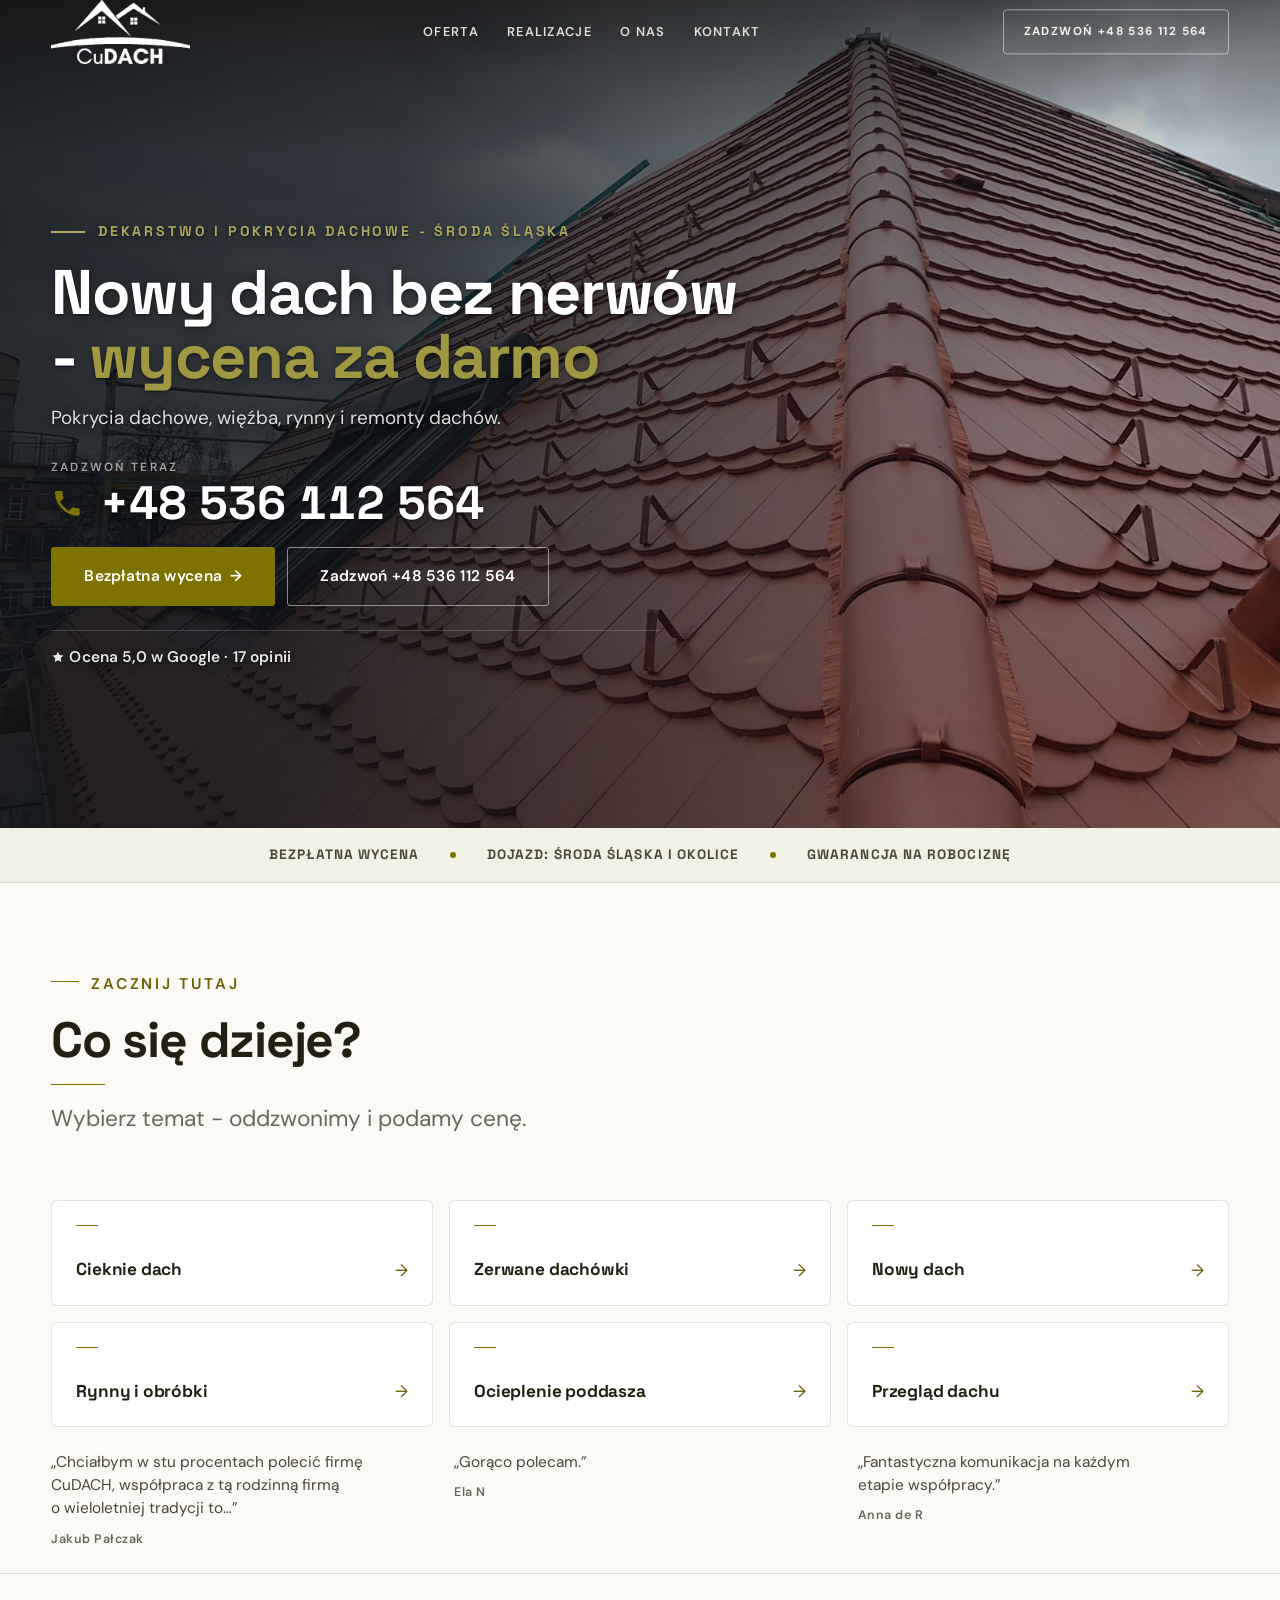
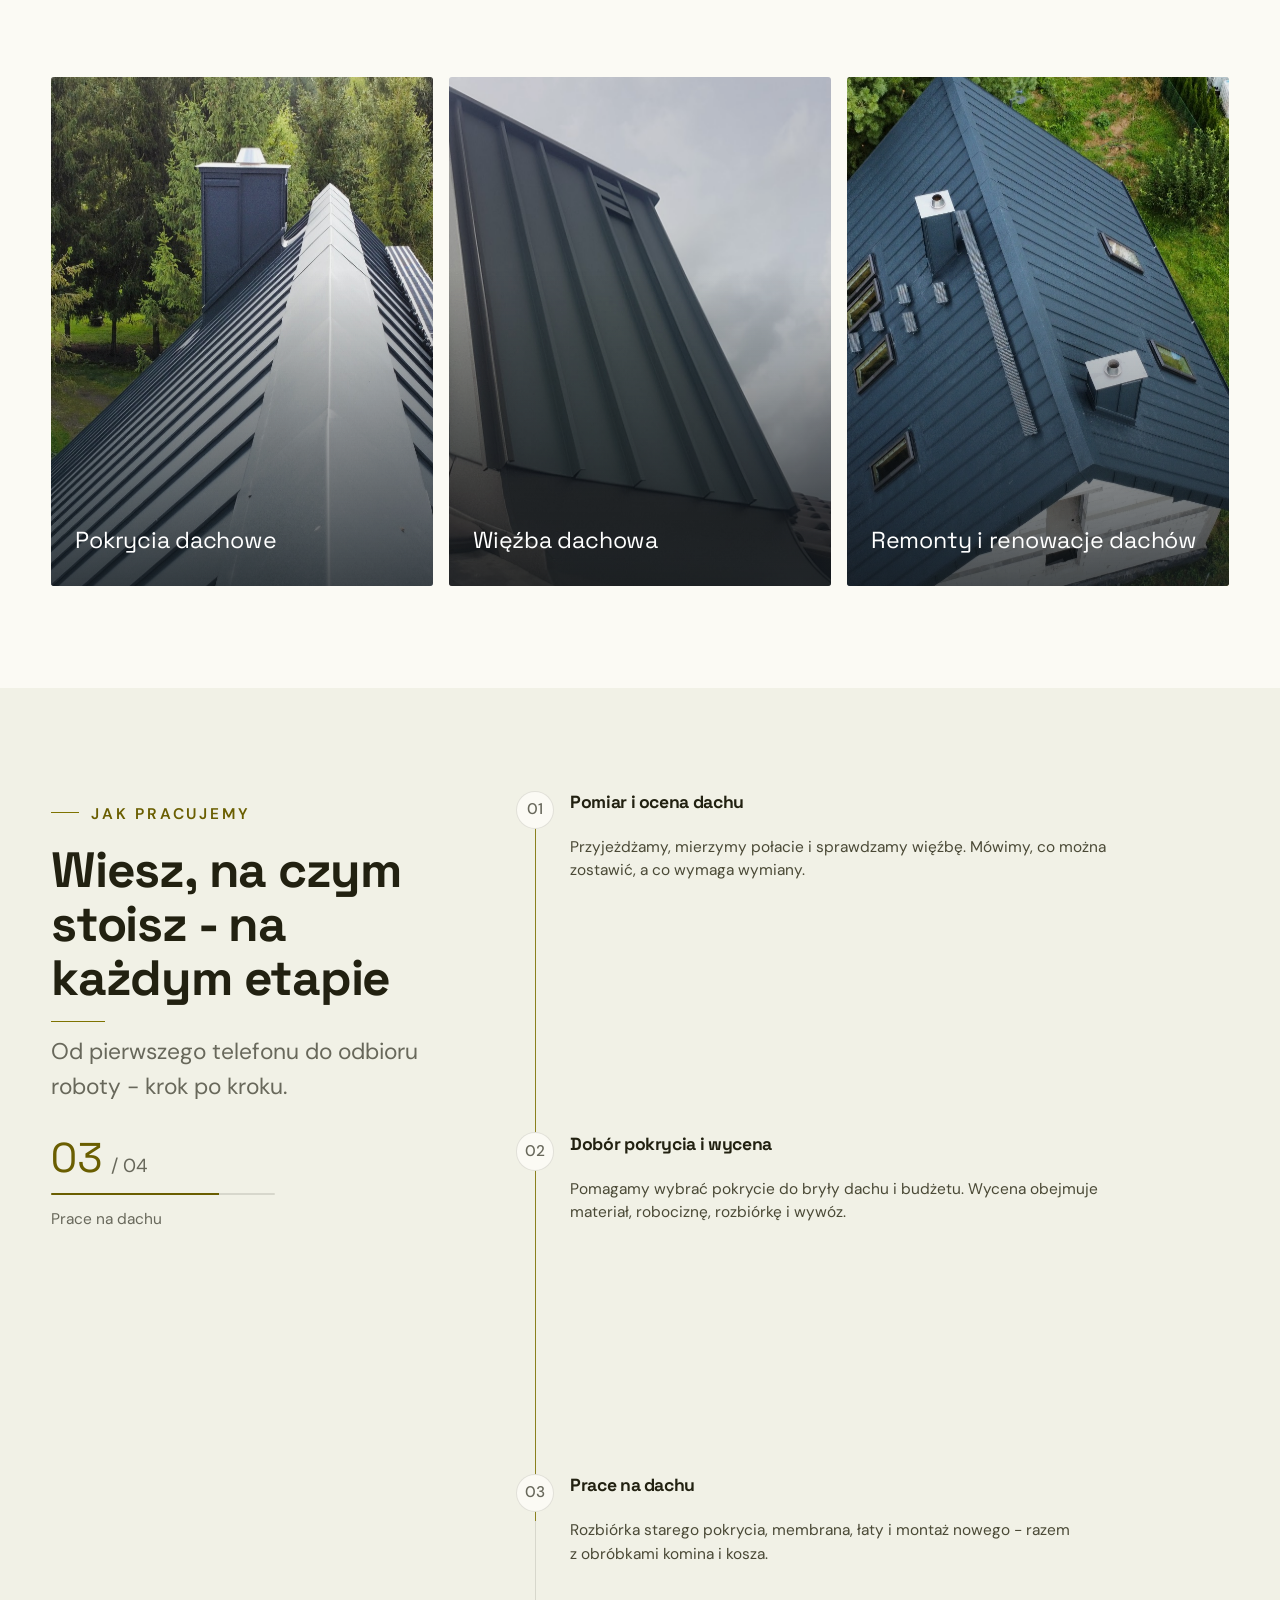
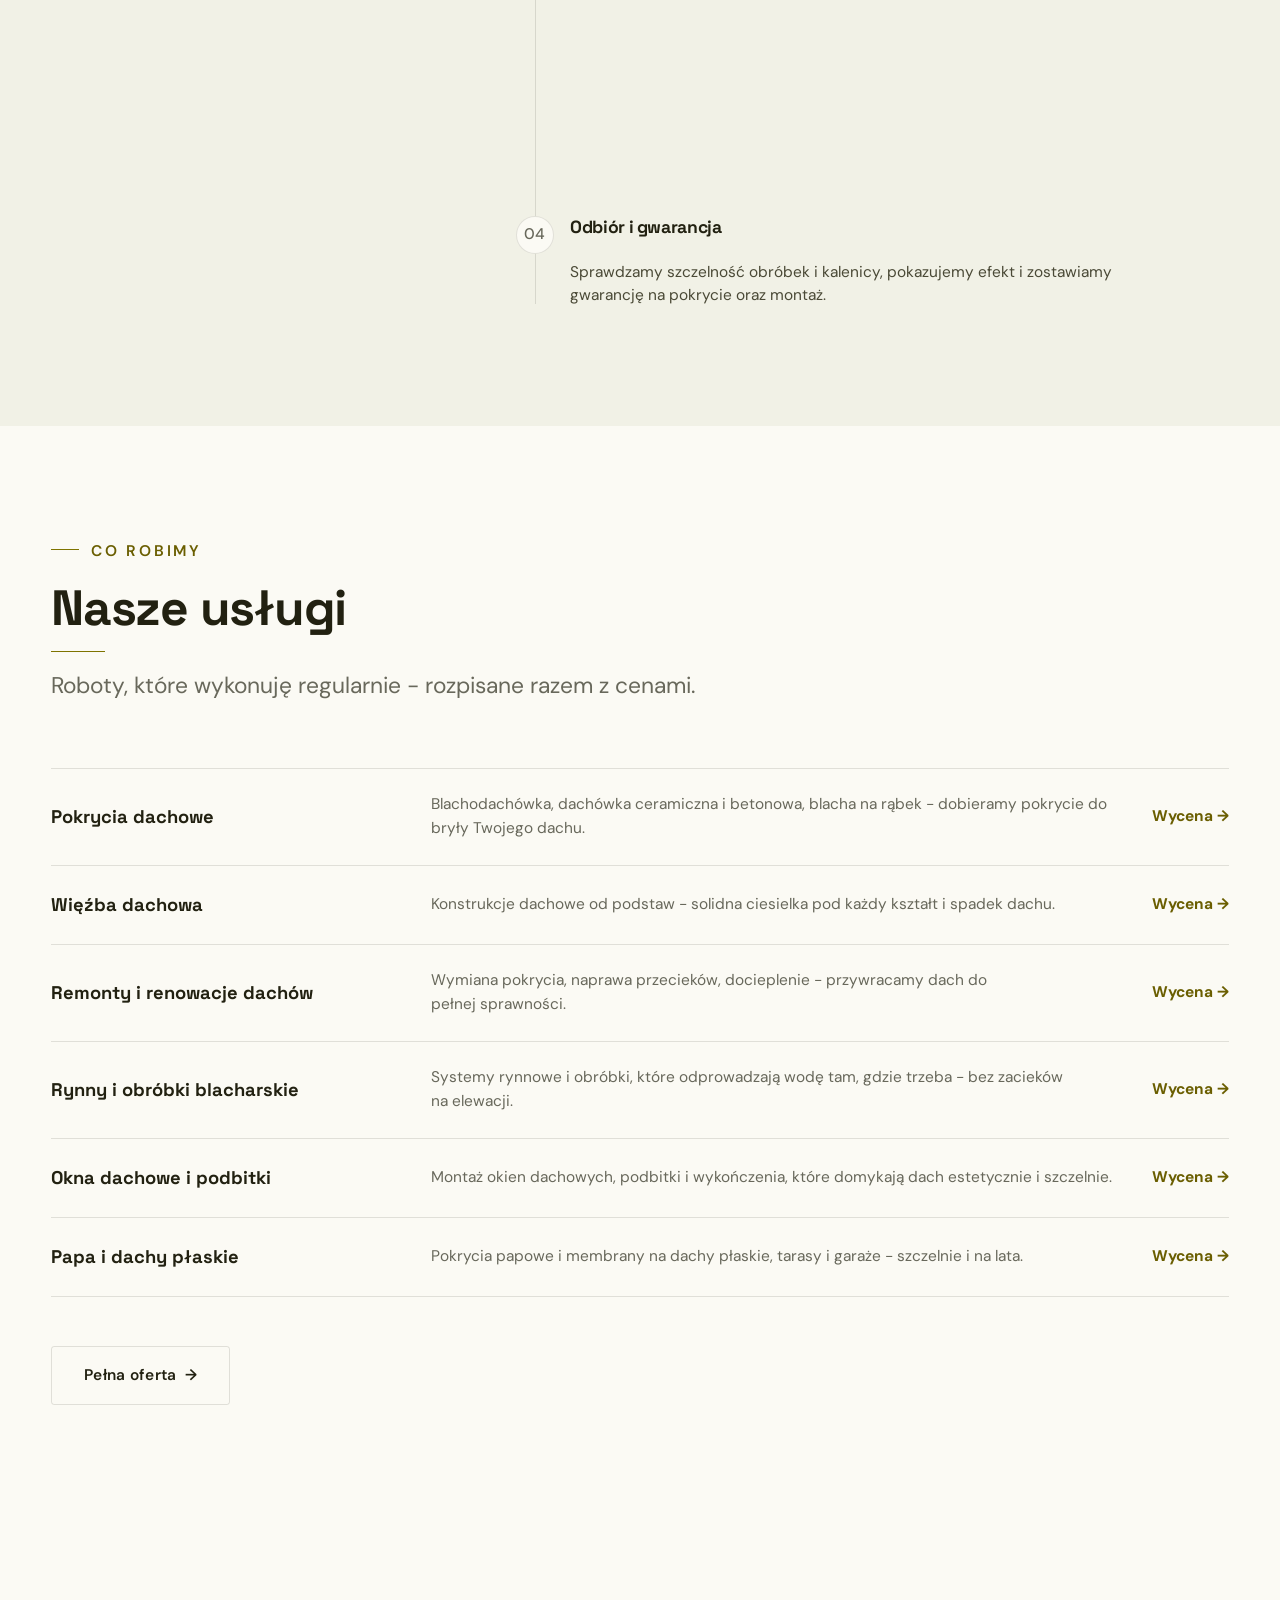
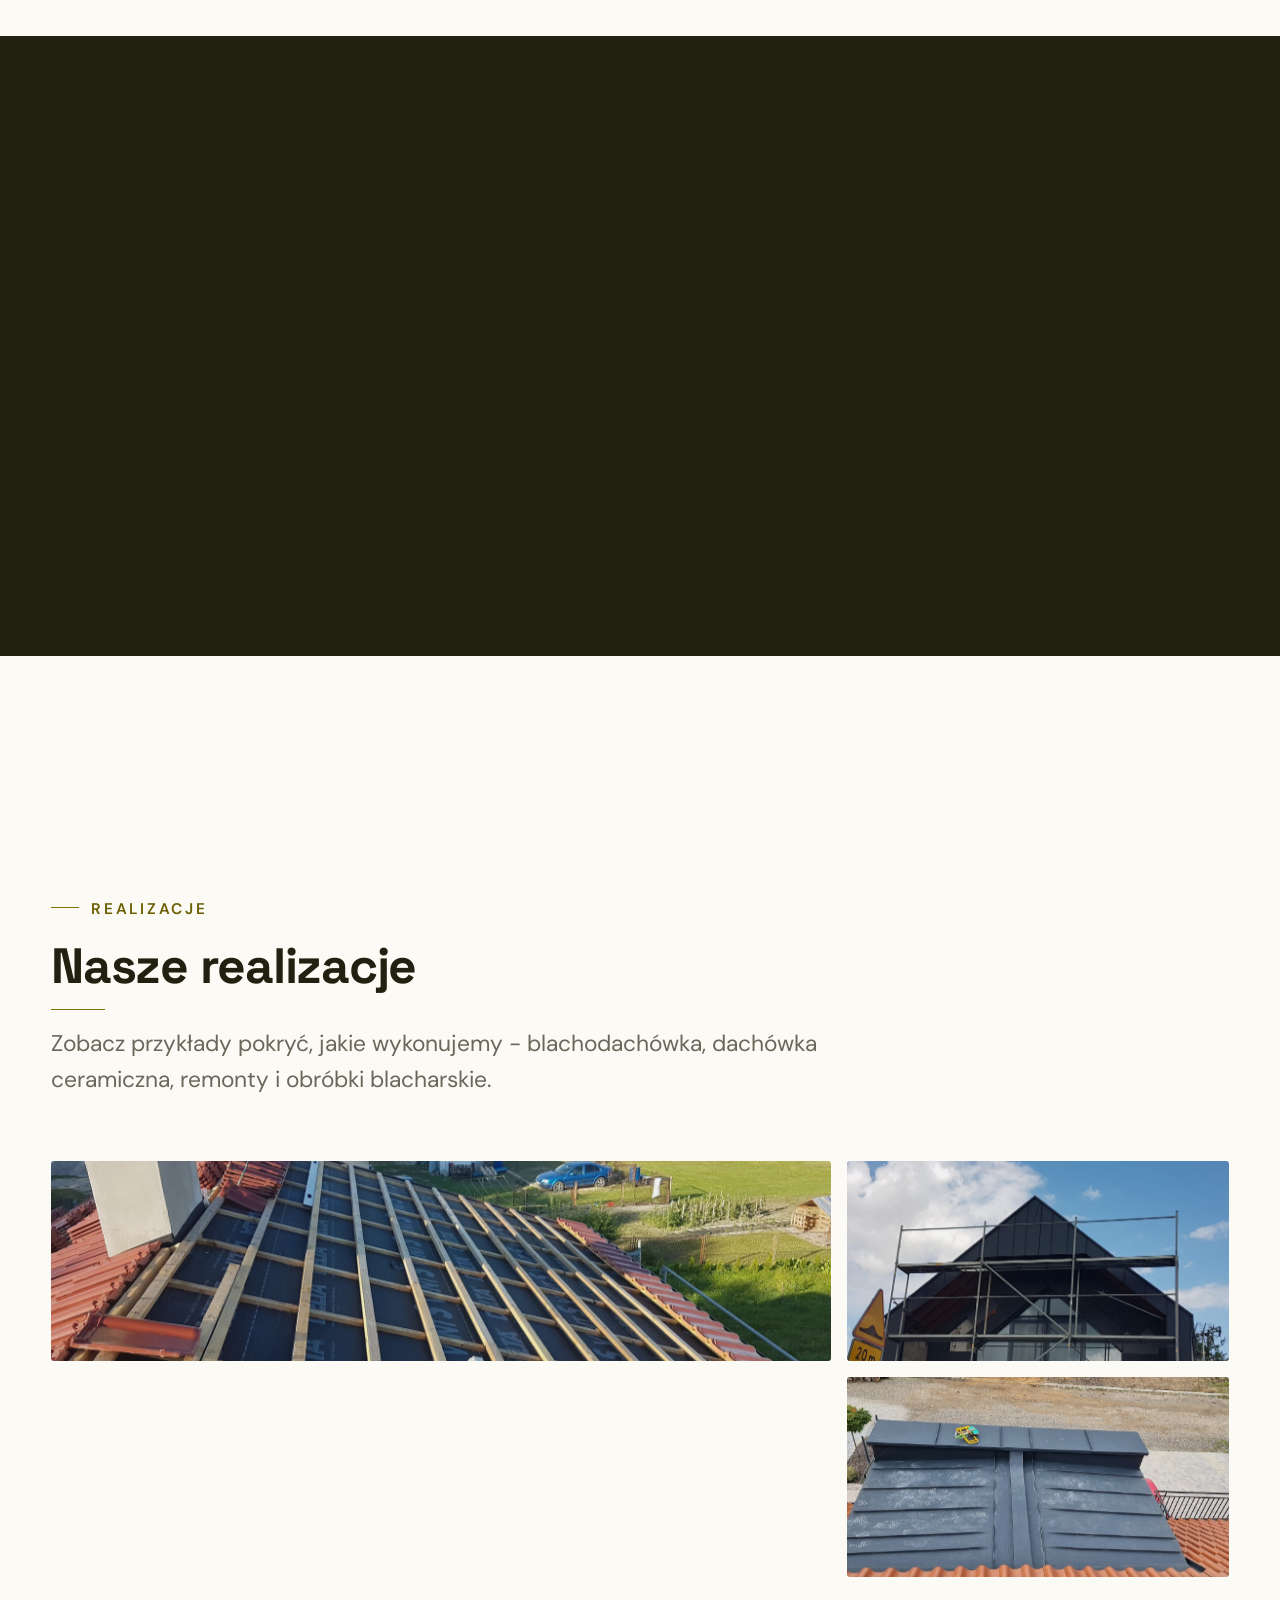
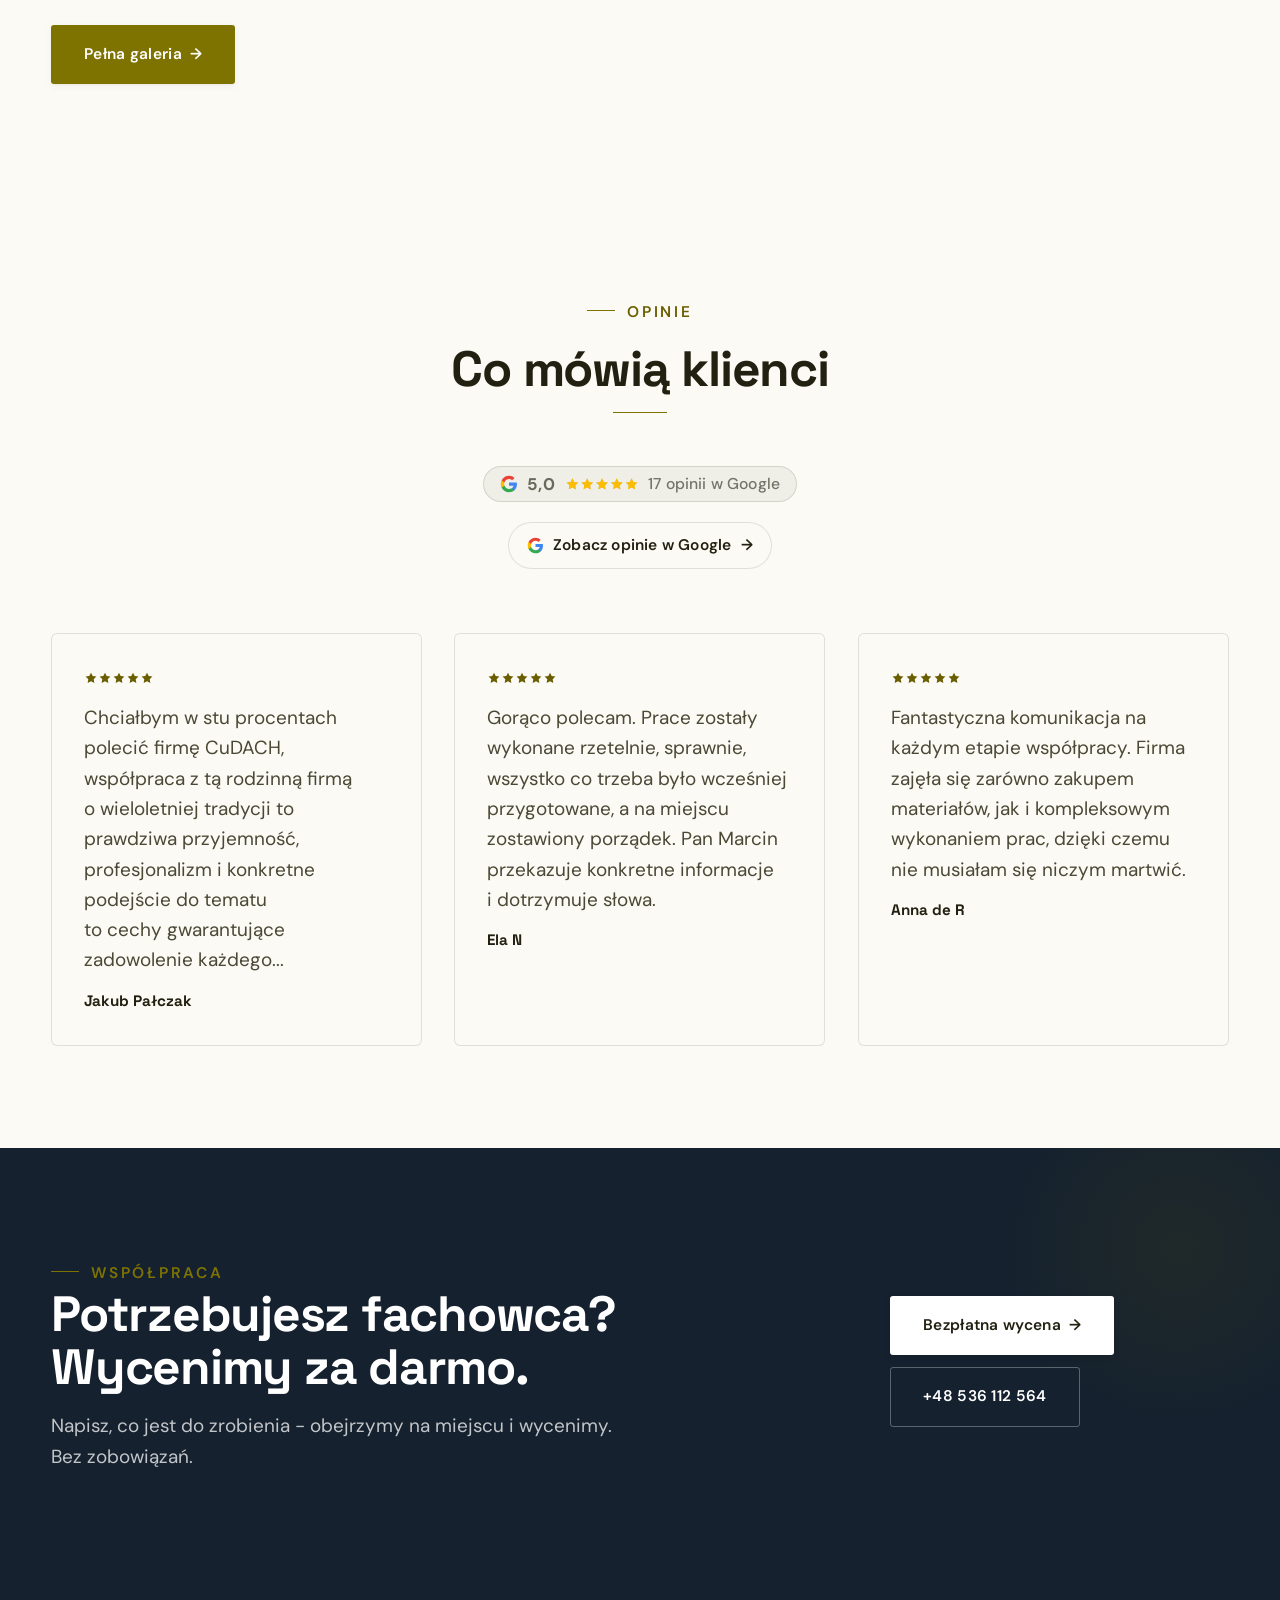
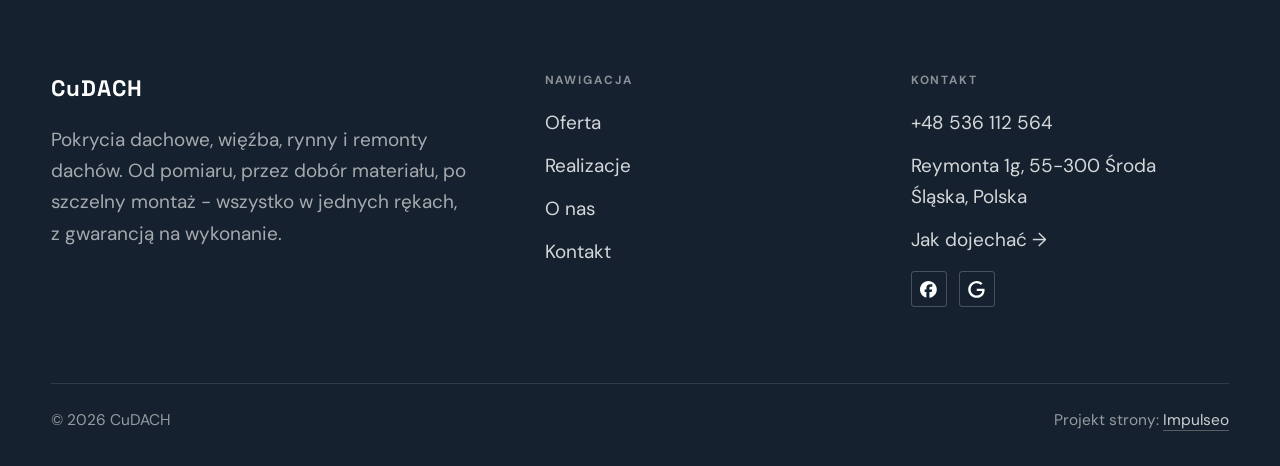
==== commit 5313cd49: "Dodaj zdjęcia z Facebooka do galerii" ====
--- a/index.html
+++ b/index.html
@@ -3,15 +3,15 @@
 <head>
 <meta charset="UTF-8">
 <meta name="viewport" content="width=device-width, initial-scale=1.0">
-<title>CuDACH - dekarstwo i pokrycia dachowe</title>
-<meta name="description" content="Dekarz w Środzie Śląskiej: nowe pokrycia, remonty dachów, więźba, rynny i obróbki. Bezpłatny pomiar, cena przed robotą. Zadzwoń: +48 536 112 564.">
+<title>CuDACH - Pokrycia dachowe i dekarstwo - Środa Śląska</title>
+<meta name="description" content="CuDACH - dekarstwo i pokrycia dachowe: blachodachówka, dachówka, więźba, rynny i remonty dachów. Bezpłatny pomiar i wycena. Zobacz nasze realizacje.">
 <link rel="canonical" href="https://kris20032.github.io/cudach/">
 <meta name="robots" content="noindex, nofollow">
 <meta property="og:type" content="website">
 <meta property="og:locale" content="pl_PL">
 <meta property="og:site_name" content="CuDACH">
-<meta property="og:title" content="CuDACH - dekarstwo i pokrycia dachowe">
-<meta property="og:description" content="Dekarz w Środzie Śląskiej: nowe pokrycia, remonty dachów, więźba, rynny i obróbki. Bezpłatny pomiar, cena przed robotą. Zadzwoń: +48 536 112 564.">
+<meta property="og:title" content="CuDACH - Pokrycia dachowe i dekarstwo - Środa Śląska">
+<meta property="og:description" content="CuDACH - dekarstwo i pokrycia dachowe: blachodachówka, dachówka, więźba, rynny i remonty dachów. Bezpłatny pomiar i wycena. Zobacz nasze realizacje.">
 <meta property="og:url" content="https://kris20032.github.io/cudach/">
 <meta property="og:image" content="https://kris20032.github.io/cudach/img/og.jpg">
 <meta property="og:image:width" content="1200">
@@ -44,9 +44,9 @@
   <img class="hf-photo" src="img/hero.jpg" fetchpriority="high" data-rotate="img/g1.jpg|img/g2.jpg" alt="CuDACH" width="2048" height="1153">
   <div class="hf-panel">
     <div class="hf-inner">
-      <span class="hf-kicker">Dekarstwo i pokrycia dachowe</span>
-      <h1 class="hf-title">Dekarz w Środzie Śląskiej. Dachy nowe i remonty. <em></em></h1>
-      <p class="hf-lead">Od przełożenia kilku dachówek po nowy dach z więźbą. Ty pokazujesz problem - ja mówię, co ma sens i ile to kosztuje.</p>
+      <span class="hf-kicker">Dekarstwo i pokrycia dachowe - Środa Śląska</span>
+      <h1 class="hf-title">Nowy dach bez nerwów - <em>wycena za darmo</em></h1>
+      <p class="hf-lead">Pokrycia dachowe, więźba, rynny i remonty dachów.</p>
       <a class="hf-phone" href="tel:+48536112564"><span class="hf-phone-lab">Zadzwoń teraz</span><span class="hf-phone-num"><svg class="ico-tel" width="16" height="16" viewBox="0 0 24 24" fill="none" aria-hidden="true"><path d="M6.6 10.8a15.5 15.5 0 0 0 6.6 6.6l2.2-2.2a1 1 0 0 1 1-.24 11.4 11.4 0 0 0 3.6.58 1 1 0 0 1 1 1V20a1 1 0 0 1-1 1A17 17 0 0 1 3 4a1 1 0 0 1 1-1h3.5a1 1 0 0 1 1 1c0 1.25.2 2.46.58 3.6a1 1 0 0 1-.25 1l-2.23 2.2Z" fill="currentColor"/></svg> +48 536 112 564</span></a>
       <div class="hf-actions">
         <a href="kontakt.html" class="btn btn-accent">Bezpłatna wycena <span class="arr">→</span></a>
@@ -61,10 +61,27 @@
     <ul class="fp-row reveal"><li>Bezpłatna wycena</li><li>Dojazd: Środa Śląska i okolice</li><li>Gwarancja na robociznę</li></ul>
   </div>
 </section>
+<section class="objawy">
+  <div class="wrap">
+    <div class="head reveal">
+      <span class="eyebrow">Zacznij tutaj</span>
+      <h2>Co się dzieje?</h2>
+      <p>Wybierz temat - oddzwonimy i podamy cenę.</p>
+    </div>
+    <div class="obj-grid">
+      <a class="obj-tile reveal" href="kontakt.html"><span class="ot-row"><span class="ot-name">Cieknie dach</span><span class="ot-arr" aria-hidden="true">→</span></span></a>
+      <a class="obj-tile reveal" href="kontakt.html"><span class="ot-row"><span class="ot-name">Zerwane dachówki</span><span class="ot-arr" aria-hidden="true">→</span></span></a>
+      <a class="obj-tile reveal" href="kontakt.html"><span class="ot-row"><span class="ot-name">Nowy dach</span><span class="ot-arr" aria-hidden="true">→</span></span></a>
+      <a class="obj-tile reveal" href="kontakt.html"><span class="ot-row"><span class="ot-name">Rynny i obróbki</span><span class="ot-arr" aria-hidden="true">→</span></span></a>
+      <a class="obj-tile reveal" href="kontakt.html"><span class="ot-row"><span class="ot-name">Ocieplenie poddasza</span><span class="ot-arr" aria-hidden="true">→</span></span></a>
+      <a class="obj-tile reveal" href="kontakt.html"><span class="ot-row"><span class="ot-name">Przegląd dachu</span><span class="ot-arr" aria-hidden="true">→</span></span></a>
+    </div>
+  </div>
+</section>
 <section class="opinie-mini" aria-label="Opinie klientów">
   <div class="wrap">
     <div class="om-row">
-      <div class="om-item reveal"><blockquote>„Chciałbym w stu procentach polecić firmę CuDACH.”</blockquote><span class="om-autor">Jakub Pałczak</span></div>
+      <div class="om-item reveal"><blockquote>„Chciałbym w stu procentach polecić firmę CuDACH, współpraca z tą rodzinną firmą o wieloletniej tradycji to…”</blockquote><span class="om-autor">Jakub Pałczak</span></div>
       <div class="om-item reveal"><blockquote>„Gorąco polecam.”</blockquote><span class="om-autor">Ela N</span></div>
       <div class="om-item reveal"><blockquote>„Fantastyczna komunikacja na każdym etapie współpracy.”</blockquote><span class="om-autor">Anna de R</span></div>
     </div>
@@ -73,9 +90,9 @@
 <section class="gateways-band">
   <div class="wrap">
     <div class="gateways">
-      <a href="oferta.html" class="gateway reveal"><img src="img/g14.jpg" alt="Pokrycia dachowe" loading="lazy" width="1600" height="1067" decoding="async"><span class="g-ttl">Pokrycia dachowe</span></a>
-      <a href="oferta.html" class="gateway reveal"><img src="img/g3.jpg" alt="Remonty i naprawy dachów" loading="lazy" width="2048" height="1153" decoding="async"><span class="g-ttl">Remonty i naprawy dachów</span></a>
+      <a href="oferta.html" class="gateway reveal"><img src="img/g3.jpg" alt="Pokrycia dachowe" loading="lazy" width="2048" height="1153" decoding="async"><span class="g-ttl">Pokrycia dachowe</span></a>
       <a href="oferta.html" class="gateway reveal"><img src="img/g4.jpg" alt="Więźba dachowa" loading="lazy" width="1600" height="1200" decoding="async"><span class="g-ttl">Więźba dachowa</span></a>
+      <a href="oferta.html" class="gateway reveal"><img src="img/g5.jpg" alt="Remonty i renowacje dachów" loading="lazy" width="2048" height="1153" decoding="async"><span class="g-ttl">Remonty i renowacje dachów</span></a>
     </div>
   </div>
 </section>
@@ -89,50 +106,50 @@
       </div>
       <div class="proc-count" aria-hidden="true"><span class="pc-cur">01</span><span class="pc-all">/ 04</span></div>
       <div class="proc-bar" aria-hidden="true"><i></i></div>
-      <p class="proc-now" aria-hidden="true">Dzwonisz</p>
+      <p class="proc-now" aria-hidden="true">Pomiar i ocena dachu</p>
     </div>
     <ol class="proces-line">
-      <li class="reveal"><span class="pno">01</span><h3>Dzwonisz</h3><p>Opisujesz, co się dzieje z dachem. Od razu mówię, czy to brzmi jak naprawa, czy jak większa robota - i kiedy mogę wejść na pomiar.</p></li>
-      <li class="reveal"><span class="pno">02</span><h3>Pomiar i wycena</h3><p>Wchodzę na dach, mierzę i robię zdjęcia. Wycenę dostajesz na piśmie, rozbitą na pozycje - materiał osobno, robota osobno.</p></li>
-      <li class="reveal"><span class="pno">03</span><h3>Robota</h3><p>Rozbieram tylko tyle dachu, ile zdążę zamknąć przed nocą. Reszta czeka pod plandeką - dom nie stoi otwarty na deszcz.</p></li>
-      <li class="reveal"><span class="pno">04</span><h3>Odbiór i gwarancja</h3><p>Stare pokrycie jedzie na kontener, a Ty dostajesz gwarancję na robociznę - jak coś nie gra, wracam i poprawiam.</p></li>
+      <li class="reveal"><span class="pno">01</span><h3>Pomiar i ocena dachu</h3><p>Przyjeżdżamy, mierzymy połacie i sprawdzamy więźbę. Mówimy, co można zostawić, a co wymaga wymiany.</p></li>
+      <li class="reveal"><span class="pno">02</span><h3>Dobór pokrycia i wycena</h3><p>Pomagamy wybrać pokrycie do bryły dachu i budżetu. Wycena obejmuje materiał, robociznę, rozbiórkę i wywóz.</p></li>
+      <li class="reveal"><span class="pno">03</span><h3>Prace na dachu</h3><p>Rozbiórka starego pokrycia, membrana, łaty i montaż nowego - razem z obróbkami komina i kosza.</p></li>
+      <li class="reveal"><span class="pno">04</span><h3>Odbiór i gwarancja</h3><p>Sprawdzamy szczelność obróbek i kalenicy, pokazujemy efekt i zostawiamy gwarancję na pokrycie oraz montaż.</p></li>
     </ol>
   </div>
 </section>
 <section class="fach-uslugi">
   <div class="wrap">
     <div class="head reveal">
-      <span class="eyebrow">Oferta</span>
-      <h2>Co robię</h2>
+      <span class="eyebrow">Co robimy</span>
+      <h2>Nasze usługi</h2>
       <p>Roboty, które wykonuję regularnie - rozpisane razem z cenami.</p>
     </div>
     <ul class="fu-list">
-      <li class="fu-row reveal"><div class="fu-name">Pokrycia dachowe</div><div class="fu-desc">Stare pokrycie do zdjęcia albo nowy dom czeka na dach? Kładę blachodachówkę, dachówkę ceramiczną i betonową oraz blachę na rąbek - z membraną, łatami i kontrłatami, nie samą blachę na stare deski.</div><a class="fu-cta" href="kontakt.html">Wycena <span class="arr">→</span></a></li>
-      <li class="fu-row reveal"><div class="fu-name">Remonty i naprawy dachów</div><div class="fu-desc">Ciemna plama na suficie po każdym deszczu? Szukam miejsca, którędy naprawdę wchodzi woda - po krokwi potrafi spłynąć kilka metrów od plamy - i często to obróbka przy kominie, nie pokrycie.</div><a class="fu-cta" href="kontakt.html">Wycena <span class="arr">→</span></a></li>
-      <li class="fu-row reveal"><div class="fu-name">Więźba dachowa</div><div class="fu-desc">Stawiam więźby pod nowe dachy i wzmacniam stare, w których krokwie pamiętają lepsze czasy.</div><a class="fu-cta" href="kontakt.html">Wycena <span class="arr">→</span></a></li>
-      <li class="fu-row reveal"><div class="fu-name">Rynny i obróbki blacharskie</div><div class="fu-desc">Rynna przelewa się w jednym miejscu albo odchodzi od okapu? Ustawiam spadki na nowo, wymieniam skorodowane odcinki i poprawiam mocowania, zamiast od razu sprzedawać całe orynnowanie.</div><a class="fu-cta" href="kontakt.html">Wycena <span class="arr">→</span></a></li>
-      <li class="fu-row reveal"><div class="fu-name">Okna dachowe i podbitka</div><div class="fu-desc">Podbitka zamyka dach od spodu: równa linia przy okapie, kratki wentylacyjne i koniec z ptakami pod pokryciem.</div><a class="fu-cta" href="kontakt.html">Wycena <span class="arr">→</span></a></li>
-      <li class="fu-row reveal"><div class="fu-name">Dachy płaskie i papa</div><div class="fu-desc">Garaż, taras albo płaski dach nad domem? Zgrzewam papę termozgrzewalną i układam membrany z wyprowadzonymi spadkami, żeby woda nie stała w kałużach na środku.</div><a class="fu-cta" href="kontakt.html">Wycena <span class="arr">→</span></a></li>
+      <li class="fu-row reveal"><div class="fu-name">Pokrycia dachowe</div><div class="fu-desc">Blachodachówka, dachówka ceramiczna i betonowa, blacha na rąbek - dobieramy pokrycie do bryły Twojego dachu.</div><a class="fu-cta" href="kontakt.html">Wycena <span class="arr">→</span></a></li>
+      <li class="fu-row reveal"><div class="fu-name">Więźba dachowa</div><div class="fu-desc">Konstrukcje dachowe od podstaw - solidna ciesielka pod każdy kształt i spadek dachu.</div><a class="fu-cta" href="kontakt.html">Wycena <span class="arr">→</span></a></li>
+      <li class="fu-row reveal"><div class="fu-name">Remonty i renowacje dachów</div><div class="fu-desc">Wymiana pokrycia, naprawa przecieków, docieplenie - przywracamy dach do pełnej sprawności.</div><a class="fu-cta" href="kontakt.html">Wycena <span class="arr">→</span></a></li>
+      <li class="fu-row reveal"><div class="fu-name">Rynny i obróbki blacharskie</div><div class="fu-desc">Systemy rynnowe i obróbki, które odprowadzają wodę tam, gdzie trzeba - bez zacieków na elewacji.</div><a class="fu-cta" href="kontakt.html">Wycena <span class="arr">→</span></a></li>
+      <li class="fu-row reveal"><div class="fu-name">Okna dachowe i podbitki</div><div class="fu-desc">Montaż okien dachowych, podbitki i wykończenia, które domykają dach estetycznie i szczelnie.</div><a class="fu-cta" href="kontakt.html">Wycena <span class="arr">→</span></a></li>
+      <li class="fu-row reveal"><div class="fu-name">Papa i dachy płaskie</div><div class="fu-desc">Pokrycia papowe i membrany na dachy płaskie, tarasy i garaże - szczelnie i na lata.</div><a class="fu-cta" href="kontakt.html">Wycena <span class="arr">→</span></a></li>
     </ul>
     <div style="margin-top:var(--space-7)" class="reveal"><a href="oferta.html" class="btn btn-ghost">Pełna oferta <span class="arr">→</span></a></div>
   </div>
 </section>
 <section class="stopklatka" aria-hidden="true">
-  <div class="stk-bg" style="background-image:url(img/g5.jpg)"></div>
+  <div class="stk-bg" style="background-image:url(img/g6.jpg)"></div>
 </section>
 <section>
   <div class="wrap">
     <div class="head reveal">
       <span class="eyebrow">Realizacje</span>
-      <h2>Z ostatnich dachów</h2>
-      <p>Zdjęcia z moich dachów, nie z katalogu producenta blachy. Tak wygląda skończona robota.</p>
+      <h2>Nasze realizacje</h2>
+      <p>Zobacz przykłady pokryć, jakie wykonujemy - blachodachówka, dachówka ceramiczna, remonty i obróbki blacharskie.</p>
     </div>
     <div class="gallery">
-      <div class="tile t-two3 reveal"><img src="img/g6.jpg" alt="CuDACH" loading="lazy" width="2048" height="1153" decoding="async"></div>
-      <div class="tile t-third reveal"><img src="img/g7.jpg" alt="CuDACH" loading="lazy" width="1600" height="900" decoding="async"></div>
+      <div class="tile t-two3 reveal"><img src="img/g7.jpg" alt="CuDACH" loading="lazy" width="1600" height="900" decoding="async"></div>
       <div class="tile t-third reveal"><img src="img/g8.jpg" alt="CuDACH" loading="lazy" width="1600" height="1200" decoding="async"></div>
       <div class="tile t-third reveal"><img src="img/g9.jpg" alt="CuDACH" loading="lazy" width="2048" height="1152" decoding="async"></div>
       <div class="tile t-third reveal"><img src="img/g10.jpg" alt="CuDACH" loading="lazy" width="1600" height="720" decoding="async"></div>
+      <div class="tile t-third reveal"><img src="img/g11.jpg" alt="CuDACH" loading="lazy" width="1600" height="720" decoding="async"></div>
     </div>
     <div style="margin-top:var(--space-7)" class="reveal"><a href="realizacje.html" class="btn btn-accent">Pełna galeria <span class="arr">→</span></a></div>
   </div>
@@ -146,38 +163,9 @@
     <p class="op-meta reveal"><span class="g-badge"><svg class="gb-ico" viewBox="0 0 24 24" width="18" height="18" aria-hidden="true"><path fill="#4285F4" d="M22.56 12.25c0-.78-.07-1.53-.2-2.25H12v4.26h5.92c-.26 1.37-1.04 2.53-2.21 3.31v2.77h3.57c2.08-1.92 3.28-4.74 3.28-8.09z"/><path fill="#34A853" d="M12 23c2.97 0 5.46-.98 7.28-2.66l-3.57-2.77c-.98.66-2.23 1.06-3.71 1.06-2.86 0-5.29-1.93-6.16-4.53H2.18v2.84C3.99 20.53 7.7 23 12 23z"/><path fill="#FBBC05" d="M5.84 14.09c-.22-.66-.35-1.36-.35-2.09s.13-1.43.35-2.09V7.07H2.18C1.43 8.55 1 10.22 1 12s.43 3.45 1.18 4.93l2.85-2.22.81-.62z"/><path fill="#EA4335" d="M12 5.38c1.62 0 3.06.56 4.21 1.64l3.15-3.15C17.45 2.09 14.97 1 12 1 7.7 1 3.99 3.47 2.18 7.07l3.66 2.84c.87-2.6 3.3-4.53 6.16-4.53z"/></svg><b class="gb-ocena">5,0</b><svg class="gb-stars" viewBox="0 0 90 18" width="74" height="14.8" aria-hidden="true"><g fill="currentColor" opacity=".26"><path transform="translate(0,0)" d="M9 1.6l2.2 4.46 4.92.72-3.56 3.47.84 4.9L9 12.74l-4.4 2.31.84-4.9L1.88 6.68l4.92-.72L9 1.6Z"/><path transform="translate(18,0)" d="M9 1.6l2.2 4.46 4.92.72-3.56 3.47.84 4.9L9 12.74l-4.4 2.31.84-4.9L1.88 6.68l4.92-.72L9 1.6Z"/><path transform="translate(36,0)" d="M9 1.6l2.2 4.46 4.92.72-3.56 3.47.84 4.9L9 12.74l-4.4 2.31.84-4.9L1.88 6.68l4.92-.72L9 1.6Z"/><path transform="translate(54,0)" d="M9 1.6l2.2 4.46 4.92.72-3.56 3.47.84 4.9L9 12.74l-4.4 2.31.84-4.9L1.88 6.68l4.92-.72L9 1.6Z"/><path transform="translate(72,0)" d="M9 1.6l2.2 4.46 4.92.72-3.56 3.47.84 4.9L9 12.74l-4.4 2.31.84-4.9L1.88 6.68l4.92-.72L9 1.6Z"/></g><clipPath id="gs1000"><rect x="0" y="0" width="90.0" height="18"/></clipPath><g fill="#FBBC04" clip-path="url(#gs1000)"><path transform="translate(0,0)" d="M9 1.6l2.2 4.46 4.92.72-3.56 3.47.84 4.9L9 12.74l-4.4 2.31.84-4.9L1.88 6.68l4.92-.72L9 1.6Z"/><path transform="translate(18,0)" d="M9 1.6l2.2 4.46 4.92.72-3.56 3.47.84 4.9L9 12.74l-4.4 2.31.84-4.9L1.88 6.68l4.92-.72L9 1.6Z"/><path transform="translate(36,0)" d="M9 1.6l2.2 4.46 4.92.72-3.56 3.47.84 4.9L9 12.74l-4.4 2.31.84-4.9L1.88 6.68l4.92-.72L9 1.6Z"/><path transform="translate(54,0)" d="M9 1.6l2.2 4.46 4.92.72-3.56 3.47.84 4.9L9 12.74l-4.4 2.31.84-4.9L1.88 6.68l4.92-.72L9 1.6Z"/><path transform="translate(72,0)" d="M9 1.6l2.2 4.46 4.92.72-3.56 3.47.84 4.9L9 12.74l-4.4 2.31.84-4.9L1.88 6.68l4.92-.72L9 1.6Z"/></g></svg><span class="gb-txt">17 opinii w Google</span></span></p>
     <p class="op-meta reveal"><a class="op-google" href="https://maps.google.com/?cid=6782542345103970098&amp;g_mp=Cidnb29nbGUubWFwcy5wbGFjZXMudjEuUGxhY2VzLlNlYXJjaFRleHQQAhgEIAA" target="_blank" rel="noopener"><svg class="op-g-ico" viewBox="0 0 24 24" width="17" height="17" aria-hidden="true"><path fill="#4285F4" d="M22.56 12.25c0-.78-.07-1.53-.2-2.25H12v4.26h5.92c-.26 1.37-1.04 2.53-2.21 3.31v2.77h3.57c2.08-1.92 3.28-4.74 3.28-8.09z"/><path fill="#34A853" d="M12 23c2.97 0 5.46-.98 7.28-2.66l-3.57-2.77c-.98.66-2.23 1.06-3.71 1.06-2.86 0-5.29-1.93-6.16-4.53H2.18v2.84C3.99 20.53 7.7 23 12 23z"/><path fill="#FBBC05" d="M5.84 14.09c-.22-.66-.35-1.36-.35-2.09s.13-1.43.35-2.09V7.07H2.18C1.43 8.55 1 10.22 1 12s.43 3.45 1.18 4.93l2.85-2.22.81-.62z"/><path fill="#EA4335" d="M12 5.38c1.62 0 3.06.56 4.21 1.64l3.15-3.15C17.45 2.09 14.97 1 12 1 7.7 1 3.99 3.47 2.18 7.07l3.66 2.84c.87-2.6 3.3-4.53 6.16-4.53z"/></svg><span>Zobacz opinie w Google</span><span class="arr">→</span></a></p>
     <div class="opinie-grid">
-      <figure class="op-card reveal"><span class="op-star"><svg class="ico-star" width="14" height="14" viewBox="0 0 24 24" style="vertical-align:-2px" aria-hidden="true"><path d="M12 2.8l2.85 5.8 6.4.93-4.63 4.5 1.1 6.37L12 17.4l-5.72 3 1.1-6.37-4.63-4.5 6.4-.93L12 2.8Z" fill="currentColor"/></svg><svg class="ico-star" width="14" height="14" viewBox="0 0 24 24" style="vertical-align:-2px" aria-hidden="true"><path d="M12 2.8l2.85 5.8 6.4.93-4.63 4.5 1.1 6.37L12 17.4l-5.72 3 1.1-6.37-4.63-4.5 6.4-.93L12 2.8Z" fill="currentColor"/></svg><svg class="ico-star" width="14" height="14" viewBox="0 0 24 24" style="vertical-align:-2px" aria-hidden="true"><path d="M12 2.8l2.85 5.8 6.4.93-4.63 4.5 1.1 6.37L12 17.4l-5.72 3 1.1-6.37-4.63-4.5 6.4-.93L12 2.8Z" fill="currentColor"/></svg><svg class="ico-star" width="14" height="14" viewBox="0 0 24 24" style="vertical-align:-2px" aria-hidden="true"><path d="M12 2.8l2.85 5.8 6.4.93-4.63 4.5 1.1 6.37L12 17.4l-5.72 3 1.1-6.37-4.63-4.5 6.4-.93L12 2.8Z" fill="currentColor"/></svg><svg class="ico-star" width="14" height="14" viewBox="0 0 24 24" style="vertical-align:-2px" aria-hidden="true"><path d="M12 2.8l2.85 5.8 6.4.93-4.63 4.5 1.1 6.37L12 17.4l-5.72 3 1.1-6.37-4.63-4.5 6.4-.93L12 2.8Z" fill="currentColor"/></svg></span><blockquote>Chciałbym w stu procentach polecić firmę CuDACH. Współpraca z tą rodzinną firmą o wieloletniej tradycji to prawdziwa przyjemność, a konkretne podejście do tematu gwarantuje zadowolenie.</blockquote><span class="op-autor">Jakub Pałczak</span></figure>
-      <figure class="op-card reveal"><span class="op-star"><svg class="ico-star" width="14" height="14" viewBox="0 0 24 24" style="vertical-align:-2px" aria-hidden="true"><path d="M12 2.8l2.85 5.8 6.4.93-4.63 4.5 1.1 6.37L12 17.4l-5.72 3 1.1-6.37-4.63-4.5 6.4-.93L12 2.8Z" fill="currentColor"/></svg><svg class="ico-star" width="14" height="14" viewBox="0 0 24 24" style="vertical-align:-2px" aria-hidden="true"><path d="M12 2.8l2.85 5.8 6.4.93-4.63 4.5 1.1 6.37L12 17.4l-5.72 3 1.1-6.37-4.63-4.5 6.4-.93L12 2.8Z" fill="currentColor"/></svg><svg class="ico-star" width="14" height="14" viewBox="0 0 24 24" style="vertical-align:-2px" aria-hidden="true"><path d="M12 2.8l2.85 5.8 6.4.93-4.63 4.5 1.1 6.37L12 17.4l-5.72 3 1.1-6.37-4.63-4.5 6.4-.93L12 2.8Z" fill="currentColor"/></svg><svg class="ico-star" width="14" height="14" viewBox="0 0 24 24" style="vertical-align:-2px" aria-hidden="true"><path d="M12 2.8l2.85 5.8 6.4.93-4.63 4.5 1.1 6.37L12 17.4l-5.72 3 1.1-6.37-4.63-4.5 6.4-.93L12 2.8Z" fill="currentColor"/></svg><svg class="ico-star" width="14" height="14" viewBox="0 0 24 24" style="vertical-align:-2px" aria-hidden="true"><path d="M12 2.8l2.85 5.8 6.4.93-4.63 4.5 1.1 6.37L12 17.4l-5.72 3 1.1-6.37-4.63-4.5 6.4-.93L12 2.8Z" fill="currentColor"/></svg></span><blockquote>Gorąco polecam. Prace zostały wykonane rzetelnie, sprawnie, wszystko co trzeba było wcześniej przygotowane. Pan Marcin przekazuje konkretne informacje i dotrzymuje słowa.</blockquote><span class="op-autor">Ela N</span></figure>
-      <figure class="op-card reveal"><span class="op-star"><svg class="ico-star" width="14" height="14" viewBox="0 0 24 24" style="vertical-align:-2px" aria-hidden="true"><path d="M12 2.8l2.85 5.8 6.4.93-4.63 4.5 1.1 6.37L12 17.4l-5.72 3 1.1-6.37-4.63-4.5 6.4-.93L12 2.8Z" fill="currentColor"/></svg><svg class="ico-star" width="14" height="14" viewBox="0 0 24 24" style="vertical-align:-2px" aria-hidden="true"><path d="M12 2.8l2.85 5.8 6.4.93-4.63 4.5 1.1 6.37L12 17.4l-5.72 3 1.1-6.37-4.63-4.5 6.4-.93L12 2.8Z" fill="currentColor"/></svg><svg class="ico-star" width="14" height="14" viewBox="0 0 24 24" style="vertical-align:-2px" aria-hidden="true"><path d="M12 2.8l2.85 5.8 6.4.93-4.63 4.5 1.1 6.37L12 17.4l-5.72 3 1.1-6.37-4.63-4.5 6.4-.93L12 2.8Z" fill="currentColor"/></svg><svg class="ico-star" width="14" height="14" viewBox="0 0 24 24" style="vertical-align:-2px" aria-hidden="true"><path d="M12 2.8l2.85 5.8 6.4.93-4.63 4.5 1.1 6.37L12 17.4l-5.72 3 1.1-6.37-4.63-4.5 6.4-.93L12 2.8Z" fill="currentColor"/></svg><svg class="ico-star" width="14" height="14" viewBox="0 0 24 24" style="vertical-align:-2px" aria-hidden="true"><path d="M12 2.8l2.85 5.8 6.4.93-4.63 4.5 1.1 6.37L12 17.4l-5.72 3 1.1-6.37-4.63-4.5 6.4-.93L12 2.8Z" fill="currentColor"/></svg></span><blockquote>Fantastyczna komunikacja na każdym etapie współpracy. Firma zajęła się zarówno zakupem materiałów, jak i wykonaniem prac, dzięki czemu nie musiałam się niczym martwić.</blockquote><span class="op-autor">Anna de R</span></figure>
-    </div>
-  </div>
-</section>
-<section class="obszar">
-  <div class="wrap">
-    <div class="head center reveal">
-      <span class="eyebrow">Obszar działania</span>
-      <h2>Dojeżdżamy do Ciebie</h2>
-    </div>
-    <p class="obszar-txt reveal" style="text-align:center;max-width:60ch;margin:0 auto 1.4rem">Najwięcej dachów robię w Środzie Śląskiej i najbliższej okolicy: Wrocław, Malczyce, Miękinia, Kostomłoty. Sąsiednie miejscowości - kwestia jednego telefonu.</p>
-    <ul class="obszar-list reveal"><li class="is-home">Środa Śląska</li><li>+ okolice</li></ul>
-    <div class="obszar-mapa reveal" style="margin-top:var(--space-7)">
-      <iframe title="Obszar działania - Środa Śląska i okolice" src="https://maps.google.com/maps?q=CuDACH%20%C5%9Aroda%20%C5%9Al%C4%85ska&amp;z=11&amp;output=embed" loading="lazy" referrerpolicy="no-referrer-when-downgrade" style="width:100%;height:clamp(280px,38vh,420px);border:0;display:block;border-radius:var(--r-md)"></iframe>
-    </div>
-  </div>
-</section>
-<section class="faq-klinika">
-  <div class="wrap">
-    <div class="head center reveal">
-      <span class="eyebrow">Częste pytania</span>
-      <h2>Dobrze wiedzieć</h2>
-    </div>
-    <div class="faq-list">
-      <details class="faq-item reveal"><summary>Ile kosztuje nowy dach?</summary><p>Najwięcej robi pokrycie i skomplikowanie bryły - dwa kominy i trzy lukarny to inna robota niż prosta dwuspadówka. Dlatego wyceniam dopiero po wejściu na dach, za to na piśmie.</p></details>
-      <details class="faq-item reveal"><summary>Czy pomiar i wycena są płatne?</summary><p>Nie. Pomiar i wycena w Środzie Śląskiej i najbliższej okolicy są bezpłatne i do niczego nie zobowiązują.</p></details>
-      <details class="faq-item reveal"><summary>Jak długo trwa wymiana dachu?</summary><p>Typowy dom to zwykle tydzień, dwa - zależnie od pokrycia i pogody. Termin i czas roboty znasz przed startem, a o przesunięciu przez pogodę mówię od razu, nie po fakcie.</p></details>
-      <details class="faq-item reveal"><summary>Co ze starym pokryciem?</summary><p>Rozbiórka i wywóz są w wycenie, chyba że umówimy się inaczej. Stary eternit oddaję firmie z uprawnieniami do azbestu - tego nie wolno wywieźć byle gdzie i nie ma co ryzykować.</p></details>
-      <details class="faq-item reveal"><summary>Czy dostanę fakturę?</summary><p>Tak, na firmę albo prywatnie. Kwoty na fakturze zgadzają się z wyceną - żadnych pozycji dopisanych na koniec.</p></details>
-      <details class="faq-item reveal"><summary>Co, jeśli dach przecieka po robocie?</summary><p>Wracam i sprawdzam, gdzie puściło. Moja robota - poprawiam za darmo; przyczyna gdzie indziej - pokazuję zdjęcia i mówię, co z tym zrobić.</p></details>
+      <figure class="op-card reveal"><span class="op-star"><svg class="ico-star" width="14" height="14" viewBox="0 0 24 24" style="vertical-align:-2px" aria-hidden="true"><path d="M12 2.8l2.85 5.8 6.4.93-4.63 4.5 1.1 6.37L12 17.4l-5.72 3 1.1-6.37-4.63-4.5 6.4-.93L12 2.8Z" fill="currentColor"/></svg><svg class="ico-star" width="14" height="14" viewBox="0 0 24 24" style="vertical-align:-2px" aria-hidden="true"><path d="M12 2.8l2.85 5.8 6.4.93-4.63 4.5 1.1 6.37L12 17.4l-5.72 3 1.1-6.37-4.63-4.5 6.4-.93L12 2.8Z" fill="currentColor"/></svg><svg class="ico-star" width="14" height="14" viewBox="0 0 24 24" style="vertical-align:-2px" aria-hidden="true"><path d="M12 2.8l2.85 5.8 6.4.93-4.63 4.5 1.1 6.37L12 17.4l-5.72 3 1.1-6.37-4.63-4.5 6.4-.93L12 2.8Z" fill="currentColor"/></svg><svg class="ico-star" width="14" height="14" viewBox="0 0 24 24" style="vertical-align:-2px" aria-hidden="true"><path d="M12 2.8l2.85 5.8 6.4.93-4.63 4.5 1.1 6.37L12 17.4l-5.72 3 1.1-6.37-4.63-4.5 6.4-.93L12 2.8Z" fill="currentColor"/></svg><svg class="ico-star" width="14" height="14" viewBox="0 0 24 24" style="vertical-align:-2px" aria-hidden="true"><path d="M12 2.8l2.85 5.8 6.4.93-4.63 4.5 1.1 6.37L12 17.4l-5.72 3 1.1-6.37-4.63-4.5 6.4-.93L12 2.8Z" fill="currentColor"/></svg></span><blockquote>Chciałbym w stu procentach polecić firmę CuDACH, współpraca z tą rodzinną firmą o wieloletniej tradycji to prawdziwa przyjemność, profesjonalizm i konkretne podejście do tematu to cechy gwarantujące zadowolenie każdego...</blockquote><span class="op-autor">Jakub Pałczak</span></figure>
+      <figure class="op-card reveal"><span class="op-star"><svg class="ico-star" width="14" height="14" viewBox="0 0 24 24" style="vertical-align:-2px" aria-hidden="true"><path d="M12 2.8l2.85 5.8 6.4.93-4.63 4.5 1.1 6.37L12 17.4l-5.72 3 1.1-6.37-4.63-4.5 6.4-.93L12 2.8Z" fill="currentColor"/></svg><svg class="ico-star" width="14" height="14" viewBox="0 0 24 24" style="vertical-align:-2px" aria-hidden="true"><path d="M12 2.8l2.85 5.8 6.4.93-4.63 4.5 1.1 6.37L12 17.4l-5.72 3 1.1-6.37-4.63-4.5 6.4-.93L12 2.8Z" fill="currentColor"/></svg><svg class="ico-star" width="14" height="14" viewBox="0 0 24 24" style="vertical-align:-2px" aria-hidden="true"><path d="M12 2.8l2.85 5.8 6.4.93-4.63 4.5 1.1 6.37L12 17.4l-5.72 3 1.1-6.37-4.63-4.5 6.4-.93L12 2.8Z" fill="currentColor"/></svg><svg class="ico-star" width="14" height="14" viewBox="0 0 24 24" style="vertical-align:-2px" aria-hidden="true"><path d="M12 2.8l2.85 5.8 6.4.93-4.63 4.5 1.1 6.37L12 17.4l-5.72 3 1.1-6.37-4.63-4.5 6.4-.93L12 2.8Z" fill="currentColor"/></svg><svg class="ico-star" width="14" height="14" viewBox="0 0 24 24" style="vertical-align:-2px" aria-hidden="true"><path d="M12 2.8l2.85 5.8 6.4.93-4.63 4.5 1.1 6.37L12 17.4l-5.72 3 1.1-6.37-4.63-4.5 6.4-.93L12 2.8Z" fill="currentColor"/></svg></span><blockquote>Gorąco polecam. Prace zostały wykonane rzetelnie, sprawnie, wszystko co trzeba było wcześniej przygotowane, a na miejscu zostawiony porządek. Pan Marcin przekazuje konkretne informacje i dotrzymuje słowa.</blockquote><span class="op-autor">Ela N</span></figure>
+      <figure class="op-card reveal"><span class="op-star"><svg class="ico-star" width="14" height="14" viewBox="0 0 24 24" style="vertical-align:-2px" aria-hidden="true"><path d="M12 2.8l2.85 5.8 6.4.93-4.63 4.5 1.1 6.37L12 17.4l-5.72 3 1.1-6.37-4.63-4.5 6.4-.93L12 2.8Z" fill="currentColor"/></svg><svg class="ico-star" width="14" height="14" viewBox="0 0 24 24" style="vertical-align:-2px" aria-hidden="true"><path d="M12 2.8l2.85 5.8 6.4.93-4.63 4.5 1.1 6.37L12 17.4l-5.72 3 1.1-6.37-4.63-4.5 6.4-.93L12 2.8Z" fill="currentColor"/></svg><svg class="ico-star" width="14" height="14" viewBox="0 0 24 24" style="vertical-align:-2px" aria-hidden="true"><path d="M12 2.8l2.85 5.8 6.4.93-4.63 4.5 1.1 6.37L12 17.4l-5.72 3 1.1-6.37-4.63-4.5 6.4-.93L12 2.8Z" fill="currentColor"/></svg><svg class="ico-star" width="14" height="14" viewBox="0 0 24 24" style="vertical-align:-2px" aria-hidden="true"><path d="M12 2.8l2.85 5.8 6.4.93-4.63 4.5 1.1 6.37L12 17.4l-5.72 3 1.1-6.37-4.63-4.5 6.4-.93L12 2.8Z" fill="currentColor"/></svg><svg class="ico-star" width="14" height="14" viewBox="0 0 24 24" style="vertical-align:-2px" aria-hidden="true"><path d="M12 2.8l2.85 5.8 6.4.93-4.63 4.5 1.1 6.37L12 17.4l-5.72 3 1.1-6.37-4.63-4.5 6.4-.93L12 2.8Z" fill="currentColor"/></svg></span><blockquote>Fantastyczna komunikacja na każdym etapie współpracy. Firma zajęła się zarówno zakupem materiałów, jak i kompleksowym wykonaniem prac, dzięki czemu nie musiałam się niczym martwić.</blockquote><span class="op-autor">Anna de R</span></figure>
     </div>
   </div>
 </section>
@@ -201,7 +189,7 @@
     <div class="foot-grid">
       <div class="foot-brand">
         <div class="name">CuDACH</div>
-        <p>Od przełożenia kilku dachówek po nowy dach z więźbą. Ty pokazujesz problem - ja mówię, co ma sens i ile to kosztuje.</p>
+        <p>Pokrycia dachowe, więźba, rynny i remonty dachów. Od pomiaru, przez dobór materiału, po szczelny montaż - wszystko w jednych rękach, z gwarancją na wykonanie.</p>
       </div>
       <div class="foot-col">
         <h4>Nawigacja</h4>
